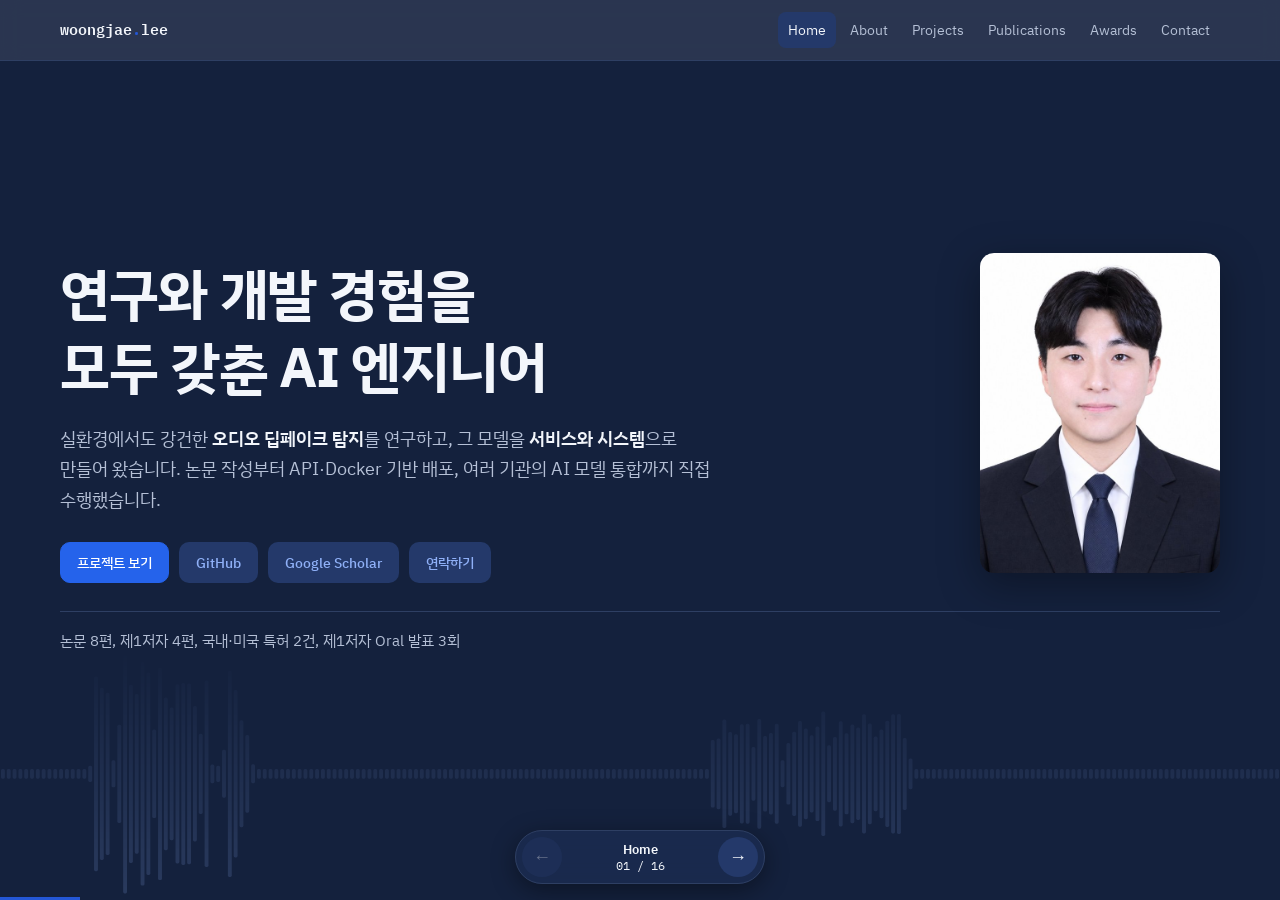
==== index.html @ 345d02b6 "FLEX results: bigger figure, chart under table" ====
<!doctype html>
<html lang="ko">
<head>
<meta charset="utf-8">
<meta name="viewport" content="width=device-width, initial-scale=1, viewport-fit=cover">
<meta name="description" content="이웅재 · 오디오 딥페이크 탐지 연구와 AI 서비스 개발 포트폴리오">
<meta property="og:title" content="Woongjae Lee · AI Research & Engineering">
<meta property="og:description" content="연구와 개발 경험을 모두 갖춘 AI 엔지니어 · 오디오 딥페이크 탐지">
<meta property="og:image" content="img/photo.jpg">
<title>Woongjae Lee</title>
<link rel="preconnect" href="https://fonts.googleapis.com">
<link rel="preconnect" href="https://fonts.gstatic.com" crossorigin>
<link rel="stylesheet" href="https://fonts.googleapis.com/css2?family=IBM+Plex+Sans+KR:wght@400;500;600;700&family=IBM+Plex+Mono:wght@400;500;600&display=swap">
<style>
html,body{margin:0}
[hidden]{display:none!important}
img{max-width:100%}

/* Layout: single scroll page, sticky top nav, 1080px reading column; each section = label rail + content */
:root{
  --bg:#F4F6F9; --surface:#FFFFFF; --ink:#14213D; --muted:#4A5468; --line:#D6DCE6;
  --accent:#2457D6; --accent-soft:#E3EBFC; --accent-ink:#FFFFFF; --wave-clean:#2457D6; --wave-noise:#9AA6BD;
  --f-display:'IBM Plex Sans KR','Apple SD Gothic Neo','Malgun Gothic',system-ui,sans-serif;
  --f-body:'IBM Plex Sans KR','Apple SD Gothic Neo','Malgun Gothic',system-ui,sans-serif;
  --f-mono:'IBM Plex Mono',ui-monospace,Menlo,Consolas,monospace;
  --radius:14px;
}
@media (prefers-color-scheme: dark){:root:not([data-theme="light"]){
  --bg:#0D1524; --surface:#142035; --ink:#E7ECF5; --muted:#A6B1C6; --line:#25324B;
  --accent:#7EA3F5; --accent-soft:#1B2A48; --accent-ink:#0D1524; --wave-clean:#7EA3F5; --wave-noise:#4B5875; color-scheme:dark}}
:root[data-theme="dark"]{
  --bg:#0D1524; --surface:#142035; --ink:#E7ECF5; --muted:#A6B1C6; --line:#25324B;
  --accent:#7EA3F5; --accent-soft:#1B2A48; --accent-ink:#0D1524; --wave-clean:#7EA3F5; --wave-noise:#4B5875; color-scheme:dark}

*{box-sizing:border-box}
body{background:var(--bg);color:var(--ink);font-family:var(--f-body);font-size:16px;line-height:1.7;-webkit-font-smoothing:antialiased}
a{color:var(--accent);text-decoration:none}
a:hover{text-decoration:underline;text-underline-offset:3px}
a:focus-visible,button:focus-visible{outline:2px solid var(--accent);outline-offset:3px;border-radius:6px}
h1,h2,h3{font-family:var(--f-display);text-wrap:balance;margin:0;line-height:1.3}
p{margin:0}
.wrap{max-width:1080px;margin:0 auto;padding-inline:20px}

/* nav */
.nav{position:sticky;top:env(safe-area-inset-top,0px);z-index:10;background:color-mix(in srgb,var(--bg) 88%,transparent);backdrop-filter:blur(10px);border-bottom:1px solid var(--line)}
.nav .wrap{display:flex;align-items:center;justify-content:space-between;gap:16px;height:60px}
.brand{font-family:var(--f-mono);font-weight:600;font-size:15px;color:var(--ink);white-space:nowrap}
.brand span{color:var(--accent)}
.nav ul{display:flex;gap:4px;list-style:none;margin:0;padding:0;overflow-x:auto;scrollbar-width:none}
.nav ul::-webkit-scrollbar{display:none}
.nav a.link{display:block;padding:6px 10px;border-radius:8px;color:var(--muted);font-size:14px;white-space:nowrap}
.nav a.link:hover{color:var(--ink);background:var(--accent-soft);text-decoration:none}
@media (max-width:760px){.nav ul{display:none}}

/* hero */
.hero{padding-block:72px 40px}
.hero-grid{display:grid;grid-template-columns:minmax(0,1fr) 240px;gap:48px;align-items:center}
.eyebrow{font-size:13px;color:var(--accent);font-weight:600}
.hero h1{font-size:clamp(34px,5.4vw,56px);font-weight:700;letter-spacing:-.02em;margin-top:14px}
.hero .lede{margin-top:20px;font-size:18px;color:var(--muted);max-width:60ch}
.hero .lede strong{color:var(--ink);font-weight:600}
.cta{display:flex;flex-wrap:wrap;gap:10px;margin-top:28px}
.btn{display:inline-flex;align-items:center;gap:8px;padding:10px 16px;border-radius:10px;border:1px solid var(--line);background:var(--surface);color:var(--ink);font:500 14px var(--f-body);cursor:pointer}
.btn:hover{border-color:var(--accent);text-decoration:none}
.btn.primary{background:var(--accent);border-color:var(--accent);color:var(--accent-ink)}
.photo{width:240px;aspect-ratio:3/4;max-width:100%;border-radius:var(--radius);object-fit:cover;border:1px solid var(--line)}
@media (max-width:760px){.hero-grid{grid-template-columns:1fr}.photo{width:160px}.hero{padding-block:40px 24px}}

/* stats */
.stats{display:grid;grid-template-columns:repeat(4,minmax(0,1fr));border-top:2px solid var(--ink);border-bottom:1px solid var(--line);margin-top:32px}
.stat{padding:18px 4px}
.stat .n{font-family:var(--f-mono);font-size:30px;font-weight:600;color:var(--accent);font-variant-numeric:tabular-nums;line-height:1.2}
.stat .l{font-size:13px;color:var(--muted);margin-top:4px}
@media (max-width:760px){.stats{grid-template-columns:repeat(2,minmax(0,1fr))}}

/* sections */
section.block{padding-block:72px;border-top:1px solid var(--line)}
.sec-head{display:flex;flex-direction:column;gap:8px;margin-bottom:32px}
.sec-head h2{font-size:clamp(26px,3.4vw,34px);font-weight:700;letter-spacing:-.01em}
.sec-head p{color:var(--muted);max-width:65ch}

/* about */
.about-grid{display:grid;grid-template-columns:minmax(0,1fr) minmax(0,1fr);gap:40px}
@media (max-width:760px){.about-grid{grid-template-columns:1fr}}
.kv{display:flex;flex-direction:column;gap:18px}
.kv h3{font-size:13px;color:var(--accent);font-weight:600;margin-bottom:4px}
.kv p,.kv li{color:var(--ink)}
.kv .sub{color:var(--muted);font-size:14px}
.kv ul{margin:0;padding-left:18px}
.timeline{list-style:none;margin:0;padding:0;border-left:2px solid var(--line)}
.timeline li{position:relative;padding:0 0 20px 22px}
.timeline li::before{content:"";position:absolute;left:-7px;top:8px;width:12px;height:12px;border-radius:50%;background:var(--bg);border:2px solid var(--accent)}
.timeline li.now::before{background:var(--accent)}
.timeline .when{font-family:var(--f-mono);font-size:13px;color:var(--muted);font-variant-numeric:tabular-nums}
.timeline .what{font-weight:600}
.timeline .note{font-size:14px;color:var(--muted)}

/* competencies */
.comp{display:grid;grid-template-columns:repeat(3,minmax(0,1fr));gap:16px}
@media (max-width:860px){.comp{grid-template-columns:1fr}}
.comp a.card{display:flex;flex-direction:column;gap:10px;padding:24px;border:1px solid var(--line);border-radius:var(--radius);background:var(--surface);color:var(--ink)}
.comp a.card:hover{border-color:var(--accent);text-decoration:none}
.comp .tag{font-size:12px;color:var(--accent);font-weight:600}
.comp h3{font-size:20px}
.comp ul{margin:0;padding-left:18px;color:var(--muted);font-size:15px}
.comp .go{margin-top:auto;font-size:14px;color:var(--accent)}

/* projects */
.project{display:flex;flex-direction:column;gap:24px;padding-block:40px;border-top:1px dashed var(--line)}
.project:first-of-type{border-top:none;padding-top:0}
.p-meta{display:flex;flex-wrap:wrap;gap:8px;align-items:center}
.chip{font-family:var(--f-mono);font-size:12px;padding:3px 10px;border-radius:999px;border:1px solid var(--line);color:var(--muted);white-space:nowrap}
.chip.hl{background:var(--accent-soft);border-color:transparent;color:var(--accent)}
.project h3{font-size:clamp(22px,2.8vw,28px);font-weight:700}
.project .summary{color:var(--muted);font-size:17px;max-width:68ch}
.par{display:grid;grid-template-columns:repeat(3,minmax(0,1fr));gap:16px}
@media (max-width:860px){.par{grid-template-columns:1fr}}
.par div{padding:18px 20px;background:var(--surface);border:1px solid var(--line);border-radius:12px;min-width:0}
.par h4{margin:0 0 6px;font-size:13px;color:var(--accent);font-weight:600}
.par p,.par li{font-size:15px}
.par ul{margin:0;padding-left:18px}
figure{margin:0;display:flex;flex-direction:column;gap:8px}
figure img{width:100%;max-width:100%;border:1px solid var(--line);border-radius:12px;background:#FFFFFF;display:block}
figcaption{font-size:13px;color:var(--muted)}
.fig2{display:grid;grid-template-columns:minmax(0,1fr) minmax(0,1fr);gap:16px;align-items:start}
@media (max-width:760px){.fig2{grid-template-columns:1fr}}
.links{display:flex;flex-wrap:wrap;gap:8px}
.stack{font-family:var(--f-mono);font-size:13px;color:var(--muted)}
.stack b{color:var(--ink);font-weight:500}

video{width:100%;max-width:100%;display:block;border:1px solid var(--line);border-radius:12px;background:#0D1524}
.chip.wip{border-style:dashed;color:var(--ink)}
.tbl-wrap{overflow-x:auto;background:var(--surface);border:1px solid var(--line);border-radius:12px;padding:18px 20px}
.tbl-wrap h4{margin:0 0 4px;font-size:14px;font-weight:600}
.tbl-wrap .cap{font-size:13px;color:var(--muted);margin-bottom:12px;max-width:72ch}
table.res{border-collapse:collapse;width:100%;min-width:640px;font-size:14px;font-variant-numeric:tabular-nums}
table.res th,table.res td{padding:8px 12px;border-bottom:1px solid var(--line);text-align:right;white-space:nowrap}
table.res th:first-child,table.res td:first-child{text-align:left}
table.res thead th{font-family:var(--f-mono);font-size:12px;font-weight:500;color:var(--muted)}
table.res thead tr:first-child th{border-bottom:none;padding-bottom:0;color:var(--ink);font-family:var(--f-body);font-size:13px;font-weight:600}
table.res td{font-family:var(--f-mono)}
table.res:not(.safe) td:nth-child(4),table.res:not(.safe) td:nth-child(6),table.res:not(.safe) td:nth-child(8){color:var(--accent);font-weight:600}
table.res tr.grp td{text-align:left;font-family:var(--f-body);font-size:12px;font-weight:600;letter-spacing:.04em;color:var(--muted);background:var(--bg);padding-top:10px}
table.res tr.grp + tr td{border-top:none}
table.res tr.ours td{background:var(--accent-soft);color:var(--accent);font-weight:600}
table.res td.best{font-weight:700;text-decoration:underline;text-underline-offset:3px}
/* bars */
.bars{display:grid;grid-template-columns:minmax(0,1fr) minmax(0,1fr);gap:24px;background:var(--surface);border:1px solid var(--line);border-radius:12px;padding:20px 22px}
@media (max-width:760px){.bars{grid-template-columns:1fr}}
.bars h4{margin:0 0 10px;font-size:14px;font-weight:600}
.bar{display:grid;grid-template-columns:72px minmax(0,1fr) 48px;gap:10px;align-items:center;font-size:13px;margin-bottom:8px}
.bar .lbl{color:var(--muted)}
.bar .track{height:12px;background:var(--accent-soft);border-radius:4px;overflow:hidden}
.bar .fill{height:100%;background:var(--wave-noise);border-radius:4px}
.bar.ours .fill{background:var(--accent)}
.bar.ours .lbl,.bar.ours .v{color:var(--accent);font-weight:600}
.bar .v{font-family:var(--f-mono);font-variant-numeric:tabular-nums;text-align:right}
.bars .note{grid-column:1/-1;font-size:13px;color:var(--muted)}

/* steps */
.steps{list-style:none;margin:0;padding:0;display:grid;grid-template-columns:repeat(auto-fit,minmax(150px,1fr));gap:10px;counter-reset:s}
.steps li{counter-increment:s;padding:14px 16px;background:var(--surface);border:1px solid var(--line);border-radius:10px;font-size:14px}
.steps li::before{content:counter(s,decimal-leading-zero);display:block;font-family:var(--f-mono);font-size:12px;color:var(--accent);margin-bottom:4px}
.steps li b{display:block}
.steps li span{color:var(--muted);font-size:13px}

/* publications */
.filters{display:flex;flex-wrap:wrap;gap:8px;margin-bottom:20px}
.filters button{font:500 13px var(--f-body);padding:6px 14px;border-radius:999px;border:1px solid var(--line);background:var(--surface);color:var(--muted);cursor:pointer}
.filters button[aria-pressed="true"]{background:var(--accent);border-color:var(--accent);color:var(--accent-ink)}
.pubs{list-style:none;margin:0;padding:0;display:flex;flex-direction:column}
.pubs li{display:grid;grid-template-columns:120px minmax(0,1fr);gap:16px;padding:16px 0;border-top:1px solid var(--line)}
.pubs li:last-child{border-bottom:1px solid var(--line)}
.pubs .venue{font-family:var(--f-mono);font-size:13px;color:var(--muted)}
.pubs .t{font-weight:600}
.pubs .badges{display:flex;flex-wrap:wrap;gap:6px;margin-top:6px}
@media (max-width:600px){.pubs li{grid-template-columns:1fr;gap:4px}}

/* repos */
.repos{display:grid;grid-template-columns:repeat(3,minmax(0,1fr));gap:16px}
@media (max-width:860px){.repos{grid-template-columns:1fr}}
.repo{display:flex;flex-direction:column;gap:10px;padding:20px;border:1px solid var(--line);border-radius:var(--radius);background:var(--surface);color:var(--ink);min-width:0}
.repo:hover{border-color:var(--accent);text-decoration:none}
.repo .name{font-family:var(--f-mono);font-weight:600;font-size:15px;color:var(--accent);overflow-wrap:anywhere}
.repo p{color:var(--muted);font-size:14px}
.repo .p-meta{margin-top:auto}

/* awards */
.awards{display:grid;grid-template-columns:repeat(3,minmax(0,1fr));gap:16px;margin-bottom:32px}
@media (max-width:860px){.awards{grid-template-columns:1fr}}
.award{padding:20px;border-radius:var(--radius);border:1px solid var(--line);background:var(--surface)}
.award.top{background:var(--accent);border-color:var(--accent);color:var(--accent-ink)}
.award .y{font-family:var(--f-mono);font-size:12px;opacity:.85}
.award h3{font-size:18px;margin-top:6px}
.award p{font-size:14px;margin-top:6px;opacity:.9}
.two{display:grid;grid-template-columns:minmax(0,1fr) minmax(0,1fr);gap:40px}
@media (max-width:760px){.two{grid-template-columns:1fr}}
.two h3{font-size:16px;margin-bottom:12px}
.two ul{margin:0;padding-left:18px;color:var(--ink)}
.two li{margin-bottom:6px}
.glist{list-style:none;padding:0;margin:0}
.glist li{display:grid;grid-template-columns:120px minmax(0,1fr);gap:12px;padding:8px 0;border-top:1px solid var(--line)}
.glist li b{font-family:var(--f-mono);font-size:13px;font-weight:500}

/* contact */
.contact{display:flex;flex-direction:column;gap:20px;align-items:flex-start}
.contact .big{font-size:clamp(24px,3.4vw,34px);font-weight:700;font-family:var(--f-display)}
.mail{display:flex;flex-wrap:wrap;gap:10px;align-items:center}
.mail code{font-family:var(--f-mono);font-size:16px;padding:10px 14px;border:1px solid var(--line);border-radius:10px;background:var(--surface);user-select:all}
.status{font-size:13px;color:var(--muted);min-height:1.2em}
footer{padding-block:32px;border-top:1px solid var(--line);color:var(--muted);font-size:13px}

/* horizontal deck */
html,body{height:100%}
body{display:flex;flex-direction:column;overflow:hidden}
.nav{position:relative;top:auto;flex:0 0 auto}
.deck{flex:1 1 auto;min-height:0;display:flex;overflow-x:auto;overflow-y:hidden;scroll-snap-type:x mandatory;scrollbar-width:none;overscroll-behavior-x:contain}
.deck::-webkit-scrollbar{display:none}
.slide{flex:0 0 100%;width:100%;height:100%;overflow-y:auto;scroll-snap-align:start;scroll-snap-stop:always;display:flex;flex-direction:column;padding-block:40px 104px}
.slide>.wrap{margin-block:auto;width:100%}
.wrap{max-width:1200px}
.hero{padding-block:40px 104px}
.pgrid{display:grid;grid-template-columns:minmax(0,1fr) minmax(0,1.15fr);gap:32px;align-items:start;margin-top:14px}
.pcol{display:flex;flex-direction:column;gap:18px;min-width:0}
.pgrid .par{grid-template-columns:1fr;gap:10px}
.pgrid .par div{padding:14px 16px}
.pgrid .fig2{grid-template-columns:1fr}
.pgrid .bars{grid-template-columns:1fr}
.pgrid h3{font-size:clamp(22px,2.4vw,28px);font-weight:700}
@media (max-width:900px){.pgrid{grid-template-columns:1fr}}
.controls{position:fixed;left:50%;transform:translateX(-50%);bottom:calc(16px + env(safe-area-inset-bottom,0px));z-index:20;display:flex;align-items:center;gap:12px;padding:6px;border:1px solid var(--line);border-radius:999px;background:color-mix(in srgb,var(--surface) 92%,transparent);backdrop-filter:blur(10px);box-shadow:0 6px 24px rgba(13,21,36,.12)}
.arrow{width:40px;height:40px;border-radius:50%;border:1px solid var(--line);background:var(--bg);color:var(--ink);font-size:18px;cursor:pointer}
.arrow:hover:not(:disabled){border-color:var(--accent);color:var(--accent)}
.arrow:disabled{opacity:.35;cursor:default}
.pos{display:flex;flex-direction:column;align-items:center;min-width:132px;line-height:1.25}
.ptitle{font-size:13px;font-weight:600;color:var(--ink);white-space:nowrap;max-width:160px;overflow:hidden;text-overflow:ellipsis}
.pnum{font-family:var(--f-mono);font-size:12px;color:var(--muted);font-variant-numeric:tabular-nums}
.progress{position:fixed;left:0;right:0;bottom:0;height:3px;background:transparent;z-index:19}
.progress span{display:block;height:100%;width:0;background:var(--accent);transition:width .25s}
.nav a.link.on{color:var(--accent);background:var(--accent-soft)}
.copy{font-size:13px;color:var(--muted);margin-top:24px}
@media (prefers-reduced-motion: reduce){.progress span{transition:none}}

/* project slides v2 */
.wrap.wide{max-width:1360px}
.comp ul{font-size:15px}
.wrap.pslide{max-width:1280px;display:flex;flex-direction:column;gap:22px}
.phead{display:flex;flex-direction:column;gap:10px}
.pmeta{display:flex;flex-wrap:wrap;align-items:center;gap:8px}
.pmeta .eyebrow{margin-right:8px}
.phead h2{font-size:clamp(26px,3vw,36px);font-weight:700;letter-spacing:-.01em;display:flex;flex-wrap:wrap;align-items:baseline;gap:4px 14px}
.psub{font-size:clamp(16px,1.6vw,20px);font-weight:500;color:var(--muted)}
.phead .summary{color:var(--muted);font-size:16px;max-width:80ch}
.split{display:grid;grid-template-columns:minmax(0,1fr) minmax(0,1.15fr);gap:36px;align-items:start}
.split.center{align-items:center}
.slide>.wrap.pslide{margin-top:16px!important;margin-bottom:auto!important}
.split .col{display:flex;flex-direction:column;gap:18px;min-width:0}
.col.media{gap:14px}
@media (max-width:900px){.split{grid-template-columns:1fr}}
.panel{background:var(--surface);border:1px solid var(--line);border-radius:14px;padding:14px;gap:10px}
.panel img,.panel video{border:none;border-radius:8px;width:100%;max-height:52vh;object-fit:contain;background:#FFFFFF}
.panel.wide img{max-height:240px}
.par3{display:grid;grid-template-columns:repeat(3,minmax(0,1fr));gap:16px}
@media (max-width:900px){.par3{grid-template-columns:1fr}}
.par3 div{border-top:2px solid var(--accent);padding-top:12px}
.par3 h4,.pdl dt{margin:0 0 6px;font-size:13px;color:var(--accent);font-weight:600}
.par3 p{font-size:15px;color:var(--ink)}
.pdl{margin:0;display:flex;flex-direction:column}
.pdl>div{display:grid;grid-template-columns:96px minmax(0,1fr);gap:12px;padding:14px 0;border-top:1px solid var(--line)}
.pdl>div:last-child{border-bottom:1px solid var(--line)}
.pdl dt{margin:2px 0 0}
.pdl dd{margin:0;font-size:15px}
.tiles{display:grid;grid-template-columns:repeat(3,minmax(0,1fr));gap:12px}
.tile{display:flex;flex-direction:column;gap:6px;padding:18px;border:1px solid var(--line);border-radius:12px;background:var(--surface)}
.tile b{font-family:var(--f-mono);font-size:30px;line-height:1.1;color:var(--ink)}
.tile span{font-size:13px;color:var(--muted)}
.tile.hl{background:var(--accent);border-color:var(--accent)}
.tile.hl b,.tile.hl span{color:var(--accent-ink)}
.takeaways{margin:0;padding-left:18px;font-size:15px;display:flex;flex-direction:column;gap:4px}
.tbl-wrap{overflow:visible}
table.res{min-width:0;font-size:13.5px;table-layout:auto}
table.res th,table.res td{padding:8px 8px}
table.res.flex td:nth-child(2),table.res.flex td:nth-child(4),table.res.flex td:nth-child(6){color:var(--accent);font-weight:600}
table.res.safe th:not(:first-child),table.res.safe td:not(:first-child){text-align:right}
.flow{display:flex;flex-direction:column;align-items:stretch;gap:6px;padding:20px;border:1px solid var(--line);border-radius:14px;background:var(--surface)}
.fl-row{display:grid;grid-template-columns:1fr 1fr;gap:12px}
.node{display:flex;flex-direction:column;gap:2px;padding:12px 16px;border:1px solid var(--line);border-radius:10px;background:var(--bg)}
.node small{font-size:11px;color:var(--muted)}
.node b{font-size:15px;font-weight:600}
.node.core{background:var(--accent);border-color:var(--accent)}
.node.core small,.node.core b{color:var(--accent-ink)}
.node.store{background:var(--accent-soft);border-color:transparent}
.node.out{border:2px solid var(--accent)}
.node.sched{border-style:dashed}
.arrow-d{text-align:center;color:var(--accent);font-size:18px;line-height:1}
.arrow-d.split2{display:grid;grid-template-columns:1fr 1fr}
.col.media .panel{padding:10px}
.col.media{gap:12px}
.col.media .panel img,.col.media .panel video{max-height:23vh}
.col.media .panel figcaption{margin-top:6px}
.pubs li{padding:11px 0}
.pubs .badges{margin-top:4px}
table.res.flex th,table.res.flex td{text-align:center}
table.res.flex td:first-child,table.res.flex th:first-child{text-align:left}
.svc-shot{padding:10px}
.svc-shot img{max-height:26vh;width:100%}
.svc-shot figcaption{margin-top:4px}
.tiles.vert{grid-template-columns:1fr}
.tiles.vert .tile{flex-direction:row;align-items:baseline;gap:14px;padding:16px 18px}
.tiles.vert .tile b{min-width:110px}
.split.dna-res{grid-template-columns:minmax(0,.8fr) minmax(0,1.4fr)}
.split.dna-res .bars{grid-template-columns:1fr;gap:26px;padding:30px 32px}
.split.dna-res .bars h4{font-size:16px;margin-bottom:14px}
.split.dna-res .bar{font-size:15px;margin-bottom:14px;grid-template-columns:84px minmax(0,1fr) 56px}
.split.dna-res .bar .track{height:20px}
.split.dna-res .tiles.vert .tile{padding:22px 20px}
.split.dna-res .tiles.vert .tile b{font-size:34px}
.repos.mini{grid-template-columns:repeat(2,minmax(0,1fr));max-width:760px;width:100%}
.repos.mini .repo{padding:14px 16px;gap:6px}
.repos.mini .repo p{font-size:13px}
.contact .repos .chip{font-size:11px}
.par3.two{grid-template-columns:repeat(2,minmax(0,1fr));gap:28px}
.intro-small{margin-top:16px;padding:10px}
.intro-small img{max-height:21vh}
.bars.one{grid-template-columns:1fr}
.bars.one{padding:14px 18px}
.bars.one .bar{grid-template-columns:110px minmax(0,1fr) 52px;margin-bottom:5px}
.bars.one .note{font-size:12px}
#p-flex-result .col:last-child .panel img{max-height:20vh}
#p-flex-result .col:last-child .panel{padding:12px}
.note-p{font-size:14px;color:var(--muted);line-height:1.6}
.split.dna-res .tiles.vert .tile b{font-size:26px;min-width:160px;white-space:nowrap}
#p-safe-result .tile{flex-direction:column;align-items:flex-start;gap:4px}
.split.pa{grid-template-columns:1fr 1fr;gap:32px}
.split.pa .col{gap:14px}
.split.pa .pdl>div{border-top:none;padding-top:0}
.split.pa .pdl>div:last-child{border-bottom:1px solid var(--line);padding-bottom:14px}
.split.pa .panel img{max-height:40vh;width:100%}
.head-links{margin-top:12px}
.result-line{margin-top:18px}
.result-line>div{grid-template-columns:96px minmax(0,1fr)}
.split.figs{grid-template-columns:minmax(0,.95fr) minmax(0,1.05fr);align-items:start}
.split.figs .col{gap:14px}
.split.figs .panel{padding:10px}
.split.figs .panel img{max-height:22vh;width:100%}
#p-dna .split.figs .panel img{max-height:18vh}
.split.figs .panel figcaption{font-size:12px}
#p-dna .head-links{margin-top:6px}
.split.figs .panel figcaption{margin-top:6px}
.result-line{margin-top:0;margin-bottom:18px}
.figrow{display:grid;grid-template-columns:minmax(0,1fr) minmax(0,1fr);gap:20px;align-items:stretch}
.figrow .panel{padding:12px;display:flex;flex-direction:column;justify-content:center}
.figrow .panel img{max-height:34vh;width:100%}
.figrow .panel figcaption{margin-top:8px;font-size:12px}
#p-dna .figrow,#p-dna .par3.two{grid-template-columns:minmax(0,.9fr) minmax(0,1.1fr)}
.figrow+.par3.two{gap:20px}

/* ---- dark bookend slides */
.slide.dark{--bg:#14213D;--surface:#1B2B4F;--ink:#F3F6FB;--muted:#B5C0D6;--line:#2E3F63;--accent:#8FB0F7;--accent-soft:#24396A;--accent-ink:#14213D;background:var(--bg);color:var(--ink)}
.slide.dark .btn.primary{background:#2563EB;border-color:#2563EB;color:#FFFFFF}
.slide.dark .stats{border-top-color:#8FB0F7}
.slide.dark .stat .n{color:#FFFFFF}
.slide.dark .photo{border:none;box-shadow:0 12px 40px rgba(0,0,0,.35)}
.slide.dark .mail code{background:var(--surface);border-color:var(--line)}
.slide.dark .repo{background:var(--surface);border:none}
.slide.dark .repo:hover{background:#223662}
.slide.dark .copy{color:var(--muted)}
/* ---- fewer boxes */
.tile{border:none;background:#EDF1F8}
.tile.hl{background:var(--accent)}
.tbl-wrap,.bars{border:none;box-shadow:0 1px 0 rgba(20,33,61,.04),0 8px 24px -16px rgba(20,33,61,.18)}
.repo{border:none;box-shadow:0 8px 24px -16px rgba(20,33,61,.18)}
.card{border:none;box-shadow:0 8px 24px -16px rgba(20,33,61,.18)}
.btn{border-color:transparent;background:var(--accent-soft);color:var(--accent)}
.btn:hover{background:var(--accent);color:#fff}
.chip{border-color:transparent;background:#EDF1F8}
.slide.dark .chip{background:var(--surface);color:var(--muted)}
.mail code{border:none;background:var(--surface)}
.pubs li{border-color:var(--line)}
.on-dark .controls{background:rgba(27,43,79,.92);border-color:#2E3F63;color:#F3F6FB;box-shadow:0 6px 24px rgba(0,0,0,.4)}
.on-dark .controls button{background:#24396A;border-color:transparent;color:#F3F6FB}
.on-dark .controls button:disabled{opacity:.35}
.on-dark .controls *{color:#F3F6FB}
.on-dark .controls button{color:#F3F6FB}
.on-dark .nav{background:rgba(20,33,61,.9);border-bottom-color:#2E3F63}
.on-dark .nav .brand,.on-dark .nav a.link{color:#F3F6FB}
.on-dark .nav a.link{color:#B5C0D6}
.on-dark .nav a.link.on,.on-dark .nav a.link:hover{background:#24396A;color:#F3F6FB}
.ugrid{display:grid;grid-template-columns:1fr 1fr;gap:16px}
.ucard{background:var(--surface);border-radius:14px;padding:18px 20px;display:flex;flex-direction:column;gap:8px;box-shadow:0 8px 24px -16px rgba(20,33,61,.18)}
.ucard h3{font-size:17px;display:flex;align-items:center;gap:8px;flex-wrap:wrap}
.ucard h3 .chip{font-size:11px}
.ucard p{font-size:14px;color:var(--muted);margin:0;line-height:1.6}
.ucard .eyebrow{font-size:11px}
.ucard .p-meta{margin-top:auto;display:flex;flex-wrap:wrap;gap:6px}
.ucard .p-meta .chip{font-size:11px}
.repos.mini{grid-template-columns:minmax(0,380px)}
.edu2{margin-top:8px}
.next-line{margin-top:14px;font-size:14px;color:var(--muted)}
.next-line a{font-weight:600}
.result-line.bottom{margin-top:18px;margin-bottom:0}

/* ---- motion: one orchestrated entrance on the first slide, bars grow on result pages */
.js .slide.hero .wrap>*,.js .slide.hero .hero-grid>*{opacity:0;transform:translateY(14px);transition:opacity .6s cubic-bezier(.2,.7,.2,1),transform .6s cubic-bezier(.2,.7,.2,1)}
.js .slide.hero.in .wrap>*,.js .slide.hero.in .hero-grid>*{opacity:1;transform:none}
.js .slide.hero.in .hero-grid>*:nth-child(1){transition-delay:.1s}
.js .slide.hero.in .hero-grid>*:nth-child(2){transition-delay:.3s}
.js .slide.hero.in .wrap>.stats{transition-delay:.5s}
.js .slide.hero .hero-wave{opacity:0;transition:opacity 1.2s ease .2s}
.js .slide.hero.in .hero-wave{opacity:.2}
.js .slide.in .bar .fill{transition:width .9s cubic-bezier(.2,.7,.2,1) .3s}
.js .slide:not(.in) .bar .fill{width:0!important}
.btn,.nav a.link,.controls button{transition:background .2s ease,color .2s ease}
.hero{position:relative;overflow:hidden}
.hero-wave{position:absolute;left:0;right:0;bottom:0;width:100%;height:30%;opacity:.2;pointer-events:none;-webkit-mask-image:linear-gradient(to top,rgba(0,0,0,.9),rgba(0,0,0,0));mask-image:linear-gradient(to top,rgba(0,0,0,.9),rgba(0,0,0,0))}
.hero .wrap{position:relative}
@media (prefers-reduced-motion:reduce){
  .js .slide.hero .wrap>*,.js .slide.hero .hero-grid>*,.js .slide.hero .hero-wave{opacity:1!important;transform:none!important;transition:none!important}
  .js .slide.hero.in .hero-wave{opacity:.22!important}
  .js .slide:not(.in) .bar .fill{width:auto!important}
}

/* ---- quiet background for light slides: faint echo of the hero waveform + soft corner tint */
.slide:not(.dark){background-color:var(--bg);background-image:radial-gradient(900px 420px at 100% 0%,rgba(36,87,214,.07),transparent 70%),url("data:image/svg+xml,%3Csvg xmlns=%22http://www.w3.org/2000/svg%22 viewBox=%220 0 1320 220%22 preserveAspectRatio=%22none%22%3E%3Cg fill=%22rgba(36,87,214,0.07)%22%3E%3Crect x=%221.0%22 y=%22105.8%22 width=%224.0%22 height=%228.4%22 rx=%221.5%22/%3E%3Crect x=%227.0%22 y=%22105.8%22 width=%224.0%22 height=%228.4%22 rx=%221.5%22/%3E%3Crect x=%2213.0%22 y=%22105.8%22 width=%224.0%22 height=%228.4%22 rx=%221.5%22/%3E%3Crect x=%2219.0%22 y=%22105.8%22 width=%224.0%22 height=%228.4%22 rx=%221.5%22/%3E%3Crect x=%2225.0%22 y=%22105.8%22 width=%224.0%22 height=%228.4%22 rx=%221.5%22/%3E%3Crect x=%2231.0%22 y=%22105.8%22 width=%224.0%22 height=%228.4%22 rx=%221.5%22/%3E%3Crect x=%2237.0%22 y=%22105.8%22 width=%224.0%22 height=%228.4%22 rx=%221.5%22/%3E%3Crect x=%2243.0%22 y=%22105.8%22 width=%224.0%22 height=%228.4%22 rx=%221.5%22/%3E%3Crect x=%2249.0%22 y=%22105.8%22 width=%224.0%22 height=%228.4%22 rx=%221.5%22/%3E%3Crect x=%2255.0%22 y=%22105.8%22 width=%224.0%22 height=%228.4%22 rx=%221.5%22/%3E%3Crect x=%2261.0%22 y=%22105.8%22 width=%224.0%22 height=%228.4%22 rx=%221.5%22/%3E%3Crect x=%2267.0%22 y=%22105.8%22 width=%224.0%22 height=%228.4%22 rx=%221.5%22/%3E%3Crect x=%2273.0%22 y=%22105.8%22 width=%224.0%22 height=%228.4%22 rx=%221.5%22/%3E%3Crect x=%2279.0%22 y=%22105.8%22 width=%224.0%22 height=%228.4%22 rx=%221.5%22/%3E%3Crect x=%2285.0%22 y=%22105.8%22 width=%224.0%22 height=%228.4%22 rx=%221.5%22/%3E%3Crect x=%2291.0%22 y=%22102.9%22 width=%224.0%22 height=%2214.3%22 rx=%221.5%22/%3E%3Crect x=%2297.0%22 y=%2225.0%22 width=%224.0%22 height=%22170.1%22 rx=%221.5%22/%3E%3Crect x=%22103.0%22 y=%2234.7%22 width=%224.0%22 height=%22150.5%22 rx=%221.5%22/%3E%3Crect x=%22109.0%22 y=%2239.1%22 width=%224.0%22 height=%22141.8%22 rx=%221.5%22/%3E%3Crect x=%22115.0%22 y=%2298.2%22 width=%224.0%22 height=%2223.6%22 rx=%221.5%22/%3E%3Crect x=%22121.0%22 y=%2267.0%22 width=%224.0%22 height=%2286.0%22 rx=%221.5%22/%3E%3Crect x=%22127.0%22 y=%225.5%22 width=%224.0%22 height=%22209.0%22 rx=%221.5%22/%3E%3Crect x=%22133.0%22 y=%2232.2%22 width=%224.0%22 height=%22155.7%22 rx=%221.5%22/%3E%3Crect x=%22139.0%22 y=%2240.2%22 width=%224.0%22 height=%22139.6%22 rx=%221.5%22/%3E%3Crect x=%22145.0%22 y=%2212.3%22 width=%224.0%22 height=%22195.4%22 rx=%221.5%22/%3E%3Crect x=%22151.0%22 y=%2221.5%22 width=%224.0%22 height=%22177.0%22 rx=%221.5%22/%3E%3Crect x=%22157.0%22 y=%2271.3%22 width=%224.0%22 height=%2277.4%22 rx=%221.5%22/%3E%3Crect x=%22163.0%22 y=%2217.2%22 width=%224.0%22 height=%22185.7%22 rx=%221.5%22/%3E%3Crect x=%22169.0%22 y=%2243.2%22 width=%224.0%22 height=%22133.6%22 rx=%221.5%22/%3E%3Crect x=%22175.0%22 y=%2251.9%22 width=%224.0%22 height=%22116.2%22 rx=%221.5%22/%3E%3Crect x=%22181.0%22 y=%2231.7%22 width=%224.0%22 height=%22156.7%22 rx=%221.5%22/%3E%3Crect x=%22187.0%22 y=%2230.5%22 width=%224.0%22 height=%22159.1%22 rx=%221.5%22/%3E%3Crect x=%22193.0%22 y=%2231.0%22 width=%224.0%22 height=%22158.1%22 rx=%221.5%22/%3E%3Crect x=%22199.0%22 y=%2250.8%22 width=%224.0%22 height=%22118.4%22 rx=%221.5%22/%3E%3Crect x=%22205.0%22 y=%2274.9%22 width=%224.0%22 height=%2270.2%22 rx=%221.5%22/%3E%3Crect x=%22211.0%22 y=%2228.5%22 width=%224.0%22 height=%22163.0%22 rx=%221.5%22/%3E%3Crect x=%22217.0%22 y=%22101.8%22 width=%224.0%22 height=%2216.4%22 rx=%221.5%22/%3E%3Crect x=%22223.0%22 y=%22102.9%22 width=%224.0%22 height=%2214.2%22 rx=%221.5%22/%3E%3Crect x=%22229.0%22 y=%2289.0%22 width=%224.0%22 height=%2241.9%22 rx=%221.5%22/%3E%3Crect x=%22235.0%22 y=%2219.9%22 width=%224.0%22 height=%22180.3%22 rx=%221.5%22/%3E%3Crect x=%22241.0%22 y=%2236.8%22 width=%224.0%22 height=%22146.4%22 rx=%221.5%22/%3E%3Crect x=%22247.0%22 y=%2263.2%22 width=%224.0%22 height=%2293.5%22 rx=%221.5%22/%3E%3Crect x=%22253.0%22 y=%2276.0%22 width=%224.0%22 height=%2268.0%22 rx=%221.5%22/%3E%3Crect x=%22259.0%22 y=%22101.7%22 width=%224.0%22 height=%2216.5%22 rx=%221.5%22/%3E%3Crect x=%22265.0%22 y=%22105.8%22 width=%224.0%22 height=%228.4%22 rx=%221.5%22/%3E%3Crect x=%22271.0%22 y=%22105.8%22 width=%224.0%22 height=%228.4%22 rx=%221.5%22/%3E%3Crect x=%22277.0%22 y=%22105.8%22 width=%224.0%22 height=%228.4%22 rx=%221.5%22/%3E%3Crect x=%22283.0%22 y=%22105.8%22 width=%224.0%22 height=%228.4%22 rx=%221.5%22/%3E%3Crect x=%22289.0%22 y=%22105.8%22 width=%224.0%22 height=%228.4%22 rx=%221.5%22/%3E%3Crect x=%22295.0%22 y=%22105.8%22 width=%224.0%22 height=%228.4%22 rx=%221.5%22/%3E%3Crect x=%22301.0%22 y=%22105.8%22 width=%224.0%22 height=%228.4%22 rx=%221.5%22/%3E%3Crect x=%22307.0%22 y=%22105.8%22 width=%224.0%22 height=%228.4%22 rx=%221.5%22/%3E%3Crect x=%22313.0%22 y=%22105.8%22 width=%224.0%22 height=%228.4%22 rx=%221.5%22/%3E%3Crect x=%22319.0%22 y=%22105.8%22 width=%224.0%22 height=%228.4%22 rx=%221.5%22/%3E%3Crect x=%22325.0%22 y=%22105.8%22 width=%224.0%22 height=%228.4%22 rx=%221.5%22/%3E%3Crect x=%22331.0%22 y=%22105.8%22 width=%224.0%22 height=%228.4%22 rx=%221.5%22/%3E%3Crect x=%22337.0%22 y=%22105.8%22 width=%224.0%22 height=%228.4%22 rx=%221.5%22/%3E%3Crect x=%22343.0%22 y=%22105.8%22 width=%224.0%22 height=%228.4%22 rx=%221.5%22/%3E%3Crect x=%22349.0%22 y=%22105.8%22 width=%224.0%22 height=%228.4%22 rx=%221.5%22/%3E%3Crect x=%22355.0%22 y=%22105.8%22 width=%224.0%22 height=%228.4%22 rx=%221.5%22/%3E%3Crect x=%22361.0%22 y=%22105.8%22 width=%224.0%22 height=%228.4%22 rx=%221.5%22/%3E%3Crect x=%22367.0%22 y=%22105.8%22 width=%224.0%22 height=%228.4%22 rx=%221.5%22/%3E%3Crect x=%22373.0%22 y=%22105.8%22 width=%224.0%22 height=%228.4%22 rx=%221.5%22/%3E%3Crect x=%22379.0%22 y=%22105.8%22 width=%224.0%22 height=%228.4%22 rx=%221.5%22/%3E%3Crect x=%22385.0%22 y=%22105.8%22 width=%224.0%22 height=%228.4%22 rx=%221.5%22/%3E%3Crect x=%22391.0%22 y=%22105.8%22 width=%224.0%22 height=%228.4%22 rx=%221.5%22/%3E%3Crect x=%22397.0%22 y=%22105.8%22 width=%224.0%22 height=%228.4%22 rx=%221.5%22/%3E%3Crect x=%22403.0%22 y=%22105.8%22 width=%224.0%22 height=%228.4%22 rx=%221.5%22/%3E%3Crect x=%22409.0%22 y=%22105.8%22 width=%224.0%22 height=%228.4%22 rx=%221.5%22/%3E%3Crect x=%22415.0%22 y=%22105.8%22 width=%224.0%22 height=%228.4%22 rx=%221.5%22/%3E%3Crect x=%22421.0%22 y=%22105.8%22 width=%224.0%22 height=%228.4%22 rx=%221.5%22/%3E%3Crect x=%22427.0%22 y=%22105.8%22 width=%224.0%22 height=%228.4%22 rx=%221.5%22/%3E%3Crect x=%22433.0%22 y=%22105.8%22 width=%224.0%22 height=%228.4%22 rx=%221.5%22/%3E%3Crect x=%22439.0%22 y=%22105.8%22 width=%224.0%22 height=%228.4%22 rx=%221.5%22/%3E%3Crect x=%22445.0%22 y=%22105.8%22 width=%224.0%22 height=%228.4%22 rx=%221.5%22/%3E%3Crect x=%22451.0%22 y=%22105.8%22 width=%224.0%22 height=%228.4%22 rx=%221.5%22/%3E%3Crect x=%22457.0%22 y=%22105.8%22 width=%224.0%22 height=%228.4%22 rx=%221.5%22/%3E%3Crect x=%22463.0%22 y=%22105.8%22 width=%224.0%22 height=%228.4%22 rx=%221.5%22/%3E%3Crect x=%22469.0%22 y=%22105.8%22 width=%224.0%22 height=%228.4%22 rx=%221.5%22/%3E%3Crect x=%22475.0%22 y=%22105.8%22 width=%224.0%22 height=%228.4%22 rx=%221.5%22/%3E%3Crect x=%22481.0%22 y=%22105.8%22 width=%224.0%22 height=%228.4%22 rx=%221.5%22/%3E%3Crect x=%22487.0%22 y=%22105.8%22 width=%224.0%22 height=%228.4%22 rx=%221.5%22/%3E%3Crect x=%22493.0%22 y=%22105.8%22 width=%224.0%22 height=%228.4%22 rx=%221.5%22/%3E%3Crect x=%22499.0%22 y=%22105.8%22 width=%224.0%22 height=%228.4%22 rx=%221.5%22/%3E%3Crect x=%22505.0%22 y=%22105.8%22 width=%224.0%22 height=%228.4%22 rx=%221.5%22/%3E%3Crect x=%22511.0%22 y=%22105.8%22 width=%224.0%22 height=%228.4%22 rx=%221.5%22/%3E%3Crect x=%22517.0%22 y=%22105.8%22 width=%224.0%22 height=%228.4%22 rx=%221.5%22/%3E%3Crect x=%22523.0%22 y=%22105.8%22 width=%224.0%22 height=%228.4%22 rx=%221.5%22/%3E%3Crect x=%22529.0%22 y=%22105.8%22 width=%224.0%22 height=%228.4%22 rx=%221.5%22/%3E%3Crect x=%22535.0%22 y=%22105.8%22 width=%224.0%22 height=%228.4%22 rx=%221.5%22/%3E%3Crect x=%22541.0%22 y=%22105.8%22 width=%224.0%22 height=%228.4%22 rx=%221.5%22/%3E%3Crect x=%22547.0%22 y=%22105.8%22 width=%224.0%22 height=%228.4%22 rx=%221.5%22/%3E%3Crect x=%22553.0%22 y=%22105.8%22 width=%224.0%22 height=%228.4%22 rx=%221.5%22/%3E%3Crect x=%22559.0%22 y=%22105.8%22 width=%224.0%22 height=%228.4%22 rx=%221.5%22/%3E%3Crect x=%22565.0%22 y=%22105.8%22 width=%224.0%22 height=%228.4%22 rx=%221.5%22/%3E%3Crect x=%22571.0%22 y=%22105.8%22 width=%224.0%22 height=%228.4%22 rx=%221.5%22/%3E%3Crect x=%22577.0%22 y=%22105.8%22 width=%224.0%22 height=%228.4%22 rx=%221.5%22/%3E%3Crect x=%22583.0%22 y=%22105.8%22 width=%224.0%22 height=%228.4%22 rx=%221.5%22/%3E%3Crect x=%22589.0%22 y=%22105.8%22 width=%224.0%22 height=%228.4%22 rx=%221.5%22/%3E%3Crect x=%22595.0%22 y=%22105.8%22 width=%224.0%22 height=%228.4%22 rx=%221.5%22/%3E%3Crect x=%22601.0%22 y=%22105.8%22 width=%224.0%22 height=%228.4%22 rx=%221.5%22/%3E%3Crect x=%22607.0%22 y=%22105.8%22 width=%224.0%22 height=%228.4%22 rx=%221.5%22/%3E%3Crect x=%22613.0%22 y=%22105.8%22 width=%224.0%22 height=%228.4%22 rx=%221.5%22/%3E%3Crect x=%22619.0%22 y=%22105.8%22 width=%224.0%22 height=%228.4%22 rx=%221.5%22/%3E%3Crect x=%22625.0%22 y=%22105.8%22 width=%224.0%22 height=%228.4%22 rx=%221.5%22/%3E%3Crect x=%22631.0%22 y=%22105.8%22 width=%224.0%22 height=%228.4%22 rx=%221.5%22/%3E%3Crect x=%22637.0%22 y=%22105.8%22 width=%224.0%22 height=%228.4%22 rx=%221.5%22/%3E%3Crect x=%22643.0%22 y=%22105.8%22 width=%224.0%22 height=%228.4%22 rx=%221.5%22/%3E%3Crect x=%22649.0%22 y=%22105.8%22 width=%224.0%22 height=%228.4%22 rx=%221.5%22/%3E%3Crect x=%22655.0%22 y=%22105.8%22 width=%224.0%22 height=%228.4%22 rx=%221.5%22/%3E%3Crect x=%22661.0%22 y=%22105.8%22 width=%224.0%22 height=%228.4%22 rx=%221.5%22/%3E%3Crect x=%22667.0%22 y=%22105.8%22 width=%224.0%22 height=%228.4%22 rx=%221.5%22/%3E%3Crect x=%22673.0%22 y=%22105.8%22 width=%224.0%22 height=%228.4%22 rx=%221.5%22/%3E%3Crect x=%22679.0%22 y=%22105.8%22 width=%224.0%22 height=%228.4%22 rx=%221.5%22/%3E%3Crect x=%22685.0%22 y=%22105.8%22 width=%224.0%22 height=%228.4%22 rx=%221.5%22/%3E%3Crect x=%22691.0%22 y=%22105.8%22 width=%224.0%22 height=%228.4%22 rx=%221.5%22/%3E%3Crect x=%22697.0%22 y=%22105.8%22 width=%224.0%22 height=%228.4%22 rx=%221.5%22/%3E%3Crect x=%22703.0%22 y=%22105.8%22 width=%224.0%22 height=%228.4%22 rx=%221.5%22/%3E%3Crect x=%22709.0%22 y=%22105.8%22 width=%224.0%22 height=%228.4%22 rx=%221.5%22/%3E%3Crect x=%22715.0%22 y=%22105.8%22 width=%224.0%22 height=%228.4%22 rx=%221.5%22/%3E%3Crect x=%22721.0%22 y=%22105.8%22 width=%224.0%22 height=%228.4%22 rx=%221.5%22/%3E%3Crect x=%22727.0%22 y=%22105.8%22 width=%224.0%22 height=%228.4%22 rx=%221.5%22/%3E%3Crect x=%22733.0%22 y=%2280.5%22 width=%224.0%22 height=%2259.0%22 rx=%221.5%22/%3E%3Crect x=%22739.0%22 y=%2279.2%22 width=%224.0%22 height=%2261.7%22 rx=%221.5%22/%3E%3Crect x=%22745.0%22 y=%2262.6%22 width=%224.0%22 height=%2294.8%22 rx=%221.5%22/%3E%3Crect x=%22751.0%22 y=%2273.5%22 width=%224.0%22 height=%2273.1%22 rx=%221.5%22/%3E%3Crect x=%22757.0%22 y=%2275.5%22 width=%224.0%22 height=%2268.9%22 rx=%221.5%22/%3E%3Crect x=%22763.0%22 y=%2266.7%22 width=%224.0%22 height=%2286.6%22 rx=%221.5%22/%3E%3Crect x=%22769.0%22 y=%2266.3%22 width=%224.0%22 height=%2287.4%22 rx=%221.5%22/%3E%3Crect x=%22775.0%22 y=%2286.6%22 width=%224.0%22 height=%2246.9%22 rx=%221.5%22/%3E%3Crect x=%22781.0%22 y=%2262.1%22 width=%224.0%22 height=%2295.9%22 rx=%221.5%22/%3E%3Crect x=%22787.0%22 y=%2277.0%22 width=%224.0%22 height=%2266.0%22 rx=%221.5%22/%3E%3Crect x=%22793.0%22 y=%2274.3%22 width=%224.0%22 height=%2271.3%22 rx=%221.5%22/%3E%3Crect x=%22799.0%22 y=%2266.3%22 width=%224.0%22 height=%2287.4%22 rx=%221.5%22/%3E%3Crect x=%22805.0%22 y=%2298.2%22 width=%224.0%22 height=%2223.5%22 rx=%221.5%22/%3E%3Crect x=%22811.0%22 y=%2283.0%22 width=%224.0%22 height=%2253.9%22 rx=%221.5%22/%3E%3Crect x=%22817.0%22 y=%2273.1%22 width=%224.0%22 height=%2273.8%22 rx=%221.5%22/%3E%3Crect x=%22823.0%22 y=%2263.8%22 width=%224.0%22 height=%2292.5%22 rx=%221.5%22/%3E%3Crect x=%22829.0%22 y=%2270.3%22 width=%224.0%22 height=%2279.4%22 rx=%221.5%22/%3E%3Crect x=%22835.0%22 y=%2276.3%22 width=%224.0%22 height=%2267.4%22 rx=%221.5%22/%3E%3Crect x=%22841.0%22 y=%2268.6%22 width=%224.0%22 height=%2282.7%22 rx=%221.5%22/%3E%3Crect x=%22847.0%22 y=%2255.6%22 width=%224.0%22 height=%22108.8%22 rx=%221.5%22/%3E%3Crect x=%22853.0%22 y=%2285.1%22 width=%224.0%22 height=%2249.7%22 rx=%221.5%22/%3E%3Crect x=%22859.0%22 y=%2277.8%22 width=%224.0%22 height=%2264.4%22 rx=%221.5%22/%3E%3Crect x=%22865.0%22 y=%2264.0%22 width=%224.0%22 height=%2292.1%22 rx=%221.5%22/%3E%3Crect x=%22871.0%22 y=%2274.5%22 width=%224.0%22 height=%2270.9%22 rx=%221.5%22/%3E%3Crect x=%22877.0%22 y=%2266.8%22 width=%224.0%22 height=%2286.3%22 rx=%221.5%22/%3E%3Crect x=%22883.0%22 y=%2269.5%22 width=%224.0%22 height=%2280.9%22 rx=%221.5%22/%3E%3Crect x=%22889.0%22 y=%2257.8%22 width=%224.0%22 height=%22104.4%22 rx=%221.5%22/%3E%3Crect x=%22895.0%22 y=%2266.0%22 width=%224.0%22 height=%2288.1%22 rx=%221.5%22/%3E%3Crect x=%22901.0%22 y=%2277.3%22 width=%224.0%22 height=%2265.3%22 rx=%221.5%22/%3E%3Crect x=%22907.0%22 y=%2271.2%22 width=%224.0%22 height=%2277.6%22 rx=%221.5%22/%3E%3Crect x=%22913.0%22 y=%2263.5%22 width=%224.0%22 height=%2293.0%22 rx=%221.5%22/%3E%3Crect x=%22919.0%22 y=%2257.8%22 width=%224.0%22 height=%22104.4%22 rx=%221.5%22/%3E%3Crect x=%22925.0%22 y=%2257.6%22 width=%224.0%22 height=%22104.9%22 rx=%221.5%22/%3E%3Crect x=%22931.0%22 y=%2278.6%22 width=%224.0%22 height=%2262.9%22 rx=%221.5%22/%3E%3Crect x=%22937.0%22 y=%2296.5%22 width=%224.0%22 height=%2227.0%22 rx=%221.5%22/%3E%3Crect x=%22943.0%22 y=%22105.8%22 width=%224.0%22 height=%228.4%22 rx=%221.5%22/%3E%3Crect x=%22949.0%22 y=%22105.8%22 width=%224.0%22 height=%228.4%22 rx=%221.5%22/%3E%3Crect x=%22955.0%22 y=%22105.8%22 width=%224.0%22 height=%228.4%22 rx=%221.5%22/%3E%3Crect x=%22961.0%22 y=%22105.8%22 width=%224.0%22 height=%228.4%22 rx=%221.5%22/%3E%3Crect x=%22967.0%22 y=%22105.8%22 width=%224.0%22 height=%228.4%22 rx=%221.5%22/%3E%3Crect x=%22973.0%22 y=%22105.8%22 width=%224.0%22 height=%228.4%22 rx=%221.5%22/%3E%3Crect x=%22979.0%22 y=%22105.8%22 width=%224.0%22 height=%228.4%22 rx=%221.5%22/%3E%3Crect x=%22985.0%22 y=%22105.8%22 width=%224.0%22 height=%228.4%22 rx=%221.5%22/%3E%3Crect x=%22991.0%22 y=%22105.8%22 width=%224.0%22 height=%228.4%22 rx=%221.5%22/%3E%3Crect x=%22997.0%22 y=%22105.8%22 width=%224.0%22 height=%228.4%22 rx=%221.5%22/%3E%3Crect x=%221003.0%22 y=%22105.8%22 width=%224.0%22 height=%228.4%22 rx=%221.5%22/%3E%3Crect x=%221009.0%22 y=%22105.8%22 width=%224.0%22 height=%228.4%22 rx=%221.5%22/%3E%3Crect x=%221015.0%22 y=%22105.8%22 width=%224.0%22 height=%228.4%22 rx=%221.5%22/%3E%3Crect x=%221021.0%22 y=%22105.8%22 width=%224.0%22 height=%228.4%22 rx=%221.5%22/%3E%3Crect x=%221027.0%22 y=%22105.8%22 width=%224.0%22 height=%228.4%22 rx=%221.5%22/%3E%3Crect x=%221033.0%22 y=%22105.8%22 width=%224.0%22 height=%228.4%22 rx=%221.5%22/%3E%3Crect x=%221039.0%22 y=%22105.8%22 width=%224.0%22 height=%228.4%22 rx=%221.5%22/%3E%3Crect x=%221045.0%22 y=%22105.8%22 width=%224.0%22 height=%228.4%22 rx=%221.5%22/%3E%3Crect x=%221051.0%22 y=%22105.8%22 width=%224.0%22 height=%228.4%22 rx=%221.5%22/%3E%3Crect x=%221057.0%22 y=%22105.8%22 width=%224.0%22 height=%228.4%22 rx=%221.5%22/%3E%3Crect x=%221063.0%22 y=%22105.8%22 width=%224.0%22 height=%228.4%22 rx=%221.5%22/%3E%3Crect x=%221069.0%22 y=%22105.8%22 width=%224.0%22 height=%228.4%22 rx=%221.5%22/%3E%3Crect x=%221075.0%22 y=%22105.8%22 width=%224.0%22 height=%228.4%22 rx=%221.5%22/%3E%3Crect x=%221081.0%22 y=%22105.8%22 width=%224.0%22 height=%228.4%22 rx=%221.5%22/%3E%3Crect x=%221087.0%22 y=%22105.8%22 width=%224.0%22 height=%228.4%22 rx=%221.5%22/%3E%3Crect x=%221093.0%22 y=%22105.8%22 width=%224.0%22 height=%228.4%22 rx=%221.5%22/%3E%3Crect x=%221099.0%22 y=%22105.8%22 width=%224.0%22 height=%228.4%22 rx=%221.5%22/%3E%3Crect x=%221105.0%22 y=%22105.8%22 width=%224.0%22 height=%228.4%22 rx=%221.5%22/%3E%3Crect x=%221111.0%22 y=%22105.8%22 width=%224.0%22 height=%228.4%22 rx=%221.5%22/%3E%3Crect x=%221117.0%22 y=%22105.8%22 width=%224.0%22 height=%228.4%22 rx=%221.5%22/%3E%3Crect x=%221123.0%22 y=%22105.8%22 width=%224.0%22 height=%228.4%22 rx=%221.5%22/%3E%3Crect x=%221129.0%22 y=%22105.8%22 width=%224.0%22 height=%228.4%22 rx=%221.5%22/%3E%3Crect x=%221135.0%22 y=%22105.8%22 width=%224.0%22 height=%228.4%22 rx=%221.5%22/%3E%3Crect x=%221141.0%22 y=%22105.8%22 width=%224.0%22 height=%228.4%22 rx=%221.5%22/%3E%3Crect x=%221147.0%22 y=%22105.8%22 width=%224.0%22 height=%228.4%22 rx=%221.5%22/%3E%3Crect x=%221153.0%22 y=%22105.8%22 width=%224.0%22 height=%228.4%22 rx=%221.5%22/%3E%3Crect x=%221159.0%22 y=%22105.8%22 width=%224.0%22 height=%228.4%22 rx=%221.5%22/%3E%3Crect x=%221165.0%22 y=%22105.8%22 width=%224.0%22 height=%228.4%22 rx=%221.5%22/%3E%3Crect x=%221171.0%22 y=%22105.8%22 width=%224.0%22 height=%228.4%22 rx=%221.5%22/%3E%3Crect x=%221177.0%22 y=%22105.8%22 width=%224.0%22 height=%228.4%22 rx=%221.5%22/%3E%3Crect x=%221183.0%22 y=%22105.8%22 width=%224.0%22 height=%228.4%22 rx=%221.5%22/%3E%3Crect x=%221189.0%22 y=%22105.8%22 width=%224.0%22 height=%228.4%22 rx=%221.5%22/%3E%3Crect x=%221195.0%22 y=%22105.8%22 width=%224.0%22 height=%228.4%22 rx=%221.5%22/%3E%3Crect x=%221201.0%22 y=%22105.8%22 width=%224.0%22 height=%228.4%22 rx=%221.5%22/%3E%3Crect x=%221207.0%22 y=%22105.8%22 width=%224.0%22 height=%228.4%22 rx=%221.5%22/%3E%3Crect x=%221213.0%22 y=%22105.8%22 width=%224.0%22 height=%228.4%22 rx=%221.5%22/%3E%3Crect x=%221219.0%22 y=%22105.8%22 width=%224.0%22 height=%228.4%22 rx=%221.5%22/%3E%3Crect x=%221225.0%22 y=%22105.8%22 width=%224.0%22 height=%228.4%22 rx=%221.5%22/%3E%3Crect x=%221231.0%22 y=%22105.8%22 width=%224.0%22 height=%228.4%22 rx=%221.5%22/%3E%3Crect x=%221237.0%22 y=%22105.8%22 width=%224.0%22 height=%228.4%22 rx=%221.5%22/%3E%3Crect x=%221243.0%22 y=%22105.8%22 width=%224.0%22 height=%228.4%22 rx=%221.5%22/%3E%3Crect x=%221249.0%22 y=%22105.8%22 width=%224.0%22 height=%228.4%22 rx=%221.5%22/%3E%3Crect x=%221255.0%22 y=%22105.8%22 width=%224.0%22 height=%228.4%22 rx=%221.5%22/%3E%3Crect x=%221261.0%22 y=%22105.8%22 width=%224.0%22 height=%228.4%22 rx=%221.5%22/%3E%3Crect x=%221267.0%22 y=%22105.8%22 width=%224.0%22 height=%228.4%22 rx=%221.5%22/%3E%3Crect x=%221273.0%22 y=%22105.8%22 width=%224.0%22 height=%228.4%22 rx=%221.5%22/%3E%3Crect x=%221279.0%22 y=%22105.8%22 width=%224.0%22 height=%228.4%22 rx=%221.5%22/%3E%3Crect x=%221285.0%22 y=%22105.8%22 width=%224.0%22 height=%228.4%22 rx=%221.5%22/%3E%3Crect x=%221291.0%22 y=%22105.8%22 width=%224.0%22 height=%228.4%22 rx=%221.5%22/%3E%3Crect x=%221297.0%22 y=%22105.8%22 width=%224.0%22 height=%228.4%22 rx=%221.5%22/%3E%3Crect x=%221303.0%22 y=%22105.8%22 width=%224.0%22 height=%228.4%22 rx=%221.5%22/%3E%3Crect x=%221309.0%22 y=%22105.8%22 width=%224.0%22 height=%228.4%22 rx=%221.5%22/%3E%3Crect x=%221315.0%22 y=%22105.8%22 width=%224.0%22 height=%228.4%22 rx=%221.5%22/%3E%3C/g%3E%3C/svg%3E");background-repeat:no-repeat,no-repeat;background-position:top right,center bottom 36px;background-size:auto,100% 90px}

/* ---- de-template pass: boxes out, type in */
.panel{background:transparent;border:none;border-radius:0;padding:0;box-shadow:none}
.panel img,.panel video{border-radius:4px;background:transparent}
.panel figcaption{margin-top:8px;padding-top:8px;border-top:1px solid var(--line);font-size:13px}
.split.figs .panel,.figrow .panel,.col.media .panel,.svc-shot{padding:0}
.tile{background:transparent;border:none;border-radius:0;padding:14px 0;border-bottom:1px solid var(--line);flex-direction:row;align-items:baseline;gap:16px}
.tile.hl{background:transparent;border-bottom:2px solid var(--ink)}
.tile b{font-size:44px;font-weight:700;letter-spacing:-.02em;font-family:var(--f-display);color:var(--ink);min-width:150px}
.tile.hl b{color:var(--accent)}
.tile.hl span{color:var(--muted)}
.tiles.vert .tile{padding:14px 0}
.split.dna-res .tiles.vert .tile{padding:16px 0}
.split.dna-res .tiles.vert .tile b{font-size:44px;min-width:150px}
#p-safe-result .tile{flex-direction:column;gap:2px}
#p-safe-result .tile b{font-size:36px}
.tbl-wrap,.bars{background:transparent;border:none;border-radius:0;padding:0;box-shadow:none}
.split.dna-res .bars{padding:0}
.bars h4,.tbl-wrap h4{font-size:15px;font-weight:700;color:var(--ink);padding-bottom:8px;border-bottom:2px solid var(--ink);margin-bottom:12px}
.bar .track{background:#E6EAF1}
.chip{font-family:var(--f-body);font-size:12.5px;padding:0;border-radius:0;background:transparent;color:var(--muted)}
.chip+.chip::before{content:"";display:inline-block;width:1px;height:10px;background:var(--line);margin:0 10px;vertical-align:-1px}
.chip.hl{background:transparent;color:var(--accent);font-weight:600}
.chip.wip{border:none;color:var(--ink);font-weight:600}
.pmeta{gap:0}
.pmeta .chip{margin-right:0}
.ucard .p-meta .chip,.repo .p-meta .chip{font-size:12px}
.comp a.card,.card,.ucard,.repo,.award{border-radius:4px;box-shadow:none;border:1px solid var(--line);background:var(--surface)}
.award.top{background:var(--ink);border-color:var(--ink);color:#F3F6FB}
.award.top .y,.award.top p{color:#B5C0D6}
.award .y{font-family:var(--f-body)}
.repos.mini .repo{border-radius:4px}
.phead h2{font-size:clamp(30px,3.4vw,42px);font-weight:800;letter-spacing:-.02em}
.sec-head h2{font-size:clamp(30px,3.6vw,40px);font-weight:800;letter-spacing:-.02em}
.phead{gap:8px}
.pmeta{order:2;margin-top:2px}
.phead .summary{order:3}
.phead .head-links{order:4}
.hero .facts{margin-top:28px;padding-top:16px;border-top:1px solid var(--line);font-size:15px;color:var(--muted)}
.slide.dark .hero .facts{border-top-color:#2E3F63}
.kv h3,.par h4,.par3 h4,.pdl dt,.comp .tag{font-size:13px;font-weight:700;color:var(--ink)}
.par3 div{border-top:1px solid var(--line)}
.about h2,.contact .big{letter-spacing:-.02em}
.next-line{display:none}
.repos.mini .repo .name{font-family:var(--f-body);font-weight:700}
.stat{display:none}
.h4-sub{font-weight:500;color:var(--muted);font-size:13px;margin-left:8px}
#p-flex-result .col.fig-only{align-self:center}
#p-flex-result .col.fig-only .panel img{max-height:52vh;width:100%}
#p-flex-result .col.fig-only .panel{padding:0}
#p-flex-result .bars.one{margin-top:6px;padding:0}
#p-flex-result .bars.one .bar{margin-bottom:3px}
#p-flex-result .bars h4{margin-bottom:8px;padding-bottom:6px}
#p-flex-result .tbl-wrap .cap{margin-bottom:6px}
#p-flex-result table.res td,#p-flex-result table.res th{padding-top:5px;padding-bottom:5px}
#p-flex-result .result-line.bottom{margin-top:10px}
#p-flex-result .split{gap:28px}
#p-flex-result .split{align-items:center}
</style>
</head>
<body>
<nav aria-label="섹션 이동" class="nav">
<div class="wrap">
<a class="brand" href="#home">woongjae<span>.</span>lee</a>
<ul><li><a class="link" href="#home">Home</a></li><li><a class="link" href="#about">About</a></li><li><a class="link" href="#p-dna">Projects</a></li><li><a class="link" href="#publications">Publications</a></li><li><a class="link" href="#awards">Awards</a></li><li><a class="link" href="#contact">Contact</a></li></ul>
</div>
</nav>
<main aria-label="포트폴리오 슬라이드" class="deck" id="deck">
<section class="slide hero dark" data-title="Home" id="home">
<svg class="hero-wave" viewBox="0 0 1320 220" preserveAspectRatio="none" aria-hidden="true" focusable="false"><g fill="#8FB0F7"><rect x="1.0" y="105.8" width="4.0" height="8.4" rx="1.5"/><rect x="7.0" y="105.8" width="4.0" height="8.4" rx="1.5"/><rect x="13.0" y="105.8" width="4.0" height="8.4" rx="1.5"/><rect x="19.0" y="105.8" width="4.0" height="8.4" rx="1.5"/><rect x="25.0" y="105.8" width="4.0" height="8.4" rx="1.5"/><rect x="31.0" y="105.8" width="4.0" height="8.4" rx="1.5"/><rect x="37.0" y="105.8" width="4.0" height="8.4" rx="1.5"/><rect x="43.0" y="105.8" width="4.0" height="8.4" rx="1.5"/><rect x="49.0" y="105.8" width="4.0" height="8.4" rx="1.5"/><rect x="55.0" y="105.8" width="4.0" height="8.4" rx="1.5"/><rect x="61.0" y="105.8" width="4.0" height="8.4" rx="1.5"/><rect x="67.0" y="105.8" width="4.0" height="8.4" rx="1.5"/><rect x="73.0" y="105.8" width="4.0" height="8.4" rx="1.5"/><rect x="79.0" y="105.8" width="4.0" height="8.4" rx="1.5"/><rect x="85.0" y="105.8" width="4.0" height="8.4" rx="1.5"/><rect x="91.0" y="102.9" width="4.0" height="14.3" rx="1.5"/><rect x="97.0" y="25.0" width="4.0" height="170.1" rx="1.5"/><rect x="103.0" y="34.7" width="4.0" height="150.5" rx="1.5"/><rect x="109.0" y="39.1" width="4.0" height="141.8" rx="1.5"/><rect x="115.0" y="98.2" width="4.0" height="23.6" rx="1.5"/><rect x="121.0" y="67.0" width="4.0" height="86.0" rx="1.5"/><rect x="127.0" y="5.5" width="4.0" height="209.0" rx="1.5"/><rect x="133.0" y="32.2" width="4.0" height="155.7" rx="1.5"/><rect x="139.0" y="40.2" width="4.0" height="139.6" rx="1.5"/><rect x="145.0" y="12.3" width="4.0" height="195.4" rx="1.5"/><rect x="151.0" y="21.5" width="4.0" height="177.0" rx="1.5"/><rect x="157.0" y="71.3" width="4.0" height="77.4" rx="1.5"/><rect x="163.0" y="17.2" width="4.0" height="185.7" rx="1.5"/><rect x="169.0" y="43.2" width="4.0" height="133.6" rx="1.5"/><rect x="175.0" y="51.9" width="4.0" height="116.2" rx="1.5"/><rect x="181.0" y="31.7" width="4.0" height="156.7" rx="1.5"/><rect x="187.0" y="30.5" width="4.0" height="159.1" rx="1.5"/><rect x="193.0" y="31.0" width="4.0" height="158.1" rx="1.5"/><rect x="199.0" y="50.8" width="4.0" height="118.4" rx="1.5"/><rect x="205.0" y="74.9" width="4.0" height="70.2" rx="1.5"/><rect x="211.0" y="28.5" width="4.0" height="163.0" rx="1.5"/><rect x="217.0" y="101.8" width="4.0" height="16.4" rx="1.5"/><rect x="223.0" y="102.9" width="4.0" height="14.2" rx="1.5"/><rect x="229.0" y="89.0" width="4.0" height="41.9" rx="1.5"/><rect x="235.0" y="19.9" width="4.0" height="180.3" rx="1.5"/><rect x="241.0" y="36.8" width="4.0" height="146.4" rx="1.5"/><rect x="247.0" y="63.2" width="4.0" height="93.5" rx="1.5"/><rect x="253.0" y="76.0" width="4.0" height="68.0" rx="1.5"/><rect x="259.0" y="101.7" width="4.0" height="16.5" rx="1.5"/><rect x="265.0" y="105.8" width="4.0" height="8.4" rx="1.5"/><rect x="271.0" y="105.8" width="4.0" height="8.4" rx="1.5"/><rect x="277.0" y="105.8" width="4.0" height="8.4" rx="1.5"/><rect x="283.0" y="105.8" width="4.0" height="8.4" rx="1.5"/><rect x="289.0" y="105.8" width="4.0" height="8.4" rx="1.5"/><rect x="295.0" y="105.8" width="4.0" height="8.4" rx="1.5"/><rect x="301.0" y="105.8" width="4.0" height="8.4" rx="1.5"/><rect x="307.0" y="105.8" width="4.0" height="8.4" rx="1.5"/><rect x="313.0" y="105.8" width="4.0" height="8.4" rx="1.5"/><rect x="319.0" y="105.8" width="4.0" height="8.4" rx="1.5"/><rect x="325.0" y="105.8" width="4.0" height="8.4" rx="1.5"/><rect x="331.0" y="105.8" width="4.0" height="8.4" rx="1.5"/><rect x="337.0" y="105.8" width="4.0" height="8.4" rx="1.5"/><rect x="343.0" y="105.8" width="4.0" height="8.4" rx="1.5"/><rect x="349.0" y="105.8" width="4.0" height="8.4" rx="1.5"/><rect x="355.0" y="105.8" width="4.0" height="8.4" rx="1.5"/><rect x="361.0" y="105.8" width="4.0" height="8.4" rx="1.5"/><rect x="367.0" y="105.8" width="4.0" height="8.4" rx="1.5"/><rect x="373.0" y="105.8" width="4.0" height="8.4" rx="1.5"/><rect x="379.0" y="105.8" width="4.0" height="8.4" rx="1.5"/><rect x="385.0" y="105.8" width="4.0" height="8.4" rx="1.5"/><rect x="391.0" y="105.8" width="4.0" height="8.4" rx="1.5"/><rect x="397.0" y="105.8" width="4.0" height="8.4" rx="1.5"/><rect x="403.0" y="105.8" width="4.0" height="8.4" rx="1.5"/><rect x="409.0" y="105.8" width="4.0" height="8.4" rx="1.5"/><rect x="415.0" y="105.8" width="4.0" height="8.4" rx="1.5"/><rect x="421.0" y="105.8" width="4.0" height="8.4" rx="1.5"/><rect x="427.0" y="105.8" width="4.0" height="8.4" rx="1.5"/><rect x="433.0" y="105.8" width="4.0" height="8.4" rx="1.5"/><rect x="439.0" y="105.8" width="4.0" height="8.4" rx="1.5"/><rect x="445.0" y="105.8" width="4.0" height="8.4" rx="1.5"/><rect x="451.0" y="105.8" width="4.0" height="8.4" rx="1.5"/><rect x="457.0" y="105.8" width="4.0" height="8.4" rx="1.5"/><rect x="463.0" y="105.8" width="4.0" height="8.4" rx="1.5"/><rect x="469.0" y="105.8" width="4.0" height="8.4" rx="1.5"/><rect x="475.0" y="105.8" width="4.0" height="8.4" rx="1.5"/><rect x="481.0" y="105.8" width="4.0" height="8.4" rx="1.5"/><rect x="487.0" y="105.8" width="4.0" height="8.4" rx="1.5"/><rect x="493.0" y="105.8" width="4.0" height="8.4" rx="1.5"/><rect x="499.0" y="105.8" width="4.0" height="8.4" rx="1.5"/><rect x="505.0" y="105.8" width="4.0" height="8.4" rx="1.5"/><rect x="511.0" y="105.8" width="4.0" height="8.4" rx="1.5"/><rect x="517.0" y="105.8" width="4.0" height="8.4" rx="1.5"/><rect x="523.0" y="105.8" width="4.0" height="8.4" rx="1.5"/><rect x="529.0" y="105.8" width="4.0" height="8.4" rx="1.5"/><rect x="535.0" y="105.8" width="4.0" height="8.4" rx="1.5"/><rect x="541.0" y="105.8" width="4.0" height="8.4" rx="1.5"/><rect x="547.0" y="105.8" width="4.0" height="8.4" rx="1.5"/><rect x="553.0" y="105.8" width="4.0" height="8.4" rx="1.5"/><rect x="559.0" y="105.8" width="4.0" height="8.4" rx="1.5"/><rect x="565.0" y="105.8" width="4.0" height="8.4" rx="1.5"/><rect x="571.0" y="105.8" width="4.0" height="8.4" rx="1.5"/><rect x="577.0" y="105.8" width="4.0" height="8.4" rx="1.5"/><rect x="583.0" y="105.8" width="4.0" height="8.4" rx="1.5"/><rect x="589.0" y="105.8" width="4.0" height="8.4" rx="1.5"/><rect x="595.0" y="105.8" width="4.0" height="8.4" rx="1.5"/><rect x="601.0" y="105.8" width="4.0" height="8.4" rx="1.5"/><rect x="607.0" y="105.8" width="4.0" height="8.4" rx="1.5"/><rect x="613.0" y="105.8" width="4.0" height="8.4" rx="1.5"/><rect x="619.0" y="105.8" width="4.0" height="8.4" rx="1.5"/><rect x="625.0" y="105.8" width="4.0" height="8.4" rx="1.5"/><rect x="631.0" y="105.8" width="4.0" height="8.4" rx="1.5"/><rect x="637.0" y="105.8" width="4.0" height="8.4" rx="1.5"/><rect x="643.0" y="105.8" width="4.0" height="8.4" rx="1.5"/><rect x="649.0" y="105.8" width="4.0" height="8.4" rx="1.5"/><rect x="655.0" y="105.8" width="4.0" height="8.4" rx="1.5"/><rect x="661.0" y="105.8" width="4.0" height="8.4" rx="1.5"/><rect x="667.0" y="105.8" width="4.0" height="8.4" rx="1.5"/><rect x="673.0" y="105.8" width="4.0" height="8.4" rx="1.5"/><rect x="679.0" y="105.8" width="4.0" height="8.4" rx="1.5"/><rect x="685.0" y="105.8" width="4.0" height="8.4" rx="1.5"/><rect x="691.0" y="105.8" width="4.0" height="8.4" rx="1.5"/><rect x="697.0" y="105.8" width="4.0" height="8.4" rx="1.5"/><rect x="703.0" y="105.8" width="4.0" height="8.4" rx="1.5"/><rect x="709.0" y="105.8" width="4.0" height="8.4" rx="1.5"/><rect x="715.0" y="105.8" width="4.0" height="8.4" rx="1.5"/><rect x="721.0" y="105.8" width="4.0" height="8.4" rx="1.5"/><rect x="727.0" y="105.8" width="4.0" height="8.4" rx="1.5"/><rect x="733.0" y="80.5" width="4.0" height="59.0" rx="1.5"/><rect x="739.0" y="79.2" width="4.0" height="61.7" rx="1.5"/><rect x="745.0" y="62.6" width="4.0" height="94.8" rx="1.5"/><rect x="751.0" y="73.5" width="4.0" height="73.1" rx="1.5"/><rect x="757.0" y="75.5" width="4.0" height="68.9" rx="1.5"/><rect x="763.0" y="66.7" width="4.0" height="86.6" rx="1.5"/><rect x="769.0" y="66.3" width="4.0" height="87.4" rx="1.5"/><rect x="775.0" y="86.6" width="4.0" height="46.9" rx="1.5"/><rect x="781.0" y="62.1" width="4.0" height="95.9" rx="1.5"/><rect x="787.0" y="77.0" width="4.0" height="66.0" rx="1.5"/><rect x="793.0" y="74.3" width="4.0" height="71.3" rx="1.5"/><rect x="799.0" y="66.3" width="4.0" height="87.4" rx="1.5"/><rect x="805.0" y="98.2" width="4.0" height="23.5" rx="1.5"/><rect x="811.0" y="83.0" width="4.0" height="53.9" rx="1.5"/><rect x="817.0" y="73.1" width="4.0" height="73.8" rx="1.5"/><rect x="823.0" y="63.8" width="4.0" height="92.5" rx="1.5"/><rect x="829.0" y="70.3" width="4.0" height="79.4" rx="1.5"/><rect x="835.0" y="76.3" width="4.0" height="67.4" rx="1.5"/><rect x="841.0" y="68.6" width="4.0" height="82.7" rx="1.5"/><rect x="847.0" y="55.6" width="4.0" height="108.8" rx="1.5"/><rect x="853.0" y="85.1" width="4.0" height="49.7" rx="1.5"/><rect x="859.0" y="77.8" width="4.0" height="64.4" rx="1.5"/><rect x="865.0" y="64.0" width="4.0" height="92.1" rx="1.5"/><rect x="871.0" y="74.5" width="4.0" height="70.9" rx="1.5"/><rect x="877.0" y="66.8" width="4.0" height="86.3" rx="1.5"/><rect x="883.0" y="69.5" width="4.0" height="80.9" rx="1.5"/><rect x="889.0" y="57.8" width="4.0" height="104.4" rx="1.5"/><rect x="895.0" y="66.0" width="4.0" height="88.1" rx="1.5"/><rect x="901.0" y="77.3" width="4.0" height="65.3" rx="1.5"/><rect x="907.0" y="71.2" width="4.0" height="77.6" rx="1.5"/><rect x="913.0" y="63.5" width="4.0" height="93.0" rx="1.5"/><rect x="919.0" y="57.8" width="4.0" height="104.4" rx="1.5"/><rect x="925.0" y="57.6" width="4.0" height="104.9" rx="1.5"/><rect x="931.0" y="78.6" width="4.0" height="62.9" rx="1.5"/><rect x="937.0" y="96.5" width="4.0" height="27.0" rx="1.5"/><rect x="943.0" y="105.8" width="4.0" height="8.4" rx="1.5"/><rect x="949.0" y="105.8" width="4.0" height="8.4" rx="1.5"/><rect x="955.0" y="105.8" width="4.0" height="8.4" rx="1.5"/><rect x="961.0" y="105.8" width="4.0" height="8.4" rx="1.5"/><rect x="967.0" y="105.8" width="4.0" height="8.4" rx="1.5"/><rect x="973.0" y="105.8" width="4.0" height="8.4" rx="1.5"/><rect x="979.0" y="105.8" width="4.0" height="8.4" rx="1.5"/><rect x="985.0" y="105.8" width="4.0" height="8.4" rx="1.5"/><rect x="991.0" y="105.8" width="4.0" height="8.4" rx="1.5"/><rect x="997.0" y="105.8" width="4.0" height="8.4" rx="1.5"/><rect x="1003.0" y="105.8" width="4.0" height="8.4" rx="1.5"/><rect x="1009.0" y="105.8" width="4.0" height="8.4" rx="1.5"/><rect x="1015.0" y="105.8" width="4.0" height="8.4" rx="1.5"/><rect x="1021.0" y="105.8" width="4.0" height="8.4" rx="1.5"/><rect x="1027.0" y="105.8" width="4.0" height="8.4" rx="1.5"/><rect x="1033.0" y="105.8" width="4.0" height="8.4" rx="1.5"/><rect x="1039.0" y="105.8" width="4.0" height="8.4" rx="1.5"/><rect x="1045.0" y="105.8" width="4.0" height="8.4" rx="1.5"/><rect x="1051.0" y="105.8" width="4.0" height="8.4" rx="1.5"/><rect x="1057.0" y="105.8" width="4.0" height="8.4" rx="1.5"/><rect x="1063.0" y="105.8" width="4.0" height="8.4" rx="1.5"/><rect x="1069.0" y="105.8" width="4.0" height="8.4" rx="1.5"/><rect x="1075.0" y="105.8" width="4.0" height="8.4" rx="1.5"/><rect x="1081.0" y="105.8" width="4.0" height="8.4" rx="1.5"/><rect x="1087.0" y="105.8" width="4.0" height="8.4" rx="1.5"/><rect x="1093.0" y="105.8" width="4.0" height="8.4" rx="1.5"/><rect x="1099.0" y="105.8" width="4.0" height="8.4" rx="1.5"/><rect x="1105.0" y="105.8" width="4.0" height="8.4" rx="1.5"/><rect x="1111.0" y="105.8" width="4.0" height="8.4" rx="1.5"/><rect x="1117.0" y="105.8" width="4.0" height="8.4" rx="1.5"/><rect x="1123.0" y="105.8" width="4.0" height="8.4" rx="1.5"/><rect x="1129.0" y="105.8" width="4.0" height="8.4" rx="1.5"/><rect x="1135.0" y="105.8" width="4.0" height="8.4" rx="1.5"/><rect x="1141.0" y="105.8" width="4.0" height="8.4" rx="1.5"/><rect x="1147.0" y="105.8" width="4.0" height="8.4" rx="1.5"/><rect x="1153.0" y="105.8" width="4.0" height="8.4" rx="1.5"/><rect x="1159.0" y="105.8" width="4.0" height="8.4" rx="1.5"/><rect x="1165.0" y="105.8" width="4.0" height="8.4" rx="1.5"/><rect x="1171.0" y="105.8" width="4.0" height="8.4" rx="1.5"/><rect x="1177.0" y="105.8" width="4.0" height="8.4" rx="1.5"/><rect x="1183.0" y="105.8" width="4.0" height="8.4" rx="1.5"/><rect x="1189.0" y="105.8" width="4.0" height="8.4" rx="1.5"/><rect x="1195.0" y="105.8" width="4.0" height="8.4" rx="1.5"/><rect x="1201.0" y="105.8" width="4.0" height="8.4" rx="1.5"/><rect x="1207.0" y="105.8" width="4.0" height="8.4" rx="1.5"/><rect x="1213.0" y="105.8" width="4.0" height="8.4" rx="1.5"/><rect x="1219.0" y="105.8" width="4.0" height="8.4" rx="1.5"/><rect x="1225.0" y="105.8" width="4.0" height="8.4" rx="1.5"/><rect x="1231.0" y="105.8" width="4.0" height="8.4" rx="1.5"/><rect x="1237.0" y="105.8" width="4.0" height="8.4" rx="1.5"/><rect x="1243.0" y="105.8" width="4.0" height="8.4" rx="1.5"/><rect x="1249.0" y="105.8" width="4.0" height="8.4" rx="1.5"/><rect x="1255.0" y="105.8" width="4.0" height="8.4" rx="1.5"/><rect x="1261.0" y="105.8" width="4.0" height="8.4" rx="1.5"/><rect x="1267.0" y="105.8" width="4.0" height="8.4" rx="1.5"/><rect x="1273.0" y="105.8" width="4.0" height="8.4" rx="1.5"/><rect x="1279.0" y="105.8" width="4.0" height="8.4" rx="1.5"/><rect x="1285.0" y="105.8" width="4.0" height="8.4" rx="1.5"/><rect x="1291.0" y="105.8" width="4.0" height="8.4" rx="1.5"/><rect x="1297.0" y="105.8" width="4.0" height="8.4" rx="1.5"/><rect x="1303.0" y="105.8" width="4.0" height="8.4" rx="1.5"/><rect x="1309.0" y="105.8" width="4.0" height="8.4" rx="1.5"/><rect x="1315.0" y="105.8" width="4.0" height="8.4" rx="1.5"/></g></svg>
<div class="wrap">
<div class="hero-grid">
<div>
<h1 style="word-break:keep-all">연구와 개발 경험을 모두 갖춘 AI 엔지니어</h1>
<p class="lede" style="word-break:keep-all">실환경에서도 강건한 <strong>오디오 딥페이크 탐지</strong>를 연구하고, 그 모델을 <strong>서비스와 시스템</strong>으로 만들어 왔습니다. 논문 작성부터 API·Docker 기반 배포, 여러 기관의 AI 모델 통합까지 직접 수행했습니다.</p>
<div class="cta">
<a class="btn primary" href="#p-dna">프로젝트 보기</a>
<a class="btn" href="https://github.com/woongja" rel="noopener" target="_blank">GitHub</a>
<a class="btn" href="https://scholar.google.com/citations?user=IYl2mi0AAAAJ&amp;hl=ko" rel="noopener" target="_blank">Google Scholar</a>
<a class="btn" href="#contact">연락하기</a>
</div>
</div>
<img alt="이웅재 프로필 사진" class="photo" src="img/photo.jpg"/>
</div>

<p class="facts">논문 8편, 제1저자 4편, 국내·미국 특허 2건, 제1저자 Oral 발표 3회</p>
</div>
</div>
</section>
<section class="slide" data-title="About" id="about">
<div class="wrap">
<div class="sec-head">
<h2>연구실 인턴에서 해외 학회 Oral 발표까지</h2>
<p>딥페이크 음성 탐지 연구실 인턴으로 시작해 연구원, 석사과정을 거치며 연구와 개발을 함께 해 왔습니다.</p>
</div>
<div class="about-grid">
<div class="kv">
<div><h3>Education</h3><p>숭실대학교 전자정보공학부 IT융합학과 학사</p><p class="sub">2017.03 – 2024.02</p><p class="edu2">숭실대학교 일반대학원 정보통신공학과 석사</p><p class="sub">2024.09 – 2026.08 · 통신망보안연구실</p><p class="sub">학위논문 · 실환경 잡음에 강건성을 갖는 오디오 딥페이크 탐지 프레임워크 연구</p></div>
<div><h3>Research Interests</h3><p>Audio Deepfake Detection · Robust AI · Explainable AI · Speaker Verification · Audio Forensics</p></div>
<div><h3>Patents</h3><ul><li>국내 · 노이즈 적응형 딥페이크 음성 탐지 시스템 <span class="sub">(10-2025-0137328)</span></li><li>미국 · Noise-Adaptive Audio Deepfake Detection and Method <span class="sub">(19/432,349)</span></li></ul></div>
<div><h3>R&amp;D Projects</h3><ul><li>경찰청 · 허위조작 콘텐츠 진위 판별 시스템 개발</li><li>과학기술정보통신부 · 딥페이크 탐지 고도화·생성 억제·유포 방지 플랫폼</li><li>과학기술정보통신부 · 위변조 음성에 강인한 화자 인증 모델</li></ul></div>
</div>
<ol aria-label="경력 타임라인" class="timeline">
<li><div class="when">2023</div><div class="what">딥페이크 음성 탐지 연구실 인턴</div><div class="note">데이터셋 정리로 AI 연구를 처음 경험</div></li>
<li><div class="when">2024.03</div><div class="what">AISRC 딥페이크 음성 탐지 연구개발</div><div class="note">데이터 전처리 · 모델 학습/평가 · 웹 애플리케이션 개발</div></li>
<li><div class="when">2024.09</div><div class="what">숭실대학교 석사과정 입학</div><div class="note">ACM CCS 2024, CISC-W 2024 발표</div></li>
<li><div class="when">2025</div><div class="what">국가 R&amp;D 과제 3건 · 국내/미국 특허 출원</div><div class="note">멀티모달 통합 시스템 구축 · WildSpoof Challenge 2위 · 우수성과 100선</div></li>
<li><div class="when">2026.05</div><div class="what">ICASSP 2026 제1저자 Oral 발표</div><div class="note">스페인 바르셀로나 · DNA Multi-LoRA</div></li>
<li><div class="when">2026.08</div><div class="what">WISA 2026 제1저자 Oral 발표 · 석사 졸업</div><div class="note">FLEX 프레임 단위 설명 기법</div></li>
<li class="now"><div class="when">2026.09 –</div><div class="what">AISRC 연구원</div><div class="note">딥페이크 음성 탐지 시스템 고도화 · 추론 API · Docker 배포·운영</div></li>
</ol>
</div>
</div>
</section>
<section class="slide" data-title="학부 프로젝트" id="p-undergrad"><div class="wrap pslide">
  <header class="phead">
    <div class="pmeta"><span class="chip">2017 – 2023</span><span class="chip hl">수상 2건</span></div>
    <h2>여러 분야를 거쳐 음성 AI로 <span class="psub">학부 시절의 시도들</span></h2>
    <p class="summary">로봇 모션, 영상처리, 임베디드, 적정기술까지 분야를 가리지 않고 시도했고, 졸업작품에서는 딥러닝 모델과 서버·앱을 하나의 서비스로 완성했습니다. 이 경험이 2023년 딥페이크 음성 탐지 연구실 인턴으로 이어졌습니다.</p>
  </header>
  <div class="ugrid">
    <article class="ucard">
      <p class="eyebrow">2017.04 – 2017.08 · 팀원</p>
      <h3>SOC 태권로봇 경진대회</h3>
      <p>상대 로봇의 동작에 반응해 회피·공격·방어를 수행하는 휴머노이드 로봇. 관절 모터에 과부하가 걸리지 않는 범위에서 태권도 동작 모션을 설계하고 하드웨어를 관리했습니다.</p>
      <div class="p-meta"><span class="chip">로봇 모션 제어</span><span class="chip">영상처리</span><span class="chip">16팀 중 8위</span></div>
    </article>
    <article class="ucard">
      <p class="eyebrow">2020.02 – 2020.11 · 팀장 · 영상처리 담당</p>
      <h3>SW 임베디드 소프트웨어 경진대회 <span class="chip hl">수상</span></h3>
      <p>휴머노이드 로봇이 라인 트레이싱으로 이동하며 4개 미션 중 3개를 완료하는 과제. 컨투어·Convex hull로 방위와 화살표를 인식하고, HSV 마스킹과 면적 비율로 구역·미션 완료 여부를 판별하는 영상처리 전 과정을 맡았습니다.</p>
      <div class="p-meta"><span class="chip">OpenCV</span><span class="chip">컨투어·HSV 마스킹</span><span class="chip">Hough line 라인 트레이싱</span></div>
    </article>
    <article class="ucard">
      <p class="eyebrow">2021.07 – 2021.08 · 공모전</p>
      <h3>글로벌 적정기술 창의설계 프로젝트 <span class="chip hl">장려상</span></h3>
      <p>안전·재해 분야의 사회적 약자를 위한 적정기술 공모전. 겨울철 폭설로 비닐하우스가 무너지는 피해를 줄이기 위해, 지붕에 눈이 쌓이는 것을 최소화하는 구조 아이디어를 제안했습니다.</p>
      <div class="p-meta"><span class="chip">적정기술</span><span class="chip">재해 예방</span></div>
    </article>
    <article class="ucard">
      <p class="eyebrow">2023.06 – 2023.11 · 졸업작품</p>
      <h3>RNN 기반 수어 번역 시스템</h3>
      <p>MediaPipe로 추출한 손 랜드마크 시퀀스를 LSTM으로 학습해 수어를 번역하고, Flask 서버(HTTP·Socket.IO)와 Flutter 앱을 직접 구축해 실시간으로 연동했습니다.</p>
      <div class="p-meta"><span class="chip">MediaPipe</span><span class="chip">LSTM</span><span class="chip">Flask · Socket.IO</span><span class="chip">Flutter</span><a class="chip" href="https://github.com/woongja/mediapipe_AI" target="_blank" rel="noopener">GitHub ↗</a></div>
    </article>
  </div>
</div></section>

<section class="slide" data-title="Competencies" id="competencies">
<div class="wrap">
<div class="sec-head">
<h2>모델 연구부터 시스템 배포까지</h2>
</div>
<div class="comp">
<a class="card" href="#p-dna"><span class="tag">Research</span><h3>실환경 강건 탐지 연구</h3><ul><li>실환경 잡음에 따른 성능 저하 문제 정의</li><li>노이즈 인지 기반 동적 어댑터 방법론 제안</li><li>평균 EER 31.6% 감소, 학습 파라미터 약 10%</li></ul><span class="go">DNA Multi-LoRA 보기</span></a>
<a class="card" href="#p-flex"><span class="tag">Research</span><h3>설명 가능한 AI 연구</h3><ul><li>Grad-CAM 탐지 결정 설명 · CISC-W 2024</li><li>FLEX 프레임 단위 설명 · WISA 2026</li><li>포렌식 모듈 종합으로 판별 근거 제시</li></ul><span class="go">FLEX 보기</span></a>
<a class="card" href="#p-service"><span class="tag">Engineering</span><h3>AI 서비스 개발 및 배포</h3><ul><li>웹 서비스·추론 API로 탐지 모델 서비스화</li><li>On-Premise 패키징 · N사 기술이전</li><li>음성·영상·이미지·텍스트 통합 시스템 구축</li></ul><span class="go">서비스·통합 보기</span></a>
</div>
</div>
</section>
<section class="slide" data-title="DNA Multi-LoRA" id="p-dna"><div class="wrap pslide">
  <header class="phead">
    <div class="pmeta"><span class="chip hl">ICASSP 2026 · 제1저자 · Oral</span><span class="chip">석사 연구</span><span class="chip">국내·미국 특허</span></div>
    <h2>DNA Multi-LoRA <span class="psub">노이즈 인지 기반 동적 어댑터 적응 방법론</span></h2>
    <p class="summary">입력 음성의 잡음 유형을 먼저 분류하고, 그 잡음에 맞게 학습한 LoRA 어댑터만 동결된 탐지 모델에 붙여 실환경에서도 탐지 성능을 유지합니다.</p>
    <div class="links head-links"><a class="btn primary" href="https://ieeexplore.ieee.org/abstract/document/11463424" target="_blank" rel="noopener">논문 (IEEE Xplore)</a><a class="btn" href="https://github.com/woongja/DNA-Multi-LoRA" target="_blank" rel="noopener">GitHub 코드</a></div>
  </header>
  <div class="figrow">
    <figure class="panel"><img src="img/heatmap.jpg" alt="ASVspoof 2019와 MLAAD에서 6개 탐지 모델의 잡음·변형 조건별 정확도 히트맵"><figcaption>잡음·변형 조건별 탐지 정확도 · 대부분의 조건에서 크게 저하</figcaption></figure>
    <figure class="panel"><img src="img/arch.png" alt="DNA Multi-LoRA 구조도: 입력 음성 → 잡음 분류 → Router가 LoRA 선택 → 동결된 탐지 모델 → Real/Fake와 Noise Type 출력"><figcaption>구조 · 잡음 분류 → 어댑터 선택 → 진위 판별</figcaption></figure>
  </div>
  <div class="par3 two">
    <div><h4>Problem</h4><p>배경 소음·잔향·압축 같은 실환경 조건에서 탐지 성능이 크게 떨어집니다. 새 조건에 맞춰 다시 학습하면 기존 성능을 잊고, 환경마다 모델을 두면 비용이 커집니다.</p></div>
    <div><h4>Approach</h4><p>Spectrogram·MFCC·F0를 융합한 CNN-BiLSTM으로 9가지 잡음 유형을 분류하고, 해당 잡음 도메인의 LoRA 어댑터를 골라 탐지 모델에 적용합니다.</p></div>
  </div>
</div></section>

<section class="slide" data-title="DNA Multi-LoRA · 결과" id="p-dna-result"><div class="wrap pslide">
  <header class="phead">
    <div class="pmeta"></div>
    <h2>DNA Multi-LoRA <span class="psub">실험 결과</span></h2>
  </header>
  <div class="split dna-res">
    <div class="col">
      <div class="tiles vert">
        <div class="tile hl"><b>31.6%</b><span>평균 EER 상대 감소</span></div>
        <div class="tile"><b>1/10</b><span>학습 파라미터 · 26.7M vs 317.8M</span></div>
        <div class="tile"><b>95%</b><span>잡음 분류 정확도</span></div>
      </div>
    </div>
    <div class="col">
      <div class="bars" role="img" aria-label="Pooled EER 비교. AASIST-SSL: Baseline 21.39, Full FT 8.13, Ours 7.93. Conformer+TCM: Baseline 20.23, Full FT 8.14, Ours 7.55">
        <div><h4>AASIST-SSL · Pooled EER (%)</h4>
          <div class="bar"><span class="lbl">Baseline</span><span class="track"><span class="fill" style="display:block;width:100%"></span></span><span class="v">21.39</span></div>
          <div class="bar"><span class="lbl">Full FT</span><span class="track"><span class="fill" style="display:block;width:38%"></span></span><span class="v">8.13</span></div>
          <div class="bar ours"><span class="lbl">Ours</span><span class="track"><span class="fill" style="display:block;width:37.1%"></span></span><span class="v">7.93</span></div>
        </div>
        <div><h4>Conformer+TCM · Pooled EER (%)</h4>
          <div class="bar"><span class="lbl">Baseline</span><span class="track"><span class="fill" style="display:block;width:94.6%"></span></span><span class="v">20.23</span></div>
          <div class="bar"><span class="lbl">Full FT</span><span class="track"><span class="fill" style="display:block;width:38.1%"></span></span><span class="v">8.14</span></div>
          <div class="bar ours"><span class="lbl">Ours</span><span class="track"><span class="fill" style="display:block;width:35.3%"></span></span><span class="v">7.55</span></div>
        </div>
      </div>
    </div>
  </div>
  <dl class="pdl result-line bottom"><div><dt>Result</dt><dd>약 1/10의 학습 파라미터로 두 백본 모두 Full Fine-tuning보다 낮은 EER을 기록했고, 평균 EER을 31.6% 상대 감소했습니다. 이 결과는 석사학위논문과 국내·미국 특허로 이어졌습니다.</dd></div></dl>
</div></section>

<section class="slide" data-title="FLEX" id="p-flex"><div class="wrap pslide">
  <header class="phead">
    <div class="pmeta"><span class="chip hl">WISA 2026 · 제1저자 · Oral</span><span class="chip">Explainable AI</span></div>
    <h2>FLEX <span class="psub">프레임 단위로 딥페이크 판단 근거를 설명하는 기법</span></h2>
  </header>
  <div class="split center">
    <div class="col">
      <dl class="pdl">
        <div><dt>Problem</dt><dd>탐지 모델은 Real/Fake만 알려 줄 뿐, 판단 근거가 된 구간을 설명하지 못합니다.</dd></div>
        <div><dt>Key Finding</dt><dd>발화 단위로만 학습한 모델이어도, 프레임 단위 표현이 Real/Fake 클래스별로 구분됩니다.</dd></div>
        <div><dt>Approach</dt><dd>그래서 각 프레임이 예측 클래스 프로토타입에 가까울수록 중요한 프레임으로 점수를 매기는 FLEX를 제안했습니다.</dd></div>
      </dl>
      <div class="links"><a class="btn" href="https://github.com/woongja/FLEX-Frame-Level-Explanations-for-Audio-Deepfake-Detection" target="_blank" rel="noopener">GitHub 코드</a></div>
    </div>
    <figure class="panel col"><img src="img/flex_arch.jpg" alt="FLEX 구조: 1단계 학습 음성으로 클래스별 프로토타입 구성, 2단계 테스트 음성의 프레임 표현과 예측 클래스 프로토타입 간 거리로 프레임 중요도 계산"></figure>
  </div>
</div></section>

<section class="slide" data-title="FLEX · 결과" id="p-flex-result"><div class="wrap pslide">
  <header class="phead">
    <div class="pmeta"></div>
    <h2>FLEX <span class="psub">실험 결과</span></h2>
  </header>
  <div class="split">
    <div class="col">
      <div class="tbl-wrap">
        <h4>마스킹 실험 EER (%) <span class="h4-sub">마스킹 전 7.85%</span></h4>
        <p class="cap">중요한 프레임(Pos)을 가리면 성능이 빠르게 무너지고, 덜 중요한 프레임(Neg)은 가려도 성능이 유지됩니다.</p>
        <table class="res flex">
          <thead>
            <tr><th></th><th colspan="2">10%</th><th colspan="2">20%</th><th colspan="2">30%</th></tr>
            <tr><th>K (K<sub>b</sub>/K<sub>s</sub>)</th><th>Pos ↑</th><th>Neg ↓</th><th>Pos ↑</th><th>Neg ↓</th><th>Pos ↑</th><th>Neg ↓</th></tr>
          </thead>
          <tbody>
            <tr><td>2 (1/1)</td><td>9.74</td><td>8.03</td><td>16.58</td><td>7.89</td><td class="best">37.71</td><td>8.88</td></tr>
            <tr><td>4 (2/2)</td><td>9.49</td><td>7.85</td><td>13.65</td><td>7.64</td><td>28.75</td><td>9.35</td></tr>
            <tr><td>8 (3/5)</td><td>8.61</td><td>7.77</td><td>10.99</td><td>7.48</td><td>24.29</td><td>9.56</td></tr>
            <tr><td>16 (4/12)</td><td>8.77</td><td>7.78</td><td>13.14</td><td>7.68</td><td>31.81</td><td>9.28</td></tr>
          </tbody>
        </table>
      </div>
      <div class="bars one" role="img" aria-label="설명 1건당 생성 시간(ms). DeepSHAP 420.5, GradientSHAP 226.1, GATR 71.1, Grad-CAM 67.8, FLEX 27.1">
        <div><h4>설명 생성 시간 (ms)</h4>
<div class="bar"><span class="lbl">DeepSHAP</span><span class="track"><span class="fill" style="display:block;width:100.0%"></span></span><span class="v">420.5</span></div>
<div class="bar"><span class="lbl">GradientSHAP</span><span class="track"><span class="fill" style="display:block;width:53.8%"></span></span><span class="v">226.1</span></div>
<div class="bar"><span class="lbl">GATR</span><span class="track"><span class="fill" style="display:block;width:16.9%"></span></span><span class="v">71.1</span></div>
<div class="bar"><span class="lbl">Grad-CAM</span><span class="track"><span class="fill" style="display:block;width:16.1%"></span></span><span class="v">67.8</span></div>
<div class="bar ours"><span class="lbl">FLEX (Ours)</span><span class="track"><span class="fill" style="display:block;width:6.4%"></span></span><span class="v">27.1</span></div>
        </div>
      </div>
    </div>
    <div class="col fig-only">
      <figure class="panel"><img src="img/flex_example.jpg" alt="부분 위조 음성에 대한 FLEX 결과: 진짜 음성 구간에서 정렬 점수가 높고 위조 구간에서 낮음"></figure>
    </div>
  </div>
  <dl class="pdl result-line bottom"><div><dt>Result</dt><dd>중요한 구간을 정확히 식별하면서 설명 생성도 빠르기 때문에, 실환경 탐지 시스템이나 포렌식 음성 분석에서 판단 근거를 제시하는 용도로 활용할 수 있습니다.</dd></div></dl>
</div></section>

<section class="slide" data-title="SAFE" id="p-safe"><div class="wrap pslide">
  <header class="phead">
    <div class="pmeta"><span class="chip wip">ICASSP 2027 · 제1저자 · 심사 중</span><span class="chip">Audio Forensics</span></div>
    <h2>SAFE <span class="psub">음성이 포함된 녹음에서 녹음 환경을 분류하는 포렌식 기법</span></h2>
    <p class="summary">배경음으로 녹음 장소를 추정하는 장면 분류에서, 음성은 억제하고 장소 단서는 보존합니다.</p>
  </header>
  <div class="figrow">
    <figure class="panel"><img src="img/safe_intro.jpg" alt="일반 ASC 환경과 포렌식 ASC 시나리오 비교: 음성이 장면 단서를 가려 장면 예측이 모호해짐"></figure>
    <figure class="panel"><img src="img/safe_arch.jpg" alt="SAFE 2단계 학습 구조: 1단계 ASC 교사 학습, 2단계 교사 지도 음성 억제 학습"><figcaption>구조 · 1단계 분류 교사 학습 → 2단계 교사 지도 음성 억제 학습</figcaption></figure>
  </div>
  <div class="par3 two">
    <div><h4>Problem</h4><p>수사용 녹음에는 대부분 음성이 섞여 있어 배경음 단서가 가려지고, 장면 분류 성능이 크게 떨어집니다.</p></div>
    <div><h4>Approach</h4><p>깨끗한 장면으로 학습한 분류 모델을 동결해 교사로 두고, 음성 억제 네트워크를 복원·표현 보존·분류 손실로 지도 학습합니다.</p></div>
  </div>
</div></section>

<section class="slide" data-title="SAFE · 결과" id="p-safe-result"><div class="wrap pslide">
  <header class="phead">
    <div class="pmeta"></div>
    <h2>SAFE <span class="psub">실험 결과</span></h2>
  </header>
  <div class="split dna-res">
    <div class="col">
      <div class="tiles vert">
        <div class="tile hl"><b>68.3 → 81.0</b><span>한국어 기반 환경 F1 · Baseline 대비 +12.7</span></div>
        <div class="tile"><b>56.3 → 68.6</b><span>영어 기반 환경 F1 · Baseline 대비 +12.3</span></div>
      </div>
      <p class="note-p">다른 음성 제거 기법은 한쪽 환경에서 오히려 성능이 떨어졌지만, SAFE는 두 환경 모두에서 가장 크게 향상했습니다.</p>
    </div>
    <div class="col">
      <div class="tbl-wrap">
        <h4>음성 제거·억제 기법 비교 · SBR 10 dB · macro-F1 (%)</h4>
        <table class="res safe">
          <thead>
            <tr><th>Method</th><th>한국어 기반 환경</th><th>영어 기반 환경</th></tr>
          </thead>
          <tbody>
            <tr class="grp"><td colspan="3">Baseline</td></tr>
            <tr><td>억제 미적용</td><td>68.3</td><td>56.3</td></tr>
            <tr class="grp"><td colspan="3">음성을 추정해 빼는 방식</td></tr>
            <tr><td>MossFormer2-SE</td><td>76.9 (+8.6)</td><td>45.4 (−10.9)</td></tr>
            <tr><td>Demucs</td><td>33.3 (−35.0)</td><td>11.0 (−45.4)</td></tr>
            <tr class="grp"><td colspan="3">장면 신호를 복원하는 방식</td></tr>
            <tr><td>Liu et al.</td><td>74.4 (+6.1)</td><td>41.8 (−14.6)</td></tr>
            <tr class="ours"><td>SAFE (Ours)</td><td class="best">81.0 (+12.7)</td><td class="best">68.6 (+12.3)</td></tr>
          </tbody>
        </table>
      </div>
    </div>
  </div>
  <dl class="pdl result-line bottom"><div><dt>Result</dt><dd>음성이 포함된 녹음에서도 녹음 환경을 안정적으로 추정할 수 있어, 수사용 녹음에서 장소 단서를 확보하는 포렌식 상황에 활용할 수 있습니다.</dd></div></dl>
</div></section>

<section class="slide" data-title="Publications" id="publications">
<div class="wrap">
<div class="sec-head">
<h2>논문 및 학술 성과</h2>
<p>전체 목록은 <a href="https://scholar.google.com/citations?user=IYl2mi0AAAAJ&amp;hl=ko" rel="noopener" target="_blank">Google Scholar</a>에서 확인할 수 있습니다.</p>
</div>
<div aria-label="연구 분야 필터" class="filters" role="group">
<button aria-pressed="true" data-f="all" id="f-all" type="button">전체</button>
<button aria-pressed="false" data-f="add" id="f-add" type="button">딥페이크 탐지</button>
<button aria-pressed="false" data-f="rob" id="f-rob" type="button">강건성</button>
<button aria-pressed="false" data-f="xai" id="f-xai" type="button">설명가능성</button>
<button aria-pressed="false" data-f="sv" id="f-sv" type="button">화자 인증</button>
<button aria-pressed="false" data-f="for" id="f-for" type="button">오디오 포렌식</button>
</div>
<ul class="pubs" id="pubs">
<li data-f="add rob"><span class="venue">ACM CCS 2024</span><div><p class="t">Trident of Poseidon: A Generalized Approach for Detecting Deepfake Voices</p><div class="badges"><span class="chip">공동저자</span><span class="chip">강건성</span><span class="chip">딥페이크 탐지</span></div></div></li>
<li data-f="add xai"><span class="venue">CISC-W 2024</span><div><p class="t">Grad-CAM을 이용한 딥페이크 음성 탐지 시스템의 결정 설명</p><div class="badges"><span class="chip hl">제1저자</span><span class="chip hl">Oral</span><span class="chip">설명가능성</span><span class="chip">딥페이크 탐지</span></div></div></li>
<li data-f="rob"><span class="venue">한국음향학회 2025</span><div><p class="t">음성 변형 추적: 강건한 음성 처리를 위한 노이즈 분류 접근법</p><div class="badges"><span class="chip hl">제1저자</span><span class="chip hl">9월 특별호</span><span class="chip">강건성</span></div></div></li>
<li data-f="add sv"><span class="venue">3D-SEC 2025</span><div><p class="t">Defending Speaker Verification Against Deepfake: A Multi-Step Approach</p><div class="badges"><span class="chip">공동저자</span><span class="chip">화자 인증</span><span class="chip">딥페이크 탐지</span></div></div></li>
<li data-f="add rob"><span class="venue">ICASSP 2026</span><div><p class="t">Dynamic Noise-Aware Multi-LoRA Framework towards Real-World Audio Deepfake Detection</p><div class="badges"><span class="chip hl">제1저자</span><span class="chip hl">Oral</span><span class="chip">강건성</span><span class="chip">딥페이크 탐지</span><a class="chip" href="https://ieeexplore.ieee.org/abstract/document/11463424" rel="noopener" target="_blank">IEEE Xplore ↗</a><a class="chip" href="https://scholar.google.com/citations?view_op=view_citation&amp;hl=ko&amp;user=IYl2mi0AAAAJ&amp;citation_for_view=IYl2mi0AAAAJ:9yKSN-GCB0IC" rel="noopener" target="_blank">Scholar ↗</a></div></div></li>
<li data-f="add sv"><span class="venue">ICASSP 2026 WildSpoof</span><div><p class="t">Robust SASV System in Real-World Scenarios: A Fusion Approach for the WildSpoof Challenge</p><div class="badges"><span class="chip">공동저자</span><span class="chip hl">Challenge 2위</span><span class="chip">화자 인증</span><span class="chip">딥페이크 탐지</span></div></div></li>
<li data-f="add xai"><span class="venue">WISA 2026</span><div><p class="t">FLEX: Frame-Level Explanations for Trustworthy Audio Deepfake Detection</p><div class="badges"><span class="chip hl">제1저자</span><span class="chip hl">Oral</span><span class="chip">설명가능성</span><span class="chip">딥페이크 탐지</span></div></div></li>
<li data-f="add for"><span class="venue">3D-SEC 2026</span><div><p class="t">Explaining Suspicious Speech Beyond Binary Deepfake Detection: A Five-Module Proposition-Centered Evidence Profile</p><div class="badges"><span class="chip">공동저자</span><span class="chip">Accepted</span><span class="chip">오디오 포렌식</span><span class="chip">딥페이크 탐지</span></div></div></li>
<li data-f="for"><span class="venue">ICASSP 2027</span><div><p class="t">SAFE: A Speech Suppression-Based Acoustic Scene Classification Framework for Environmental Evidence in Audio Forensics</p><div class="badges"><span class="chip hl">제1저자</span><span class="chip wip">Under Review</span><span class="chip">오디오 포렌식</span></div></div></li>
</ul>
</div>
</section>

<section class="slide" data-title="탐지 웹 서비스" id="p-service"><div class="wrap pslide">
  <header class="phead">
    <div class="pmeta"><span class="chip hl">N사 기술이전 · 약 1억 6,500만 원</span><span class="chip">방송 시연</span><span class="chip">우수성과 100선</span></div>
    <h2>딥페이크 음성 탐지 서비스 <span class="psub">웹 서비스 개발 및 On-Premise 배포</span></h2>
  </header>
  <div class="split center">
    <div class="col">
      <dl class="pdl">
        <div><dt>Problem</dt><dd>연구 모델이 연구실 서버의 스크립트로만 동작했고, 반복 시연 중 연속 요청 시 GPU 메모리 증가와 추론 지연이 발생했습니다.</dd></div>
        <div><dt>Approach</dt><dd>업로드 → ffmpeg 추출 → 추론 → 구간별 결과·파형 시각화 파이프라인을 만들고, 추론을 API로 분리해 모델 로딩 구조를 개선했습니다.</dd></div>
        <div><dt>Result</dt><dd>KBS·MBC·MBN·SBS 방송과 국내외 전시에서 반복 시연했고, Docker 기반 On-Premise로 패키징해 N사에 기술이전했습니다.</dd></div>
      </dl>
      <figure class="panel svc-shot"><img src="img/webapp_crop.jpg" alt="딥페이크 음성 탐지 대시보드 화면: 영상 업로드, 파일 정보, Fake 판정, 구간별 탐지 이력, 파형 분석"><figcaption>뉴스 영상 속 보이스피싱 음성을 분석한 화면</figcaption></figure>
    </div>
    <div class="col">
      <figure class="panel"><video id="demo-video" src="img/demo.mp4" poster="img/demo_poster.jpg" controls muted playsinline preload="metadata" aria-label="딥페이크 음성 탐지 웹 서비스 시연 영상"></video><figcaption>시연 영상 (57초) · 업로드 → 탐지 결과 → 구간 선택 탐지</figcaption></figure>
    </div>
  </div>
</div></section>

<section class="slide" data-title="통합 탐지 시스템" id="p-integration"><div class="wrap pslide">
  <header class="phead">
    <div class="pmeta"><span class="chip hl">경찰청 R&amp;D</span><span class="chip">대학 3곳 · 기업 1곳</span><span class="chip">독일 LKA 제공</span></div>
    <h2>멀티모달 통합 탐지 시스템 <span class="psub">허위조작 콘텐츠 진위 판별 시스템 개발</span></h2>
  </header>
  <div class="split center">
    <div class="col">
      <dl class="pdl">
        <div><dt>Problem</dt><dd>기관마다 API 입출력 규격과 변경 시점이 달라 연동 문제가 반복됐고, 온프레미스 이전 때는 의존성 차이와 '완료' 기준 차이로 통합이 지연됐습니다.</dd></div>
        <div><dt>Approach</dt><dd>음성 탐지 모델·API를 개발해 제공하고, 기관별 API 조건과 변경 이력을 문서화해 인터페이스를 표준화했습니다. MLOps 흐름을 익혀 기관별 수정 사항과 일정을 조율했습니다.</dd></div>
        <div><dt>Result</dt><dd>1차 멀티모달 통합 시스템을 직접 구축했고, 여러 탐지 기술을 하나의 온프레미스 시스템으로 연결해 독일 LKA에 제공했습니다.</dd></div>
      </dl>
    </div>
    <figure class="panel col"><img src="img/integration.jpg" alt="통합 시스템 구조: 사용자 입력 → React 프론트엔드 → FastAPI 통합 서버 → 외부 기관 탐지 API와 자체 음성 탐지 모델"><figcaption>시스템 구조 · 프론트엔드, 통합 서버, 기관별 탐지 API</figcaption></figure>
  </div>
</div></section>

<section class="slide" data-title="ResearchOS" id="p-research-os"><div class="wrap pslide">
  <header class="phead">
    <div class="pmeta"><span class="chip hl">개인 프로젝트</span><span class="chip">로컬 LLM</span><span class="chip">RAG</span></div>
    <h2>ResearchOS <span class="psub">연구 자동화 파이프라인</span></h2>
  </header>
  <div class="split center">
    <div class="col">
      <p class="summary">매일 최신 논문을 모아 로컬 LLM으로 요약하고, 지식 그래프와 벡터 DB로 정리해 의미 기반으로 검색할 수 있게 만든 개인 연구 파이프라인입니다.</p>
      <dl class="pdl">
        <div><dt>Why</dt><dd>최신 논문을 찾고, 읽고, 다시 정리하는 반복 작업에 연구 시간이 많이 들었습니다.</dd></div>
        <div><dt>How</dt><dd>수집부터 공개까지 7단계를 매일 자동 실행하고, 모든 처리를 로컬에서 수행해 API 비용 없이 운영합니다.</dd></div>
        <div><dt>Output</dt><dd>오디오 딥페이크 탐지 논문 1,400편 이상을 13개 주제·연도별로 정리한 공개 목록 저장소</dd></div>
      </dl>
      <div class="links"><a class="btn" href="https://github.com/woongja/researchos-pipeline" target="_blank" rel="noopener">파이프라인 코드</a><a class="btn" href="https://github.com/woongja/audio-deepfake-detection-papers" target="_blank" rel="noopener">논문 목록 저장소</a></div>
    </div>
    <div class="col">
      <div class="flow" role="img" aria-label="ResearchOS 구조: 매일 스케줄러가 실행 → arXiv·OpenAlex에서 수집·태깅 → 원문 확보 → 로컬 LLM 요약 → Obsidian 지식 그래프와 BGE-M3·Chroma 벡터 DB에 저장 → 공개 GitHub 저장소로 자동 배포">
        <div class="fl-row"><div class="node src"><small>Source</small><b>arXiv · OpenAlex</b></div><div class="node sched"><small>Trigger</small><b>매일 자동 실행</b></div></div>
        <div class="arrow-d" aria-hidden="true">↓</div>
        <div class="node stage"><small>Ingest</small><b>수집 → 관련도 태깅 → 원문 확보</b></div>
        <div class="arrow-d" aria-hidden="true">↓</div>
        <div class="node core"><small>Summarize · Local LLM</small><b>Ollama · Gemma 요약</b></div>
        <div class="arrow-d split2" aria-hidden="true"><span>↓</span><span>↓</span></div>
        <div class="fl-row"><div class="node store"><small>Knowledge Graph</small><b>Obsidian 링크 노트</b></div><div class="node store"><small>Vector DB · RAG</small><b>BGE-M3 · Chroma</b></div></div>
        <div class="arrow-d" aria-hidden="true">↓</div>
        <div class="node out"><small>Publish</small><b>GitHub 공개 목록 · 1,400편+</b></div>
      </div>
    </div>
  </div>
</div></section>

<section class="slide" data-title="Awards" id="awards">
<div class="wrap">
<div class="sec-head">
<h2>수상 및 대외 활동</h2>
</div>
<div class="awards">
<div class="award top"><span class="y">2025 · 과학기술정보통신부</span><h3>국가연구개발 우수성과 100선</h3><p>실시간 딥페이크 음성 탐지 기술 개발 및 상용화</p></div>
<div class="award"><span class="y">2025.12</span><h3>WildSpoof Challenge 2위</h3><p>실환경 딥페이크 탐지·화자 인증 성능 평가</p></div>
<div class="award"><span class="y">2025 · 과학기술정보통신부</span><h3>LAB Start-up 전시부문 우수</h3><p>기술 사업화 가능성 인정</p></div>
</div>
<div class="two">
<div><h3>현장 시연</h3><ul><li>ITRC 인재양성대전 2024–2026 · 3년 연속 AI·음성 보안 기술 전시·데모</li><li>KBS · MBC · MBN · SBS 방송에서 자체 구축 시스템으로 탐지 시연</li><li>학회 기술 전시 부스에서 연구 데모 시연·설명</li></ul></div>
<div><h3>글로벌 교류</h3><ul class="glist"><li><b>ICASSP</b><span>2025 인도 참관 · 2026 스페인 제1저자 Oral 발표</span></li><li><b>INTERSPEECH</b><span>2024 그리스 전시·데모 · 2025 네덜란드 부스 운영</span></li><li><b>GPEC 2026</b><span>독일 · 경찰 R&amp;D 시스템 시연·현지 협력 미팅</span></li><li><b>기타</b><span>CES 2025(미국) · KubeCon 2025(일본) 참관</span></li></ul></div>
</div>
</div>
</section>
<section class="slide dark" data-title="Contact" id="contact">
<div class="wrap contact">
<p class="big">함께 이야기 나누고 싶습니다.</p>
<div class="mail"><code id="email">wcn4457@naver.com</code><button class="btn primary" id="copy" type="button">이메일 복사</button></div>
<p aria-live="polite" class="status" id="copy-status"></p>
<div class="links"><a class="btn" href="https://github.com/woongja" rel="noopener" target="_blank">GitHub</a><a class="btn" href="https://scholar.google.com/citations?user=IYl2mi0AAAAJ&amp;hl=ko" rel="noopener" target="_blank">Google Scholar</a></div>
<p class="eyebrow" style="margin-top:12px">그 밖의 저장소</p>
<div class="repos mini">
<a class="repo" href="https://github.com/woongja/RAG-project" rel="noopener" target="_blank"><span class="name">RAG-project</span><p>텍스트·PDF로 지식 베이스를 갱신하며 대화할 수 있는 문서 기반 RAG 챗봇입니다. 대학원 수업 프로젝트.</p><div class="p-meta"><span class="chip">LangChain</span><span class="chip">AWS Bedrock</span><span class="chip">Chroma</span><span class="chip">Streamlit</span></div></a>
</div>
<p class="copy">© 2026 이웅재 · Woongjae Lee</p></div>
</section>
</main><div aria-label="슬라이드 이동" class="controls" role="group">
<button aria-label="이전 슬라이드" class="arrow" id="prev" type="button">←</button>
<div class="pos"><span class="ptitle" id="ptitle">Home</span><span class="pnum" id="pnum">01 / 13</span></div>
<button aria-label="다음 슬라이드" class="arrow" id="next" type="button">→</button>
</div>
<div aria-hidden="true" class="progress"><span id="pbar"></span></div>

<script>document.documentElement.classList.add('js');
(function(){
  /* horizontal deck */
  var deck=document.getElementById('deck'),slides=[].slice.call(deck.querySelectorAll('.slide')),
      prev=document.getElementById('prev'),next=document.getElementById('next'),
      pt=document.getElementById('ptitle'),pn=document.getElementById('pnum'),pb=document.getElementById('pbar'),
      links=[].slice.call(document.querySelectorAll('.nav a.link')),cur=0,N=slides.length;
  var reduce=window.matchMedia&&window.matchMedia('(prefers-reduced-motion: reduce)').matches;
  function pad(n){return (n<10?'0':'')+n;}
  function idxOf(id){for(var i=0;i<N;i++){if(slides[i].id===id)return i;}return -1;}
  function go(i,instant){i=Math.max(0,Math.min(N-1,i));mark(i);deck.scrollTo({left:i*deck.clientWidth,behavior:(instant||reduce)?'auto':'smooth'});}
  function mark(i){
    cur=i;var s=slides[i];pt.textContent=s.getAttribute('data-title')||'';pn.textContent=pad(i+1)+' / '+pad(N);
    pb.style.width=((i+1)/N*100)+'%';prev.disabled=i===0;next.disabled=i===N-1;
    var proj=/^p-/.test(s.id);
    slides.forEach(function(x,j){x.classList.toggle('in',j===i);});
    document.body.classList.toggle('on-dark',s.classList.contains('dark'));
    links.forEach(function(a){var h=a.getAttribute('href').slice(1);a.classList.toggle('on',h===s.id||(proj&&h==='p-dna'));});
  }
  var t;deck.addEventListener('scroll',function(){clearTimeout(t);t=setTimeout(function(){mark(Math.round(deck.scrollLeft/deck.clientWidth));},60);},{passive:true});
  prev.addEventListener('click',function(){go(cur-1);});
  next.addEventListener('click',function(){go(cur+1);});
  document.addEventListener('keydown',function(e){
    if(e.target&&/INPUT|TEXTAREA|SELECT/.test(e.target.tagName))return;
    if(e.key==='ArrowRight'||e.key==='PageDown'){e.preventDefault();go(cur+1);}
    else if(e.key==='ArrowLeft'||e.key==='PageUp'){e.preventDefault();go(cur-1);}
    else if(e.key==='Home'){e.preventDefault();go(0);}else if(e.key==='End'){e.preventDefault();go(N-1);}
  });
  document.addEventListener('click',function(e){
    var a=e.target.closest&&e.target.closest('a[href^="#"]');if(!a)return;
    var id=a.getAttribute('href').slice(1),i=idxOf(id);if(i<0)return;e.preventDefault();go(i);
  });
  window.addEventListener('resize',function(){go(cur,true);});
  var h=(location.hash||'').slice(1),hi=h?idxOf(h):-1;
  try{if('scrollRestoration' in history)history.scrollRestoration='manual';}catch(e){}
  var start=hi>0?hi:0;
  mark(start);go(start,true);
  window.addEventListener('load',function(){go(start,true);});
  window.addEventListener('pageshow',function(){go(start,true);});

  /* publication filter */
  var btns=document.querySelectorAll('.filters button'),items=document.querySelectorAll('#pubs li');
  btns.forEach(function(b){b.addEventListener('click',function(){
    var f=b.getAttribute('data-f');
    btns.forEach(function(x){x.setAttribute('aria-pressed',x===b?'true':'false');});
    items.forEach(function(li){li.hidden=!(f==='all'||li.getAttribute('data-f').split(' ').indexOf(f)>-1);});
  });});

  /* copy email */
  var copy=document.getElementById('copy'),st=document.getElementById('copy-status'),em=document.getElementById('email');
  copy.addEventListener('click',function(){
    var text=em.textContent.trim();
    function fallback(){var r=document.createRange();r.selectNodeContents(em);var s=getSelection();s.removeAllRanges();s.addRange(r);st.textContent='주소를 선택했습니다. Ctrl+C로 복사하세요.';}
    try{navigator.clipboard.writeText(text).then(function(){st.textContent='이메일 주소를 복사했습니다.';},fallback);}catch(e){fallback();}
  });
})();
</script>
</body>
</html>
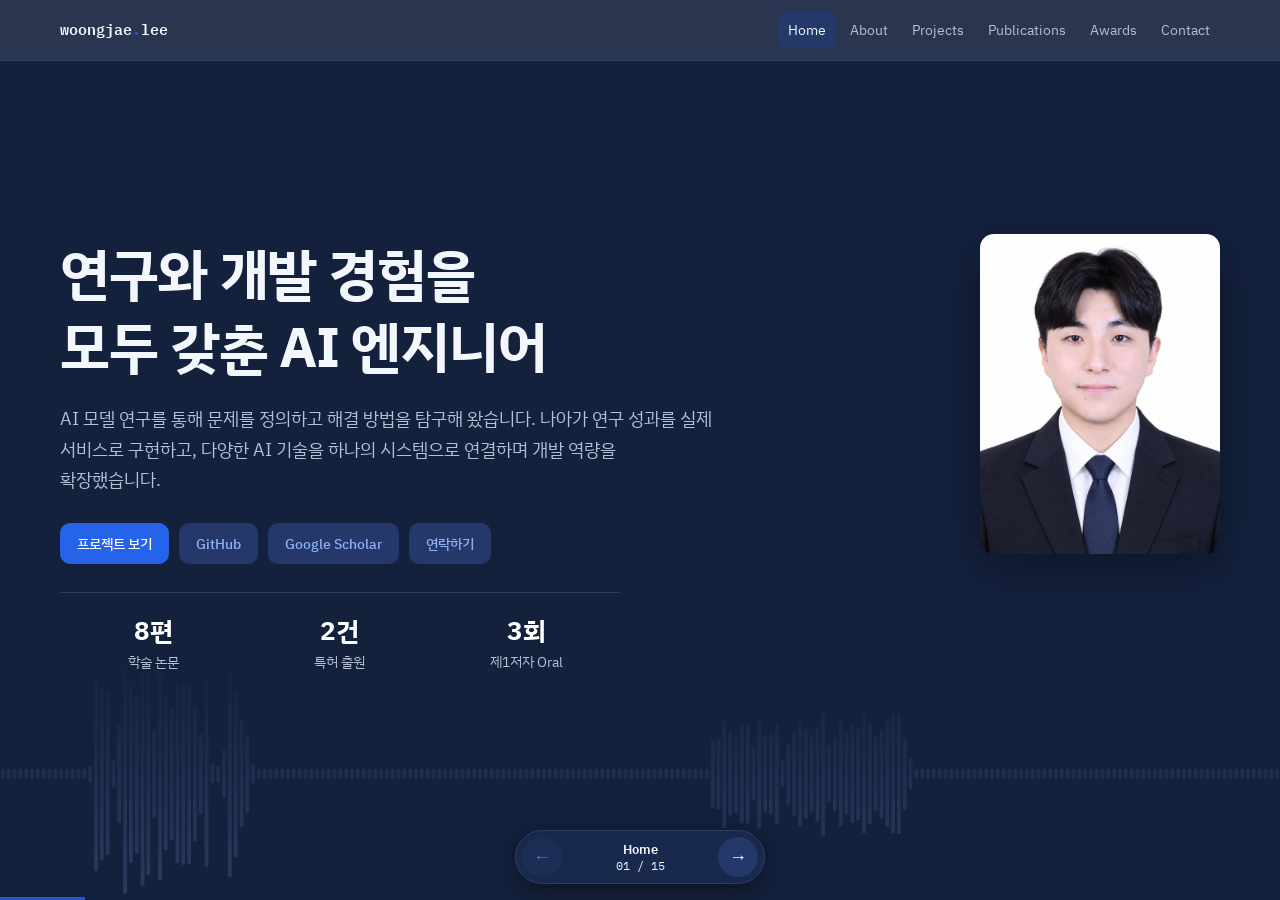
==== commit 75a369c8: "modify" ====
--- a/index.html
+++ b/index.html
@@ -11,11 +11,42 @@
 <link rel="preconnect" href="https://fonts.googleapis.com">
 <link rel="preconnect" href="https://fonts.gstatic.com" crossorigin>
 <link rel="stylesheet" href="https://fonts.googleapis.com/css2?family=IBM+Plex+Sans+KR:wght@400;500;600;700&family=IBM+Plex+Mono:wght@400;500;600&display=swap">
+<title>Woongjae Lee</title>
+<link rel="preconnect" href="https://fonts.googleapis.com">
+<link rel="preconnect" href="https://fonts.gstatic.com" crossorigin>
+<link rel="stylesheet" href="https://fonts.googleapis.com/css2?family=IBM+Plex+Sans+KR:wght@400;500;600;700&family=IBM+Plex+Mono:wght@400;500;600&display=swap">
+<title>Woongjae Lee</title>
+<link rel="preconnect" href="https://fonts.googleapis.com">
+<link rel="preconnect" href="https://fonts.gstatic.com" crossorigin>
+<link rel="stylesheet" href="https://fonts.googleapis.com/css2?family=IBM+Plex+Sans+KR:wght@400;500;600;700&family=IBM+Plex+Mono:wght@400;500;600&display=swap">
+<title>Woongjae Lee</title>
+<link rel="preconnect" href="https://fonts.googleapis.com">
+<link rel="preconnect" href="https://fonts.gstatic.com" crossorigin>
+<link rel="stylesheet" href="https://fonts.googleapis.com/css2?family=IBM+Plex+Sans+KR:wght@400;500;600;700&family=IBM+Plex+Mono:wght@400;500;600&display=swap">
+<title>Woongjae Lee</title>
+<link rel="preconnect" href="https://fonts.googleapis.com">
+<link rel="preconnect" href="https://fonts.gstatic.com" crossorigin>
+<link rel="stylesheet" href="https://fonts.googleapis.com/css2?family=IBM+Plex+Sans+KR:wght@400;500;600;700&family=IBM+Plex+Mono:wght@400;500;600&display=swap">
+<title>Woongjae Lee</title>
+<link rel="preconnect" href="https://fonts.googleapis.com">
+<link rel="preconnect" href="https://fonts.gstatic.com" crossorigin>
+<link rel="stylesheet" href="https://fonts.googleapis.com/css2?family=IBM+Plex+Sans+KR:wght@400;500;600;700&family=IBM+Plex+Mono:wght@400;500;600&display=swap">
+<title>Woongjae Lee</title>
+<link rel="preconnect" href="https://fonts.googleapis.com">
+<link rel="preconnect" href="https://fonts.gstatic.com" crossorigin>
+<link rel="stylesheet" href="https://fonts.googleapis.com/css2?family=IBM+Plex+Sans+KR:wght@400;500;600;700&family=IBM+Plex+Mono:wght@400;500;600&display=swap">
+<title>Woongjae Lee</title>
+<link rel="preconnect" href="https://fonts.googleapis.com">
+<link rel="preconnect" href="https://fonts.gstatic.com" crossorigin>
+<link rel="stylesheet" href="https://fonts.googleapis.com/css2?family=IBM+Plex+Sans+KR:wght@400;500;600;700&family=IBM+Plex+Mono:wght@400;500;600&display=swap">
+<title>Woongjae Lee</title>
+<link rel="preconnect" href="https://fonts.googleapis.com">
+<link rel="preconnect" href="https://fonts.gstatic.com" crossorigin>
+<link rel="stylesheet" href="https://fonts.googleapis.com/css2?family=IBM+Plex+Sans+KR:wght@400;500;600;700&family=IBM+Plex+Mono:wght@400;500;600&display=swap">
 <style>
 html,body{margin:0}
 [hidden]{display:none!important}
 img{max-width:100%}
-
 /* Layout: single scroll page, sticky top nav, 1080px reading column; each section = label rail + content */
 :root{
   --bg:#F4F6F9; --surface:#FFFFFF; --ink:#14213D; --muted:#4A5468; --line:#D6DCE6;
@@ -468,6 +499,20 @@
 .next-line{display:none}
 .repos.mini .repo .name{font-family:var(--f-body);font-weight:700}
 .stat{display:none}
+.kv .irow{display:grid;grid-template-columns:104px minmax(0,1fr);gap:4px;font-size:15px}
+.kv .irow+.irow{margin-top:4px}
+.kv .ilab{font-weight:700;color:var(--ink)}
+#about .timeline li{padding-bottom:7px}
+#about .timeline .what{font-size:15px}
+#about .timeline .when{font-size:12px}
+#about .timeline .note{font-size:13px}
+#about .sec-head{margin-bottom:22px}
+#about .sec-head p{max-width:720px}
+#about .kv{gap:16px}
+.hero .hfacts{display:grid;grid-template-columns:repeat(3,minmax(0,1fr));margin-top:28px;padding-top:22px;border-top:1px solid #2E3F63;max-width:560px}
+.hero .hfacts>div{text-align:center}
+.hero .hfacts b{display:block;font-size:26px;font-weight:800;color:#fff;line-height:1.2;font-variant-numeric:tabular-nums}
+.hero .hfacts span{display:block;font-size:14px;color:var(--muted);margin-top:4px}
 .h4-sub{font-weight:500;color:var(--muted);font-size:13px;margin-left:8px}
 #p-flex-result .col.fig-only{align-self:center}
 #p-flex-result .col.fig-only .panel img{max-height:52vh;width:100%}
@@ -483,6 +528,7 @@
 </style>
 </head>
 <body>
+
 <nav aria-label="섹션 이동" class="nav">
 <div class="wrap">
 <a class="brand" href="#home">woongjae<span>.</span>lee</a>
@@ -495,8 +541,8 @@
 <div class="wrap">
 <div class="hero-grid">
 <div>
-<h1 style="word-break:keep-all">연구와 개발 경험을 모두 갖춘 AI 엔지니어</h1>
-<p class="lede" style="word-break:keep-all">실환경에서도 강건한 <strong>오디오 딥페이크 탐지</strong>를 연구하고, 그 모델을 <strong>서비스와 시스템</strong>으로 만들어 왔습니다. 논문 작성부터 API·Docker 기반 배포, 여러 기관의 AI 모델 통합까지 직접 수행했습니다.</p>
+<h1 style="word-break:keep-all">연구와 개발 경험을<br>모두 갖춘 AI 엔지니어</h1>
+<p class="lede" style="word-break:keep-all">AI 모델 연구를 통해 문제를 정의하고 해결 방법을 탐구해 왔습니다. 나아가 연구 성과를 실제 서비스로 구현하고, 다양한 AI 기술을 하나의 시스템으로 연결하며 개발 역량을 확장했습니다.</p>
 <div class="cta">
 <a class="btn primary" href="#p-dna">프로젝트 보기</a>
 <a class="btn" href="https://github.com/woongja" rel="noopener" target="_blank">GitHub</a>
@@ -507,7 +553,7 @@
 <img alt="이웅재 프로필 사진" class="photo" src="img/photo.jpg"/>
 </div>
 
-<p class="facts">논문 8편, 제1저자 4편, 국내·미국 특허 2건, 제1저자 Oral 발표 3회</p>
+<div class="hfacts"><div><b>8편</b><span>학술 논문</span></div><div><b>2건</b><span>특허 출원</span></div><div><b>3회</b><span>제1저자 Oral</span></div></div>
 </div>
 </div>
 </section>
@@ -515,23 +561,23 @@
 <div class="wrap">
 <div class="sec-head">
 <h2>연구실 인턴에서 해외 학회 Oral 발표까지</h2>
-<p>딥페이크 음성 탐지 연구실 인턴으로 시작해 연구원, 석사과정을 거치며 연구와 개발을 함께 해 왔습니다.</p>
+<p>연구실 인턴으로 AI 연구를 시작해 모델 개발과 실험을 경험했으며, 석사과정에서는 실환경 문제를 해결하기 위한 연구를 수행했습니다. 이후 연구 성과를 AI 서비스와 시스템으로 구현하며 개발 영역까지 경험을 확장해 왔습니다.</p>
 </div>
 <div class="about-grid">
 <div class="kv">
 <div><h3>Education</h3><p>숭실대학교 전자정보공학부 IT융합학과 학사</p><p class="sub">2017.03 – 2024.02</p><p class="edu2">숭실대학교 일반대학원 정보통신공학과 석사</p><p class="sub">2024.09 – 2026.08 · 통신망보안연구실</p><p class="sub">학위논문 · 실환경 잡음에 강건성을 갖는 오디오 딥페이크 탐지 프레임워크 연구</p></div>
-<div><h3>Research Interests</h3><p>Audio Deepfake Detection · Robust AI · Explainable AI · Speaker Verification · Audio Forensics</p></div>
+<div><h3>R&amp;D Experience</h3><ul><li>경찰청 · 허위조작 콘텐츠 진위 판별 시스템 개발</li><li>과학기술정보통신부 · 딥페이크 탐지 고도화·생성 억제·유포 방지 플랫폼</li><li>과학기술정보통신부 · 위변조 음성에 강인한 화자 인증 모델</li></ul></div>
+<div><h3>Research &amp; Engineering Interests</h3><p class="irow"><span class="ilab">Research</span><span>Audio Deepfake Detection · Robust AI · Explainable AI · Audio Forensics</span></p><p class="irow"><span class="ilab">Engineering</span><span>AI Model Serving · AI System Integration · Model Deployment</span></p></div>
 <div><h3>Patents</h3><ul><li>국내 · 노이즈 적응형 딥페이크 음성 탐지 시스템 <span class="sub">(10-2025-0137328)</span></li><li>미국 · Noise-Adaptive Audio Deepfake Detection and Method <span class="sub">(19/432,349)</span></li></ul></div>
-<div><h3>R&amp;D Projects</h3><ul><li>경찰청 · 허위조작 콘텐츠 진위 판별 시스템 개발</li><li>과학기술정보통신부 · 딥페이크 탐지 고도화·생성 억제·유포 방지 플랫폼</li><li>과학기술정보통신부 · 위변조 음성에 강인한 화자 인증 모델</li></ul></div>
 </div>
 <ol aria-label="경력 타임라인" class="timeline">
 <li><div class="when">2023</div><div class="what">딥페이크 음성 탐지 연구실 인턴</div><div class="note">데이터셋 정리로 AI 연구를 처음 경험</div></li>
-<li><div class="when">2024.03</div><div class="what">AISRC 딥페이크 음성 탐지 연구개발</div><div class="note">데이터 전처리 · 모델 학습/평가 · 웹 애플리케이션 개발</div></li>
+<li><div class="when">2024.03</div><div class="what">숭실대학교 산학협력단 연구원 | AISRC</div><div class="note">딥페이크 음성 탐지 연구개발 · 데이터 전처리 · 모델 학습/평가 · 웹 애플리케이션 개발</div></li>
 <li><div class="when">2024.09</div><div class="what">숭실대학교 석사과정 입학</div><div class="note">ACM CCS 2024, CISC-W 2024 발표</div></li>
 <li><div class="when">2025</div><div class="what">국가 R&amp;D 과제 3건 · 국내/미국 특허 출원</div><div class="note">멀티모달 통합 시스템 구축 · WildSpoof Challenge 2위 · 우수성과 100선</div></li>
 <li><div class="when">2026.05</div><div class="what">ICASSP 2026 제1저자 Oral 발표</div><div class="note">스페인 바르셀로나 · DNA Multi-LoRA</div></li>
 <li><div class="when">2026.08</div><div class="what">WISA 2026 제1저자 Oral 발표 · 석사 졸업</div><div class="note">FLEX 프레임 단위 설명 기법</div></li>
-<li class="now"><div class="when">2026.09 –</div><div class="what">AISRC 연구원</div><div class="note">딥페이크 음성 탐지 시스템 고도화 · 추론 API · Docker 배포·운영</div></li>
+<li class="now"><div class="when">2026.09 –</div><div class="what">숭실대학교 산학협력단 연구원 | AISRC</div><div class="note">딥페이크 음성 탐지 시스템 고도화 · 추론 API · Docker 배포·운영</div></li>
 </ol>
 </div>
 </div>
@@ -553,7 +599,7 @@
       <p class="eyebrow">2020.02 – 2020.11 · 팀장 · 영상처리 담당</p>
       <h3>SW 임베디드 소프트웨어 경진대회 <span class="chip hl">수상</span></h3>
       <p>휴머노이드 로봇이 라인 트레이싱으로 이동하며 4개 미션 중 3개를 완료하는 과제. 컨투어·Convex hull로 방위와 화살표를 인식하고, HSV 마스킹과 면적 비율로 구역·미션 완료 여부를 판별하는 영상처리 전 과정을 맡았습니다.</p>
-      <div class="p-meta"><span class="chip">OpenCV</span><span class="chip">컨투어·HSV 마스킹</span><span class="chip">Hough line 라인 트레이싱</span></div>
+      <div class="p-meta"><span class="chip">OpenCV</span><span class="chip">컨투어·HSV 마스킹</span><span class="chip">Hough line 라인 트레이싱</span><a class="chip" href="https://youtu.be/XW39GTmv2Rk" target="_blank" rel="noopener">시연 영상 ↗</a></div>
     </article>
     <article class="ucard">
       <p class="eyebrow">2021.07 – 2021.08 · 공모전</p>
@@ -570,18 +616,6 @@
   </div>
 </div></section>
 
-<section class="slide" data-title="Competencies" id="competencies">
-<div class="wrap">
-<div class="sec-head">
-<h2>모델 연구부터 시스템 배포까지</h2>
-</div>
-<div class="comp">
-<a class="card" href="#p-dna"><span class="tag">Research</span><h3>실환경 강건 탐지 연구</h3><ul><li>실환경 잡음에 따른 성능 저하 문제 정의</li><li>노이즈 인지 기반 동적 어댑터 방법론 제안</li><li>평균 EER 31.6% 감소, 학습 파라미터 약 10%</li></ul><span class="go">DNA Multi-LoRA 보기</span></a>
-<a class="card" href="#p-flex"><span class="tag">Research</span><h3>설명 가능한 AI 연구</h3><ul><li>Grad-CAM 탐지 결정 설명 · CISC-W 2024</li><li>FLEX 프레임 단위 설명 · WISA 2026</li><li>포렌식 모듈 종합으로 판별 근거 제시</li></ul><span class="go">FLEX 보기</span></a>
-<a class="card" href="#p-service"><span class="tag">Engineering</span><h3>AI 서비스 개발 및 배포</h3><ul><li>웹 서비스·추론 API로 탐지 모델 서비스화</li><li>On-Premise 패키징 · N사 기술이전</li><li>음성·영상·이미지·텍스트 통합 시스템 구축</li></ul><span class="go">서비스·통합 보기</span></a>
-</div>
-</div>
-</section>
 <section class="slide" data-title="DNA Multi-LoRA" id="p-dna"><div class="wrap pslide">
   <header class="phead">
     <div class="pmeta"><span class="chip hl">ICASSP 2026 · 제1저자 · Oral</span><span class="chip">석사 연구</span><span class="chip">국내·미국 특허</span></div>
@@ -929,5 +963,6 @@
   });
 })();
 </script>
+
 </body>
 </html>
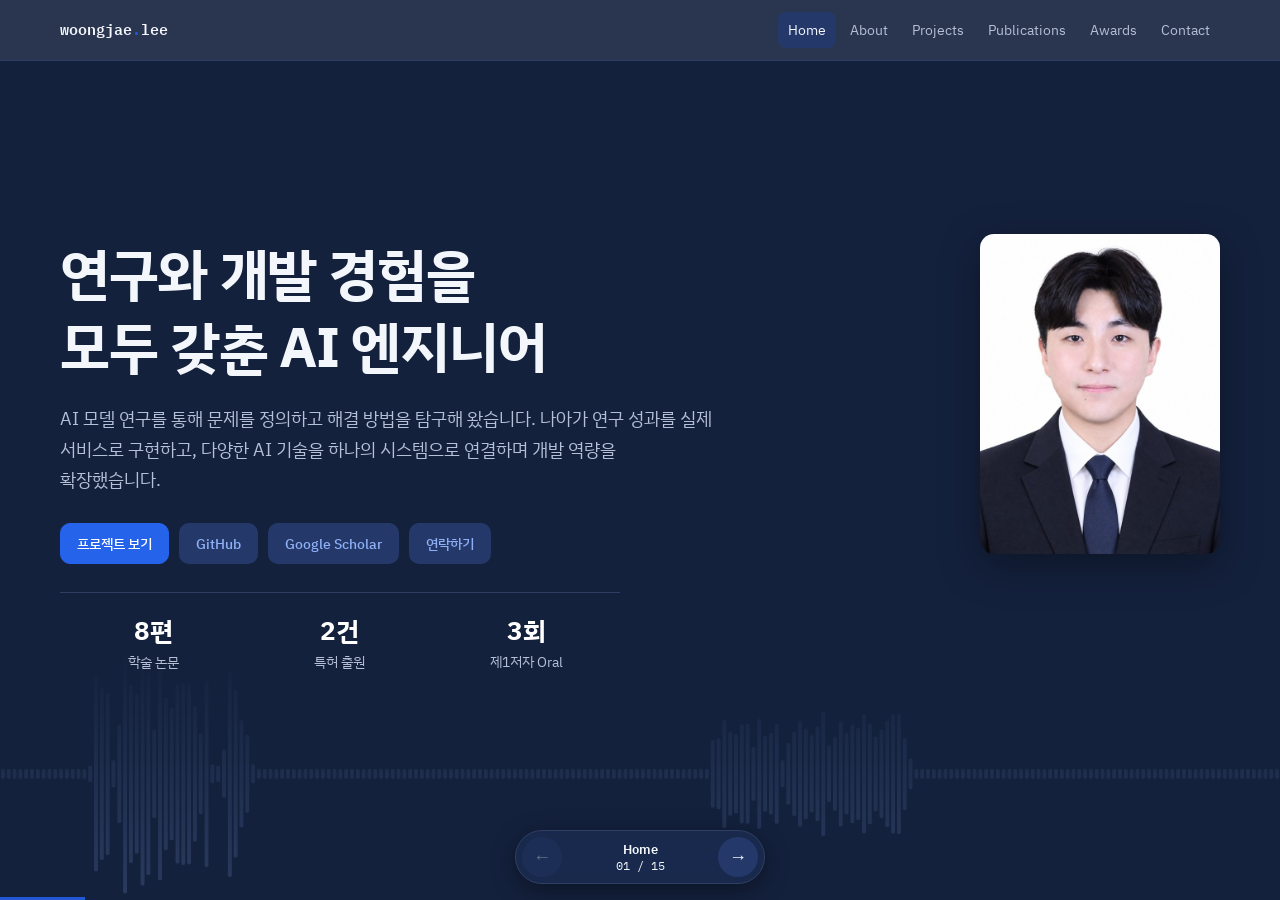
==== commit 67352ee1: "portfolio copy & layout update" ====
--- a/index.html
+++ b/index.html
@@ -7,6 +7,78 @@
 <meta property="og:title" content="Woongjae Lee · AI Research & Engineering">
 <meta property="og:description" content="연구와 개발 경험을 모두 갖춘 AI 엔지니어 · 오디오 딥페이크 탐지">
 <meta property="og:image" content="img/photo.jpg">
+<title>Woongjae Lee</title>
+<link rel="preconnect" href="https://fonts.googleapis.com">
+<link rel="preconnect" href="https://fonts.gstatic.com" crossorigin>
+<link rel="stylesheet" href="https://fonts.googleapis.com/css2?family=IBM+Plex+Sans+KR:wght@400;500;600;700&family=IBM+Plex+Mono:wght@400;500;600&display=swap">
+<title>Woongjae Lee</title>
+<link rel="preconnect" href="https://fonts.googleapis.com">
+<link rel="preconnect" href="https://fonts.gstatic.com" crossorigin>
+<link rel="stylesheet" href="https://fonts.googleapis.com/css2?family=IBM+Plex+Sans+KR:wght@400;500;600;700&family=IBM+Plex+Mono:wght@400;500;600&display=swap">
+<title>Woongjae Lee</title>
+<link rel="preconnect" href="https://fonts.googleapis.com">
+<link rel="preconnect" href="https://fonts.gstatic.com" crossorigin>
+<link rel="stylesheet" href="https://fonts.googleapis.com/css2?family=IBM+Plex+Sans+KR:wght@400;500;600;700&family=IBM+Plex+Mono:wght@400;500;600&display=swap">
+<title>Woongjae Lee</title>
+<link rel="preconnect" href="https://fonts.googleapis.com">
+<link rel="preconnect" href="https://fonts.gstatic.com" crossorigin>
+<link rel="stylesheet" href="https://fonts.googleapis.com/css2?family=IBM+Plex+Sans+KR:wght@400;500;600;700&family=IBM+Plex+Mono:wght@400;500;600&display=swap">
+<title>Woongjae Lee</title>
+<link rel="preconnect" href="https://fonts.googleapis.com">
+<link rel="preconnect" href="https://fonts.gstatic.com" crossorigin>
+<link rel="stylesheet" href="https://fonts.googleapis.com/css2?family=IBM+Plex+Sans+KR:wght@400;500;600;700&family=IBM+Plex+Mono:wght@400;500;600&display=swap">
+<title>Woongjae Lee</title>
+<link rel="preconnect" href="https://fonts.googleapis.com">
+<link rel="preconnect" href="https://fonts.gstatic.com" crossorigin>
+<link rel="stylesheet" href="https://fonts.googleapis.com/css2?family=IBM+Plex+Sans+KR:wght@400;500;600;700&family=IBM+Plex+Mono:wght@400;500;600&display=swap">
+<title>Woongjae Lee</title>
+<link rel="preconnect" href="https://fonts.googleapis.com">
+<link rel="preconnect" href="https://fonts.gstatic.com" crossorigin>
+<link rel="stylesheet" href="https://fonts.googleapis.com/css2?family=IBM+Plex+Sans+KR:wght@400;500;600;700&family=IBM+Plex+Mono:wght@400;500;600&display=swap">
+<title>Woongjae Lee</title>
+<link rel="preconnect" href="https://fonts.googleapis.com">
+<link rel="preconnect" href="https://fonts.gstatic.com" crossorigin>
+<link rel="stylesheet" href="https://fonts.googleapis.com/css2?family=IBM+Plex+Sans+KR:wght@400;500;600;700&family=IBM+Plex+Mono:wght@400;500;600&display=swap">
+<title>Woongjae Lee</title>
+<link rel="preconnect" href="https://fonts.googleapis.com">
+<link rel="preconnect" href="https://fonts.gstatic.com" crossorigin>
+<link rel="stylesheet" href="https://fonts.googleapis.com/css2?family=IBM+Plex+Sans+KR:wght@400;500;600;700&family=IBM+Plex+Mono:wght@400;500;600&display=swap">
+<title>Woongjae Lee</title>
+<link rel="preconnect" href="https://fonts.googleapis.com">
+<link rel="preconnect" href="https://fonts.gstatic.com" crossorigin>
+<link rel="stylesheet" href="https://fonts.googleapis.com/css2?family=IBM+Plex+Sans+KR:wght@400;500;600;700&family=IBM+Plex+Mono:wght@400;500;600&display=swap">
+<title>Woongjae Lee</title>
+<link rel="preconnect" href="https://fonts.googleapis.com">
+<link rel="preconnect" href="https://fonts.gstatic.com" crossorigin>
+<link rel="stylesheet" href="https://fonts.googleapis.com/css2?family=IBM+Plex+Sans+KR:wght@400;500;600;700&family=IBM+Plex+Mono:wght@400;500;600&display=swap">
+<title>Woongjae Lee</title>
+<link rel="preconnect" href="https://fonts.googleapis.com">
+<link rel="preconnect" href="https://fonts.gstatic.com" crossorigin>
+<link rel="stylesheet" href="https://fonts.googleapis.com/css2?family=IBM+Plex+Sans+KR:wght@400;500;600;700&family=IBM+Plex+Mono:wght@400;500;600&display=swap">
+<title>Woongjae Lee</title>
+<link rel="preconnect" href="https://fonts.googleapis.com">
+<link rel="preconnect" href="https://fonts.gstatic.com" crossorigin>
+<link rel="stylesheet" href="https://fonts.googleapis.com/css2?family=IBM+Plex+Sans+KR:wght@400;500;600;700&family=IBM+Plex+Mono:wght@400;500;600&display=swap">
+<title>Woongjae Lee</title>
+<link rel="preconnect" href="https://fonts.googleapis.com">
+<link rel="preconnect" href="https://fonts.gstatic.com" crossorigin>
+<link rel="stylesheet" href="https://fonts.googleapis.com/css2?family=IBM+Plex+Sans+KR:wght@400;500;600;700&family=IBM+Plex+Mono:wght@400;500;600&display=swap">
+<title>Woongjae Lee</title>
+<link rel="preconnect" href="https://fonts.googleapis.com">
+<link rel="preconnect" href="https://fonts.gstatic.com" crossorigin>
+<link rel="stylesheet" href="https://fonts.googleapis.com/css2?family=IBM+Plex+Sans+KR:wght@400;500;600;700&family=IBM+Plex+Mono:wght@400;500;600&display=swap">
+<title>Woongjae Lee</title>
+<link rel="preconnect" href="https://fonts.googleapis.com">
+<link rel="preconnect" href="https://fonts.gstatic.com" crossorigin>
+<link rel="stylesheet" href="https://fonts.googleapis.com/css2?family=IBM+Plex+Sans+KR:wght@400;500;600;700&family=IBM+Plex+Mono:wght@400;500;600&display=swap">
+<title>Woongjae Lee</title>
+<link rel="preconnect" href="https://fonts.googleapis.com">
+<link rel="preconnect" href="https://fonts.gstatic.com" crossorigin>
+<link rel="stylesheet" href="https://fonts.googleapis.com/css2?family=IBM+Plex+Sans+KR:wght@400;500;600;700&family=IBM+Plex+Mono:wght@400;500;600&display=swap">
+<title>Woongjae Lee</title>
+<link rel="preconnect" href="https://fonts.googleapis.com">
+<link rel="preconnect" href="https://fonts.gstatic.com" crossorigin>
+<link rel="stylesheet" href="https://fonts.googleapis.com/css2?family=IBM+Plex+Sans+KR:wght@400;500;600;700&family=IBM+Plex+Mono:wght@400;500;600&display=swap">
 <title>Woongjae Lee</title>
 <link rel="preconnect" href="https://fonts.googleapis.com">
 <link rel="preconnect" href="https://fonts.gstatic.com" crossorigin>
@@ -517,6 +589,8 @@
 #p-flex-result .col.fig-only{align-self:center}
 #p-flex-result .col.fig-only .panel img{max-height:52vh;width:100%}
 #p-flex-result .col.fig-only .panel{padding:0}
+#p-flex-result .col.fig-only h4{font-size:15px;font-weight:700;color:var(--ink);padding-bottom:8px;border-bottom:2px solid var(--ink);margin:0 0 12px}
+#p-flex-result .col.fig-only .cap{margin-top:10px;font-size:14px;color:var(--muted)}
 #p-flex-result .bars.one{margin-top:6px;padding:0}
 #p-flex-result .bars.one .bar{margin-bottom:3px}
 #p-flex-result .bars h4{margin-bottom:8px;padding-bottom:6px}
@@ -525,6 +599,15 @@
 #p-flex-result .result-line.bottom{margin-top:10px}
 #p-flex-result .split{gap:28px}
 #p-flex-result .split{align-items:center}
+#p-safe-result .tbl-wrap .cap{max-width:none;margin-bottom:8px}
+#p-service .pdl>div{padding:10px 0}
+#p-service .pdl dd{font-size:14.5px;line-height:1.55}
+#p-service .svc-shot{margin-top:14px}
+#p-service .svc-shot img{max-height:18vh;object-fit:cover;object-position:top}
+#p-service .phead{margin-bottom:14px}
+#awards .glist li{grid-template-columns:190px minmax(0,1fr);padding:10px 0}
+#awards .glist li b{font-family:inherit;font-size:14px;font-weight:700;color:var(--ink)}
+#awards .glist li span{font-size:15px;color:var(--muted)}
 </style>
 </head>
 <body>
@@ -620,7 +703,7 @@
   <header class="phead">
     <div class="pmeta"><span class="chip hl">ICASSP 2026 · 제1저자 · Oral</span><span class="chip">석사 연구</span><span class="chip">국내·미국 특허</span></div>
     <h2>DNA Multi-LoRA <span class="psub">노이즈 인지 기반 동적 어댑터 적응 방법론</span></h2>
-    <p class="summary">입력 음성의 잡음 유형을 먼저 분류하고, 그 잡음에 맞게 학습한 LoRA 어댑터만 동결된 탐지 모델에 붙여 실환경에서도 탐지 성능을 유지합니다.</p>
+    <p class="summary">다양한 실환경 잡음으로 인해 저하되는 오디오 딥페이크 탐지 성능을 개선하기 위해, 입력 음성의 잡음 특성에 따라 탐지 모델을 효율적으로 적응시키는 방법을 제안했습니다.</p>
     <div class="links head-links"><a class="btn primary" href="https://ieeexplore.ieee.org/abstract/document/11463424" target="_blank" rel="noopener">논문 (IEEE Xplore)</a><a class="btn" href="https://github.com/woongja/DNA-Multi-LoRA" target="_blank" rel="noopener">GitHub 코드</a></div>
   </header>
   <div class="figrow">
@@ -628,8 +711,8 @@
     <figure class="panel"><img src="img/arch.png" alt="DNA Multi-LoRA 구조도: 입력 음성 → 잡음 분류 → Router가 LoRA 선택 → 동결된 탐지 모델 → Real/Fake와 Noise Type 출력"><figcaption>구조 · 잡음 분류 → 어댑터 선택 → 진위 판별</figcaption></figure>
   </div>
   <div class="par3 two">
-    <div><h4>Problem</h4><p>배경 소음·잔향·압축 같은 실환경 조건에서 탐지 성능이 크게 떨어집니다. 새 조건에 맞춰 다시 학습하면 기존 성능을 잊고, 환경마다 모델을 두면 비용이 커집니다.</p></div>
-    <div><h4>Approach</h4><p>Spectrogram·MFCC·F0를 융합한 CNN-BiLSTM으로 9가지 잡음 유형을 분류하고, 해당 잡음 도메인의 LoRA 어댑터를 골라 탐지 모델에 적용합니다.</p></div>
+    <div><h4>Problem</h4><p>기존 탐지 모델은 배경 소음·잔향·압축 등 실환경 조건에서 성능이 크게 저하되었습니다. 전체 모델을 재학습하는 방식은 학습 비용이 크고, 새로운 잡음 환경에 적응하는 과정에서 기존 성능이 저하될 수 있었습니다.</p></div>
+    <div><h4>Approach</h4><p>잡음 환경별 특성에 맞춰 모델을 효율적으로 적응시키기 위해, 잡음 유형별 LoRA 어댑터를 학습했습니다. 입력 음성의 Spectrogram·MFCC·F0 특징을 활용해 잡음 유형을 분류하고, 해당 환경에 적합한 어댑터를 선택해 동결된 탐지 모델에 적용했습니다.</p></div>
   </div>
 </div></section>
 
@@ -661,20 +744,20 @@
       </div>
     </div>
   </div>
-  <dl class="pdl result-line bottom"><div><dt>Result</dt><dd>약 1/10의 학습 파라미터로 두 백본 모두 Full Fine-tuning보다 낮은 EER을 기록했고, 평균 EER을 31.6% 상대 감소했습니다. 이 결과는 석사학위논문과 국내·미국 특허로 이어졌습니다.</dd></div></dl>
+  <dl class="pdl result-line bottom"><div><dt>Result</dt><dd>두 백본 모두에서 Full Fine-tuning보다 낮은 EER을 기록했으며, 학습 파라미터를 약 91.6% 줄였습니다. 이를 통해 전체 모델을 재학습하지 않고도 다양한 잡음 환경에 효율적으로 적응할 수 있음을 확인했습니다.</dd></div></dl>
 </div></section>
 
 <section class="slide" data-title="FLEX" id="p-flex"><div class="wrap pslide">
   <header class="phead">
     <div class="pmeta"><span class="chip hl">WISA 2026 · 제1저자 · Oral</span><span class="chip">Explainable AI</span></div>
-    <h2>FLEX <span class="psub">프레임 단위로 딥페이크 판단 근거를 설명하는 기법</span></h2>
+    <h2>FLEX <span class="psub">딥페이크 음성 탐지의 판단 근거를 프레임 단위로 설명하는 기법</span></h2>
   </header>
   <div class="split center">
     <div class="col">
       <dl class="pdl">
-        <div><dt>Problem</dt><dd>탐지 모델은 Real/Fake만 알려 줄 뿐, 판단 근거가 된 구간을 설명하지 못합니다.</dd></div>
-        <div><dt>Key Finding</dt><dd>발화 단위로만 학습한 모델이어도, 프레임 단위 표현이 Real/Fake 클래스별로 구분됩니다.</dd></div>
-        <div><dt>Approach</dt><dd>그래서 각 프레임이 예측 클래스 프로토타입에 가까울수록 중요한 프레임으로 점수를 매기는 FLEX를 제안했습니다.</dd></div>
+        <div><dt>Problem</dt><dd>기존 딥페이크 음성 탐지 모델은 진위 여부를 예측하지만, 음성의 어떤 구간이 판단에 영향을 미쳤는지 확인하기 어렵습니다. 이로 인해 탐지 결과를 해석하고 검증하는 데 한계가 있습니다.</dd></div>
+        <div><dt>Key Finding</dt><dd>발화 단위의 진위 레이블로 학습한 탐지 모델에서도, 내부 프레임 특징이 Real/Fake 클래스에 따라 서로 다른 분포를 형성한다는 점을 확인했습니다.</dd></div>
+        <div><dt>Approach</dt><dd>학습 데이터로 Real/Fake 클래스별 대표 특징(프로토타입)을 구성하고, 입력 음성의 각 프레임과 예측 클래스 프로토타입 간 거리를 계산했습니다. 이를 기반으로 프레임별 중요도를 산출해 탐지 판단에 기여한 구간을 설명하는 FLEX를 제안했습니다.</dd></div>
       </dl>
       <div class="links"><a class="btn" href="https://github.com/woongja/FLEX-Frame-Level-Explanations-for-Audio-Deepfake-Detection" target="_blank" rel="noopener">GitHub 코드</a></div>
     </div>
@@ -690,8 +773,8 @@
   <div class="split">
     <div class="col">
       <div class="tbl-wrap">
-        <h4>마스킹 실험 EER (%) <span class="h4-sub">마스킹 전 7.85%</span></h4>
-        <p class="cap">중요한 프레임(Pos)을 가리면 성능이 빠르게 무너지고, 덜 중요한 프레임(Neg)은 가려도 성능이 유지됩니다.</p>
+        <h4>1. 설명의 타당성 검증 <span class="h4-sub">마스킹 실험 EER (%) · 마스킹 전 7.85%</span></h4>
+        <p class="cap">중요도가 높은 프레임을 제거하면 탐지 오류율이 증가하지만, 중요도가 낮은 프레임을 제거할 때는 성능이 상대적으로 유지됩니다.</p>
         <table class="res flex">
           <thead>
             <tr><th></th><th colspan="2">10%</th><th colspan="2">20%</th><th colspan="2">30%</th></tr>
@@ -706,7 +789,7 @@
         </table>
       </div>
       <div class="bars one" role="img" aria-label="설명 1건당 생성 시간(ms). DeepSHAP 420.5, GradientSHAP 226.1, GATR 71.1, Grad-CAM 67.8, FLEX 27.1">
-        <div><h4>설명 생성 시간 (ms)</h4>
+        <div><h4>2. 설명 생성 시간 (ms)</h4>
 <div class="bar"><span class="lbl">DeepSHAP</span><span class="track"><span class="fill" style="display:block;width:100.0%"></span></span><span class="v">420.5</span></div>
 <div class="bar"><span class="lbl">GradientSHAP</span><span class="track"><span class="fill" style="display:block;width:53.8%"></span></span><span class="v">226.1</span></div>
 <div class="bar"><span class="lbl">GATR</span><span class="track"><span class="fill" style="display:block;width:16.9%"></span></span><span class="v">71.1</span></div>
@@ -716,25 +799,27 @@
       </div>
     </div>
     <div class="col fig-only">
-      <figure class="panel"><img src="img/flex_example.jpg" alt="부분 위조 음성에 대한 FLEX 결과: 진짜 음성 구간에서 정렬 점수가 높고 위조 구간에서 낮음"></figure>
-    </div>
-  </div>
-  <dl class="pdl result-line bottom"><div><dt>Result</dt><dd>중요한 구간을 정확히 식별하면서 설명 생성도 빠르기 때문에, 실환경 탐지 시스템이나 포렌식 음성 분석에서 판단 근거를 제시하는 용도로 활용할 수 있습니다.</dd></div></dl>
+      <h4>3. 프레임 중요도 시각화</h4>
+      <figure class="panel"><img src="img/flex_example.jpg" alt="모델이 실제 음성으로 판단한 입력에 대한 FLEX 프레임 중요도: 실제 음성 구간에서 중요도가 높음"></figure>
+      <p class="cap">모델이 실제 음성(Bonafide)으로 판단한 예시입니다. 실제 음성 구간에 높은 중요도가 집중되고 위조·비음성 구간은 낮게 나타나, 모델이 실제 음성 구간을 근거로 판단했음을 보여줍니다.</p>
+    </div>
+  </div>
+  <dl class="pdl result-line bottom"><div><dt>Result</dt><dd>탐지 판단에 영향을 미치는 프레임을 효과적으로 설명하면서, 기존 기법보다 빠른 설명 생성 성능을 확인했습니다.</dd></div></dl>
 </div></section>
 
 <section class="slide" data-title="SAFE" id="p-safe"><div class="wrap pslide">
   <header class="phead">
     <div class="pmeta"><span class="chip wip">ICASSP 2027 · 제1저자 · 심사 중</span><span class="chip">Audio Forensics</span></div>
     <h2>SAFE <span class="psub">음성이 포함된 녹음에서 녹음 환경을 분류하는 포렌식 기법</span></h2>
-    <p class="summary">배경음으로 녹음 장소를 추정하는 장면 분류에서, 음성은 억제하고 장소 단서는 보존합니다.</p>
+    <p class="summary">음성이 포함된 녹음에서 환경음 단서가 가려지는 문제를 해결하기 위해, 장면 분류에 필요한 특징은 보존하면서 음성의 영향을 줄이는 프레임워크를 제안했습니다.</p>
   </header>
   <div class="figrow">
     <figure class="panel"><img src="img/safe_intro.jpg" alt="일반 ASC 환경과 포렌식 ASC 시나리오 비교: 음성이 장면 단서를 가려 장면 예측이 모호해짐"></figure>
     <figure class="panel"><img src="img/safe_arch.jpg" alt="SAFE 2단계 학습 구조: 1단계 ASC 교사 학습, 2단계 교사 지도 음성 억제 학습"><figcaption>구조 · 1단계 분류 교사 학습 → 2단계 교사 지도 음성 억제 학습</figcaption></figure>
   </div>
   <div class="par3 two">
-    <div><h4>Problem</h4><p>수사용 녹음에는 대부분 음성이 섞여 있어 배경음 단서가 가려지고, 장면 분류 성능이 크게 떨어집니다.</p></div>
-    <div><h4>Approach</h4><p>깨끗한 장면으로 학습한 분류 모델을 동결해 교사로 두고, 음성 억제 네트워크를 복원·표현 보존·분류 손실로 지도 학습합니다.</p></div>
+    <div><h4>Problem</h4><p>음성이 포함된 녹음에서는 발화가 주변 환경음과 중첩되어 녹음 장소를 구분하는 단서가 가려집니다. 이로 인해 기존 음향 장면 분류 모델의 성능이 저하될 수 있습니다.</p></div>
+    <div><h4>Approach</h4><p>음성이 없는 환경음으로 학습한 장면 분류 모델을 교사 모델로 활용했습니다. 이후 음성 억제 네트워크가 음성의 영향을 줄이면서도 환경 분류에 필요한 특징을 유지하도록, 신호 복원과 특징 보존 및 분류 목적을 함께 고려해 학습했습니다.</p></div>
   </div>
 </div></section>
 
@@ -754,6 +839,7 @@
     <div class="col">
       <div class="tbl-wrap">
         <h4>음성 제거·억제 기법 비교 · SBR 10 dB · macro-F1 (%)</h4>
+        <p class="cap">SBR(Speech-to-Background Ratio) 10 dB 조건에서 음성이 포함된 환경음의 분류 성능 비교 · F1이 높을수록 우수</p>
         <table class="res safe">
           <thead>
             <tr><th>Method</th><th>한국어 기반 환경</th><th>영어 기반 환경</th></tr>
@@ -772,7 +858,7 @@
       </div>
     </div>
   </div>
-  <dl class="pdl result-line bottom"><div><dt>Result</dt><dd>음성이 포함된 녹음에서도 녹음 환경을 안정적으로 추정할 수 있어, 수사용 녹음에서 장소 단서를 확보하는 포렌식 상황에 활용할 수 있습니다.</dd></div></dl>
+  <dl class="pdl result-line bottom"><div><dt>Result</dt><dd>한국어·영어 기반 평가 환경 모두에서 기존 기법보다 높은 분류 성능을 달성했습니다. 이를 통해 음성의 영향을 줄이면서 환경 분류에 필요한 특징을 보존하는 방법의 효과를 확인했으며, 향후 녹음 환경 분석이 필요한 오디오 포렌식 분야에 활용할 가능성을 제시했습니다.</dd></div></dl>
 </div></section>
 
 <section class="slide" data-title="Publications" id="publications">
@@ -790,13 +876,13 @@
 <button aria-pressed="false" data-f="for" id="f-for" type="button">오디오 포렌식</button>
 </div>
 <ul class="pubs" id="pubs">
-<li data-f="add rob"><span class="venue">ACM CCS 2024</span><div><p class="t">Trident of Poseidon: A Generalized Approach for Detecting Deepfake Voices</p><div class="badges"><span class="chip">공동저자</span><span class="chip">강건성</span><span class="chip">딥페이크 탐지</span></div></div></li>
-<li data-f="add xai"><span class="venue">CISC-W 2024</span><div><p class="t">Grad-CAM을 이용한 딥페이크 음성 탐지 시스템의 결정 설명</p><div class="badges"><span class="chip hl">제1저자</span><span class="chip hl">Oral</span><span class="chip">설명가능성</span><span class="chip">딥페이크 탐지</span></div></div></li>
-<li data-f="rob"><span class="venue">한국음향학회 2025</span><div><p class="t">음성 변형 추적: 강건한 음성 처리를 위한 노이즈 분류 접근법</p><div class="badges"><span class="chip hl">제1저자</span><span class="chip hl">9월 특별호</span><span class="chip">강건성</span></div></div></li>
-<li data-f="add sv"><span class="venue">3D-SEC 2025</span><div><p class="t">Defending Speaker Verification Against Deepfake: A Multi-Step Approach</p><div class="badges"><span class="chip">공동저자</span><span class="chip">화자 인증</span><span class="chip">딥페이크 탐지</span></div></div></li>
+<li data-f="add rob"><span class="venue">ACM CCS 2024</span><div><p class="t">Trident of Poseidon: A Generalized Approach for Detecting Deepfake Voices</p><div class="badges"><span class="chip">공동저자</span><span class="chip">강건성</span><span class="chip">딥페이크 탐지</span><a class="chip" href="https://dl.acm.org/doi/pdf/10.1145/3658644.3690311" rel="noopener" target="_blank">ACM DL ↗</a></div></div></li>
+<li data-f="add xai"><span class="venue">CISC-W 2024</span><div><p class="t">Grad-CAM을 이용한 딥페이크 음성 탐지 시스템의 결정 설명</p><div class="badges"><span class="chip hl">제1저자</span><span class="chip hl">Oral</span><span class="chip">설명가능성</span><span class="chip">딥페이크 탐지</span><a class="chip" href="https://www.manuscriptlink.com/society/kiisc/conference/ciscw2024/custom/custom" rel="noopener" target="_blank">학회 페이지 ↗</a></div></div></li>
+<li data-f="rob"><span class="venue">한국음향학회 2025</span><div><p class="t">음성 변형 추적: 강건한 음성 처리를 위한 노이즈 분류 접근법</p><div class="badges"><span class="chip hl">제1저자</span><span class="chip hl">9월 특별호</span><span class="chip">강건성</span><a class="chip" href="https://www.jask.or.kr/media/sites/ask/2025-044-05/N0660440513/N0660440513.pdf" rel="noopener" target="_blank">논문 PDF ↗</a></div></div></li>
+<li data-f="add sv"><span class="venue">3D-SEC 2025</span><div><p class="t">Defending Speaker Verification Against Deepfake: A Multi-Step Approach</p><div class="badges"><span class="chip">공동저자</span><span class="chip">화자 인증</span><span class="chip">딥페이크 탐지</span><a class="chip" href="https://dl.acm.org/doi/pdf/10.1145/3733813.3764373" rel="noopener" target="_blank">ACM DL ↗</a></div></div></li>
 <li data-f="add rob"><span class="venue">ICASSP 2026</span><div><p class="t">Dynamic Noise-Aware Multi-LoRA Framework towards Real-World Audio Deepfake Detection</p><div class="badges"><span class="chip hl">제1저자</span><span class="chip hl">Oral</span><span class="chip">강건성</span><span class="chip">딥페이크 탐지</span><a class="chip" href="https://ieeexplore.ieee.org/abstract/document/11463424" rel="noopener" target="_blank">IEEE Xplore ↗</a><a class="chip" href="https://scholar.google.com/citations?view_op=view_citation&amp;hl=ko&amp;user=IYl2mi0AAAAJ&amp;citation_for_view=IYl2mi0AAAAJ:9yKSN-GCB0IC" rel="noopener" target="_blank">Scholar ↗</a></div></div></li>
-<li data-f="add sv"><span class="venue">ICASSP 2026 WildSpoof</span><div><p class="t">Robust SASV System in Real-World Scenarios: A Fusion Approach for the WildSpoof Challenge</p><div class="badges"><span class="chip">공동저자</span><span class="chip hl">Challenge 2위</span><span class="chip">화자 인증</span><span class="chip">딥페이크 탐지</span></div></div></li>
-<li data-f="add xai"><span class="venue">WISA 2026</span><div><p class="t">FLEX: Frame-Level Explanations for Trustworthy Audio Deepfake Detection</p><div class="badges"><span class="chip hl">제1저자</span><span class="chip hl">Oral</span><span class="chip">설명가능성</span><span class="chip">딥페이크 탐지</span></div></div></li>
+<li data-f="add sv"><span class="venue">ICASSP 2026 WildSpoof</span><div><p class="t">Robust SASV System in Real-World Scenarios: A Fusion Approach for the WildSpoof Challenge</p><div class="badges"><span class="chip">공동저자</span><span class="chip hl">Challenge 2위</span><span class="chip">화자 인증</span><span class="chip">딥페이크 탐지</span><a class="chip" href="https://ieeexplore.ieee.org/stamp/stamp.jsp?arnumber=11461701" rel="noopener" target="_blank">IEEE Xplore ↗</a></div></div></li>
+<li data-f="add xai"><span class="venue">WISA 2026</span><div><p class="t">FLEX: Frame-Level Explanations for Trustworthy Audio Deepfake Detection</p><div class="badges"><span class="chip hl">제1저자</span><span class="chip hl">Oral</span><span class="chip">설명가능성</span><span class="chip">딥페이크 탐지</span><a class="chip" href="https://wisa.or.kr/program" rel="noopener" target="_blank">학회 프로그램 ↗</a></div></div></li>
 <li data-f="add for"><span class="venue">3D-SEC 2026</span><div><p class="t">Explaining Suspicious Speech Beyond Binary Deepfake Detection: A Five-Module Proposition-Centered Evidence Profile</p><div class="badges"><span class="chip">공동저자</span><span class="chip">Accepted</span><span class="chip">오디오 포렌식</span><span class="chip">딥페이크 탐지</span></div></div></li>
 <li data-f="for"><span class="venue">ICASSP 2027</span><div><p class="t">SAFE: A Speech Suppression-Based Acoustic Scene Classification Framework for Environmental Evidence in Audio Forensics</p><div class="badges"><span class="chip hl">제1저자</span><span class="chip wip">Under Review</span><span class="chip">오디오 포렌식</span></div></div></li>
 </ul>
@@ -811,9 +897,9 @@
   <div class="split center">
     <div class="col">
       <dl class="pdl">
-        <div><dt>Problem</dt><dd>연구 모델이 연구실 서버의 스크립트로만 동작했고, 반복 시연 중 연속 요청 시 GPU 메모리 증가와 추론 지연이 발생했습니다.</dd></div>
-        <div><dt>Approach</dt><dd>업로드 → ffmpeg 추출 → 추론 → 구간별 결과·파형 시각화 파이프라인을 만들고, 추론을 API로 분리해 모델 로딩 구조를 개선했습니다.</dd></div>
-        <div><dt>Result</dt><dd>KBS·MBC·MBN·SBS 방송과 국내외 전시에서 반복 시연했고, Docker 기반 On-Premise로 패키징해 N사에 기술이전했습니다.</dd></div>
+        <div><dt>Problem</dt><dd>연구 모델은 연구실 서버의 스크립트로만 실행할 수 있었으며, 반복 시연 과정에서는 연속 요청에 따른 GPU 메모리 증가와 추론 지연 문제가 발생했습니다.</dd></div>
+        <div><dt>Approach</dt><dd>음성·영상 업로드부터 음성 추출, 모델 추론, 구간별 결과 시각화까지 이어지는 웹 서비스를 구축했습니다. 이후 추론 기능을 별도 API로 분리하고 모델 로딩 구조를 개선해 반복 호출에 대응했으며, Docker 기반 실행 환경을 구성해 기업의 On-Premise 환경에 배포할 수 있도록 했습니다.</dd></div>
+        <div><dt>Result</dt><dd>개발한 시스템을 KBS·MBC·MBN·SBS 방송과 국내외 전시에서 반복 시연했으며, 기업 환경에서 활용할 수 있도록 패키징하여 기술이전에 기여했습니다.</dd></div>
       </dl>
       <figure class="panel svc-shot"><img src="img/webapp_crop.jpg" alt="딥페이크 음성 탐지 대시보드 화면: 영상 업로드, 파일 정보, Fake 판정, 구간별 탐지 이력, 파형 분석"><figcaption>뉴스 영상 속 보이스피싱 음성을 분석한 화면</figcaption></figure>
     </div>
@@ -831,9 +917,9 @@
   <div class="split center">
     <div class="col">
       <dl class="pdl">
-        <div><dt>Problem</dt><dd>기관마다 API 입출력 규격과 변경 시점이 달라 연동 문제가 반복됐고, 온프레미스 이전 때는 의존성 차이와 '완료' 기준 차이로 통합이 지연됐습니다.</dd></div>
-        <div><dt>Approach</dt><dd>음성 탐지 모델·API를 개발해 제공하고, 기관별 API 조건과 변경 이력을 문서화해 인터페이스를 표준화했습니다. MLOps 흐름을 익혀 기관별 수정 사항과 일정을 조율했습니다.</dd></div>
-        <div><dt>Result</dt><dd>1차 멀티모달 통합 시스템을 직접 구축했고, 여러 탐지 기술을 하나의 온프레미스 시스템으로 연결해 독일 LKA에 제공했습니다.</dd></div>
+        <div><dt>Problem</dt><dd>대학 3곳에서 개발한 탐지 모델은 기관마다 API 규격과 호출 방식이 달라 통합 과정에서 연동 문제가 반복되었습니다. 또한 기업의 On-Premise 환경으로 이전하는 과정에서 라이브러리·의존성 차이와 기관별 완료 기준 차이로 시스템 구축이 지연되었습니다.</dd></div>
+        <div><dt>Approach</dt><dd>음성 탐지 모델과 추론 API를 개발하고, 기관별 API 입출력 조건 및 변경 이력을 문서화해 공통 인터페이스를 정리했습니다. 이를 기반으로 1차 통합 시스템을 구축했으며, 이후 기업의 실행 환경과 기관별 수정 사항을 확인하고 연동 조건 및 일정을 조율했습니다.</dd></div>
+        <div><dt>Result</dt><dd>음성·영상·이미지·텍스트 탐지 기술을 하나의 시스템으로 연결하는 통합 작업에 참여했으며, 구축된 시스템은 독일 LKA에 제공되었습니다.</dd></div>
       </dl>
     </div>
     <figure class="panel col"><img src="img/integration.jpg" alt="통합 시스템 구조: 사용자 입력 → React 프론트엔드 → FastAPI 통합 서버 → 외부 기관 탐지 API와 자체 음성 탐지 모델"><figcaption>시스템 구조 · 프론트엔드, 통합 서버, 기관별 탐지 API</figcaption></figure>
@@ -849,9 +935,9 @@
     <div class="col">
       <p class="summary">매일 최신 논문을 모아 로컬 LLM으로 요약하고, 지식 그래프와 벡터 DB로 정리해 의미 기반으로 검색할 수 있게 만든 개인 연구 파이프라인입니다.</p>
       <dl class="pdl">
-        <div><dt>Why</dt><dd>최신 논문을 찾고, 읽고, 다시 정리하는 반복 작업에 연구 시간이 많이 들었습니다.</dd></div>
-        <div><dt>How</dt><dd>수집부터 공개까지 7단계를 매일 자동 실행하고, 모든 처리를 로컬에서 수행해 API 비용 없이 운영합니다.</dd></div>
-        <div><dt>Output</dt><dd>오디오 딥페이크 탐지 논문 1,400편 이상을 13개 주제·연도별로 정리한 공개 목록 저장소</dd></div>
+        <div><dt>Why</dt><dd>최신 논문을 수집하고 읽은 내용을 정리하는 반복 작업에 많은 시간이 소요되어, 연구 자료의 수집부터 요약·검색까지 자동화할 필요가 있었습니다.</dd></div>
+        <div><dt>How</dt><dd>arXiv와 OpenAlex에서 논문을 수집하고, 로컬 LLM으로 내용을 요약한 뒤 지식 그래프와 벡터 DB에 저장하는 파이프라인을 구축했습니다. 전체 과정을 매일 자동 실행하도록 구성해 외부 LLM API 비용 없이 운영하고 있습니다.</dd></div>
+        <div><dt>Output</dt><dd>오디오 딥페이크 탐지 관련 논문 1,400편 이상을 13개 주제와 연도별로 분류한 공개 목록을 구축했습니다.</dd></div>
       </dl>
       <div class="links"><a class="btn" href="https://github.com/woongja/researchos-pipeline" target="_blank" rel="noopener">파이프라인 코드</a><a class="btn" href="https://github.com/woongja/audio-deepfake-detection-papers" target="_blank" rel="noopener">논문 목록 저장소</a></div>
     </div>
@@ -877,13 +963,13 @@
 <h2>수상 및 대외 활동</h2>
 </div>
 <div class="awards">
-<div class="award top"><span class="y">2025 · 과학기술정보통신부</span><h3>국가연구개발 우수성과 100선</h3><p>실시간 딥페이크 음성 탐지 기술 개발 및 상용화</p></div>
-<div class="award"><span class="y">2025.12</span><h3>WildSpoof Challenge 2위</h3><p>실환경 딥페이크 탐지·화자 인증 성능 평가</p></div>
-<div class="award"><span class="y">2025 · 과학기술정보통신부</span><h3>LAB Start-up 전시부문 우수</h3><p>기술 사업화 가능성 인정</p></div>
+<div class="award top"><span class="y">2025 · 과학기술정보통신부</span><h3>국가연구개발 우수성과 100선</h3><p>참여 연구단의 실시간 딥페이크 음성 탐지 기술 개발 및 상용화 성과 선정</p></div>
+<div class="award"><span class="y">2025.12</span><h3>WildSpoof Challenge 2위</h3><p>실환경 딥페이크 탐지·화자 인증 국제 챌린지 팀 2위</p></div>
+<div class="award"><span class="y">2025 · 과학기술정보통신부</span><h3>LAB Start-up 전시부문 우수</h3><p>참여 연구단의 AI 기술 사업화 가능성 인정</p></div>
 </div>
 <div class="two">
-<div><h3>현장 시연</h3><ul><li>ITRC 인재양성대전 2024–2026 · 3년 연속 AI·음성 보안 기술 전시·데모</li><li>KBS · MBC · MBN · SBS 방송에서 자체 구축 시스템으로 탐지 시연</li><li>학회 기술 전시 부스에서 연구 데모 시연·설명</li></ul></div>
-<div><h3>글로벌 교류</h3><ul class="glist"><li><b>ICASSP</b><span>2025 인도 참관 · 2026 스페인 제1저자 Oral 발표</span></li><li><b>INTERSPEECH</b><span>2024 그리스 전시·데모 · 2025 네덜란드 부스 운영</span></li><li><b>GPEC 2026</b><span>독일 · 경찰 R&amp;D 시스템 시연·현지 협력 미팅</span></li><li><b>기타</b><span>CES 2025(미국) · KubeCon 2025(일본) 참관</span></li></ul></div>
+<div><h3>기술 전시 및 현장 시연</h3><ul class="glist"><li><b>ITRC 인재양성대전 2024~2026</b><span>3년 연속 AI·음성 보안 기술 전시 및 시연</span></li><li><b>INTERSPEECH 2024·2025<br>ICASSP 2025·2026</b><span>국제학회 전시 부스에서 AI 탐지 기술 시연 및 연구 내용 설명</span></li><li><b>GPEC 2026 독일</b><span>경찰청 R&amp;D 통합 시스템 시연 및 현지 관계자와 기술 교류</span></li><li><b>방송 시연</b><span>KBS·MBC·MBN·SBS 방송에서 개발 시스템을 활용한 딥페이크 음성 탐지 시연</span></li></ul></div>
+<div><h3>국제학회 발표 및 기술 교류</h3><ul class="glist"><li><b>ICASSP 2026 · 스페인</b><span>DNA Multi-LoRA 연구 제1저자 Oral 발표</span></li><li><b>WISA 2026</b><span>FLEX 연구 제1저자 Oral 발표</span></li><li><b>INTERSPEECH 2026 · 호주</b><span>국제학회 참가 및 최신 음성 AI 연구 동향 파악</span></li><li><b>기타 학회 및 기술 행사</b><span>ICASSP 2025 · CES 2025 · KubeCon 2025 참관</span></li></ul></div>
 </div>
 </div>
 </section>
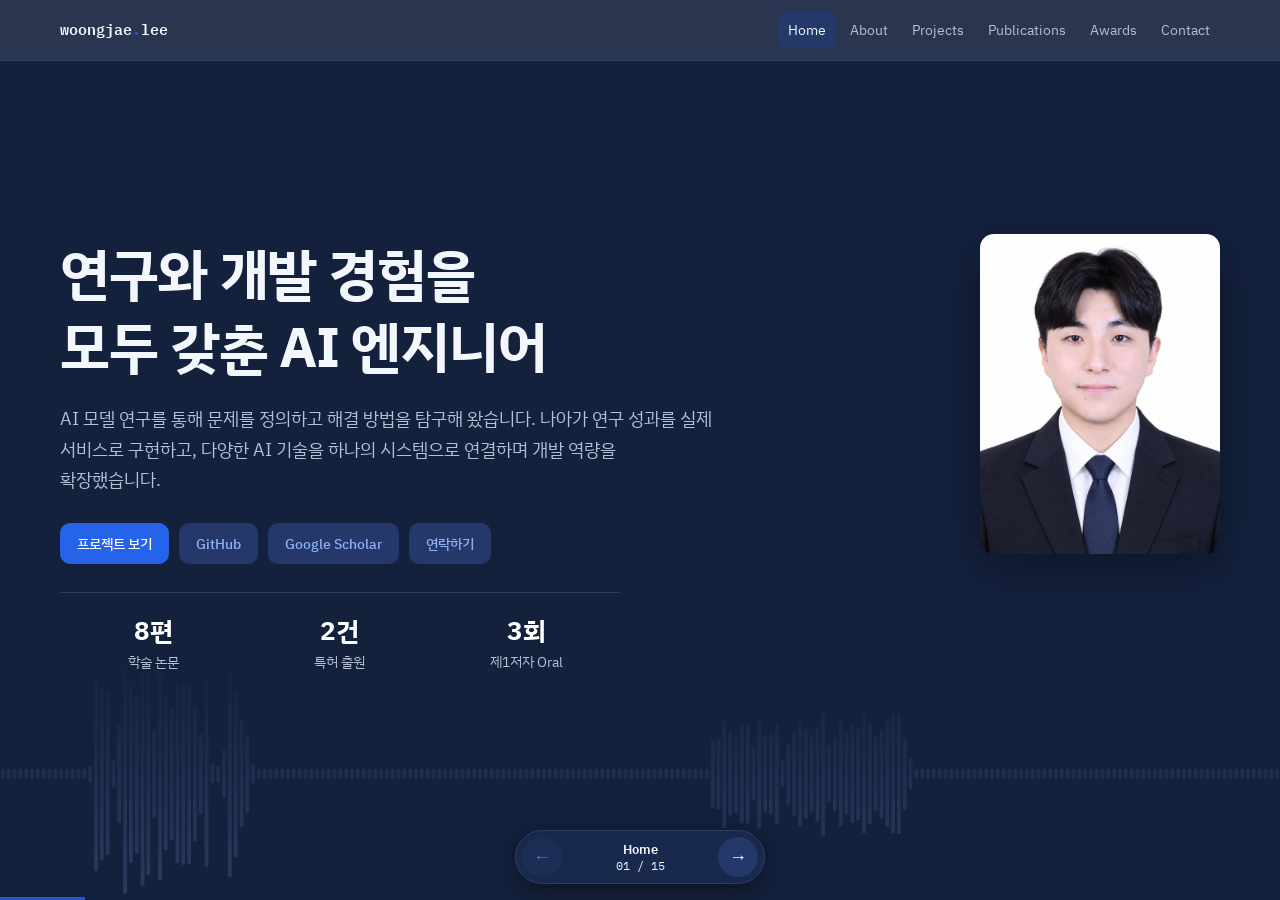
==== commit 2da09753: "update metric" ====
--- a/index.html
+++ b/index.html
@@ -7,6 +7,10 @@
 <meta property="og:title" content="Woongjae Lee · AI Research & Engineering">
 <meta property="og:description" content="연구와 개발 경험을 모두 갖춘 AI 엔지니어 · 오디오 딥페이크 탐지">
 <meta property="og:image" content="img/photo.jpg">
+<title>Woongjae Lee</title>
+<link rel="preconnect" href="https://fonts.googleapis.com">
+<link rel="preconnect" href="https://fonts.gstatic.com" crossorigin>
+<link rel="stylesheet" href="https://fonts.googleapis.com/css2?family=IBM+Plex+Sans+KR:wght@400;500;600;700&family=IBM+Plex+Mono:wght@400;500;600&display=swap">
 <title>Woongjae Lee</title>
 <link rel="preconnect" href="https://fonts.googleapis.com">
 <link rel="preconnect" href="https://fonts.gstatic.com" crossorigin>
@@ -724,7 +728,7 @@
   <div class="split dna-res">
     <div class="col">
       <div class="tiles vert">
-        <div class="tile hl"><b>31.6%</b><span>평균 EER 상대 감소</span></div>
+        <div class="tile hl"><b>41.4%</b><span>평균 EER 상대 감소 · Baseline 대비</span></div>
         <div class="tile"><b>1/10</b><span>학습 파라미터 · 26.7M vs 317.8M</span></div>
         <div class="tile"><b>95%</b><span>잡음 분류 정확도</span></div>
       </div>
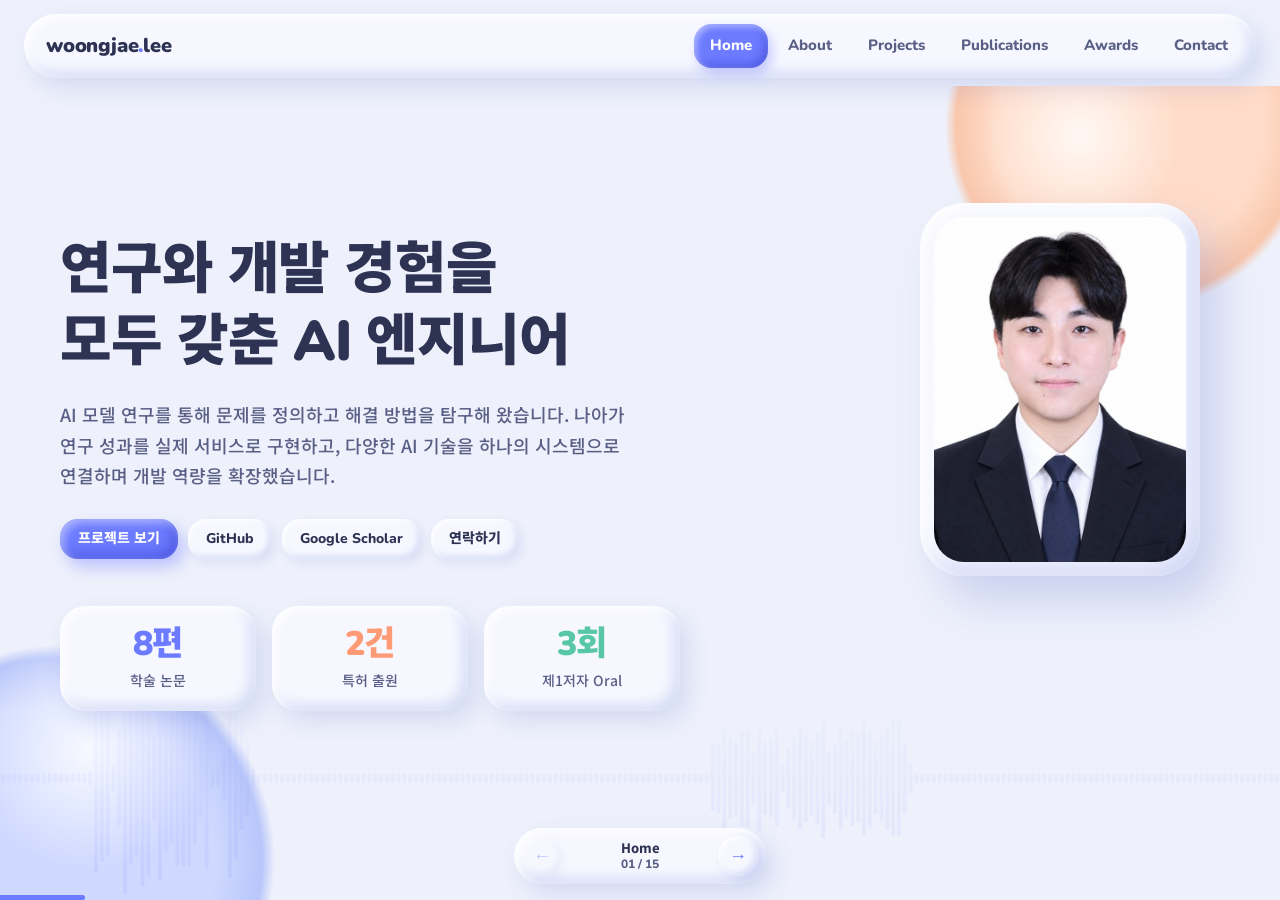
==== commit 7b977420: "Add themed build (clay default, brutal optional)" ====
--- a/index.html
+++ b/index.html
@@ -7,6 +7,10 @@
 <meta property="og:title" content="Woongjae Lee · AI Research & Engineering">
 <meta property="og:description" content="연구와 개발 경험을 모두 갖춘 AI 엔지니어 · 오디오 딥페이크 탐지">
 <meta property="og:image" content="img/photo.jpg">
+<title>Woongjae Lee</title>
+<link rel="preconnect" href="https://fonts.googleapis.com">
+<link rel="preconnect" href="https://fonts.gstatic.com" crossorigin>
+<link rel="stylesheet" href="https://fonts.googleapis.com/css2?family=Nunito:wght@600;800;900&family=Noto+Sans+KR:wght@400;500;700;900&display=swap">
 <title>Woongjae Lee</title>
 <link rel="preconnect" href="https://fonts.googleapis.com">
 <link rel="preconnect" href="https://fonts.gstatic.com" crossorigin>
@@ -612,6 +616,322 @@
 #awards .glist li{grid-template-columns:190px minmax(0,1fr);padding:10px 0}
 #awards .glist li b{font-family:inherit;font-size:14px;font-weight:700;color:var(--ink)}
 #awards .glist li span{font-size:15px;color:var(--muted)}
+
+/* theme: clay */
+/* =====================================================================
+   CLAYMORPHISM SKIN — appended override block (palette, fonts, components)
+   ===================================================================== */
+:root{
+  --bg:#EEF1FB; --surface:#F7F8FF; --ink:#2E3253; --muted:#5A5F86; --line:#DDE3FA;
+  --accent:#6C7BFF; --accent-soft:#DDE3FA; --accent-ink:#FFFFFF; --wave-clean:#6C7BFF; --wave-noise:#B9C3F2;
+  --coral:#FF9A76; --mint:#58C7A8; --blue-soft:#C9D4FF; --coral-soft:#FFD7C2; --mint-soft:#D4F3EA;
+  --f-display:'Nunito','Noto Sans KR','Apple SD Gothic Neo','Malgun Gothic',system-ui,sans-serif;
+  --f-body:'Noto Sans KR','Nunito','Apple SD Gothic Neo','Malgun Gothic',system-ui,sans-serif;
+  --f-mono:'Nunito','Noto Sans KR',system-ui,sans-serif;
+  --radius:24px;
+  --clay:inset 4px 4px 10px rgba(255,255,255,1),inset -6px -6px 14px rgba(150,165,230,.35),8px 10px 22px rgba(80,100,200,.16);
+  --clay-soft:inset 3px 3px 7px rgba(255,255,255,1),inset -4px -4px 10px rgba(150,165,230,.26),5px 7px 14px rgba(80,100,200,.09);
+  --clay-chip:inset 2px 2px 5px rgba(255,255,255,1),inset -3px -3px 6px rgba(150,165,230,.35),3px 4px 10px rgba(80,100,200,.12);
+  --clay-primary:inset 4px 4px 8px rgba(255,255,255,.45),inset -6px -6px 12px rgba(50,60,200,.45),6px 8px 16px rgba(108,123,255,.4);
+  --clay-primary-sm:inset 3px 3px 6px rgba(255,255,255,.45),inset -4px -4px 8px rgba(50,60,200,.45),4px 6px 12px rgba(108,123,255,.35);
+  --clay-coral-sm:inset 3px 3px 6px rgba(255,255,255,.5),inset -4px -4px 8px rgba(200,80,40,.4),4px 6px 12px rgba(255,154,118,.35);
+  --clay-mint-sm:inset 3px 3px 6px rgba(255,255,255,.5),inset -4px -4px 8px rgba(20,120,90,.4),4px 6px 12px rgba(88,199,168,.35);
+  --clay-inset:inset 2px 2px 5px rgba(150,165,230,.55),inset -2px -2px 4px rgba(255,255,255,.95);
+  color-scheme:light;
+}
+/* always the light clay theme — neutralize the dark overrides */
+@media (prefers-color-scheme: dark){:root:not([data-theme="light"]){
+  --bg:#EEF1FB; --surface:#F7F8FF; --ink:#2E3253; --muted:#5A5F86; --line:#DDE3FA;
+  --accent:#6C7BFF; --accent-soft:#DDE3FA; --accent-ink:#FFFFFF; --wave-clean:#6C7BFF; --wave-noise:#B9C3F2; color-scheme:light}}
+:root[data-theme="dark"]{
+  --bg:#EEF1FB; --surface:#F7F8FF; --ink:#2E3253; --muted:#5A5F86; --line:#DDE3FA;
+  --accent:#6C7BFF; --accent-soft:#DDE3FA; --accent-ink:#FFFFFF; --wave-clean:#6C7BFF; --wave-noise:#B9C3F2; color-scheme:light}
+
+body{background:var(--bg);color:var(--ink);font-family:var(--f-body)}
+h1,h2,h3{font-weight:900}
+a{color:var(--accent)}
+a:focus-visible,button:focus-visible{outline:3px solid rgba(108,123,255,.55);outline-offset:3px;border-radius:14px}
+
+/* ---- nav: floating clay pill bar */
+.nav,.on-dark .nav{position:relative;top:auto;background:transparent;border-bottom:none;backdrop-filter:none;padding:14px 24px 8px}
+.nav .wrap{height:auto;min-height:58px;max-width:1360px;padding:8px 10px 8px 22px;background:var(--surface);border-radius:32px;box-shadow:var(--clay)}
+.brand,.on-dark .nav .brand{font-family:var(--f-display);font-weight:900;font-size:20px;color:var(--ink);letter-spacing:-.01em}
+.brand span{color:var(--accent)}
+.nav ul{overflow:visible;gap:4px;padding:2px}
+.nav a.link,.on-dark .nav a.link{font-family:var(--f-display);font-weight:800;font-size:15px;color:var(--muted);padding:9px 16px;border-radius:18px;background:transparent;box-shadow:none}
+.nav a.link:hover,.on-dark .nav a.link:hover{color:var(--ink);background:var(--accent-soft)}
+.nav a.link.on,.on-dark .nav a.link.on,.on-dark .nav a.link.on:hover{color:#fff;background:var(--accent);box-shadow:var(--clay-primary-sm)}
+
+/* ---- buttons & chips */
+.btn,.slide.dark .btn{border:none;background:var(--surface);color:var(--ink);font:800 14px/1.3 var(--f-display);padding:11px 18px;border-radius:18px;box-shadow:var(--clay-chip);transition:transform .15s ease,box-shadow .15s ease,background .2s ease,color .2s ease}
+.btn:hover{background:var(--surface);color:var(--accent);transform:translateY(-1px)}
+.btn.primary,.slide.dark .btn.primary{background:var(--accent);border:none;color:#fff;box-shadow:var(--clay-primary)}
+.btn.primary:hover{background:#5B6BF5;color:#fff}
+.chip,.slide.dark .chip,.ucard .p-meta .chip,.repo .p-meta .chip,.contact .repos .chip,.ucard h3 .chip{font-family:var(--f-display);font-weight:800;font-size:12px;line-height:1.3;padding:5px 12px;border:none;border-radius:14px;background:var(--surface);color:var(--muted);box-shadow:var(--clay-chip)}
+.chip+.chip::before{content:none;display:none}
+.pmeta{gap:8px}
+.chip.hl{background:var(--accent);color:#fff;box-shadow:var(--clay-primary-sm)}
+.chip.wip{border:none;background:var(--coral);color:#fff;box-shadow:var(--clay-coral-sm)}
+a.chip:hover{text-decoration:none;background:var(--accent-soft);color:var(--accent)}
+a.chip.hl:hover{background:var(--accent);color:#fff}
+.eyebrow,.ucard .eyebrow{font-family:var(--f-display);font-weight:800;color:var(--accent)}
+
+/* ---- figures / panels */
+.panel,.split.figs .panel,.figrow .panel,.col.media .panel,.svc-shot,#p-flex-result .col.fig-only .panel{background:var(--surface);border:none;border-radius:24px;padding:12px;box-shadow:var(--clay)}
+.panel img,.panel video,figure img,video{border:none;border-radius:16px;background:#fff}
+.panel figcaption,figcaption{border-top:none;padding:0 6px;margin-top:8px;font-size:13px;font-weight:700;color:var(--muted)}
+.split.figs .panel figcaption,.figrow .panel figcaption{font-size:12.5px}
+
+/* ---- stat tiles */
+.tile,.tiles.vert .tile,.split.dna-res .tiles.vert .tile,#p-safe-result .tile{background:var(--surface);border:none;border-radius:24px;padding:18px 22px;box-shadow:var(--clay);flex-direction:row;align-items:baseline;gap:16px}
+#p-safe-result .tile{flex-direction:column;gap:2px;padding:18px 22px}
+.tile b,.split.dna-res .tiles.vert .tile b,#p-safe-result .tile b{font-family:var(--f-display);font-weight:900;font-size:40px;letter-spacing:-.02em;color:var(--accent);min-width:150px}
+#p-safe-result .tile b{font-size:34px;min-width:0}
+.tile span,.tile.hl span{font-weight:500;color:var(--muted)}
+.tile.hl{background:var(--surface);border-bottom:none}
+.tile.hl b{color:var(--accent)}
+.tiles .tile:nth-child(2) b{color:var(--coral)}
+.tiles .tile:nth-child(3) b{color:var(--mint)}
+
+/* ---- tables */
+.tbl-wrap{background:var(--surface);border:none;border-radius:24px;padding:16px 20px;box-shadow:var(--clay)}
+.bars h4,.tbl-wrap h4,#p-flex-result .col.fig-only h4{font-family:var(--f-display);font-weight:900;font-size:15px;color:var(--ink);border-bottom:none;padding-bottom:0;margin-bottom:8px}
+.h4-sub{font-weight:700;color:var(--muted);font-family:var(--f-body)}
+table.res{border-collapse:separate;border-spacing:0}
+table.res th,table.res td{border-bottom:1px solid var(--line)}
+table.res thead th,table.res thead tr:first-child th{font-family:var(--f-display);font-weight:800;color:var(--muted);background:#E6EAFB;border-bottom:none}
+table.res thead tr:first-child th{color:var(--ink);padding-bottom:0;padding-top:8px}
+table.res thead tr:last-child th{padding-bottom:8px}
+table.res thead tr:first-child th:first-child{border-top-left-radius:14px}
+table.res thead tr:first-child th:last-child{border-top-right-radius:14px}
+table.res thead tr:last-child th:first-child{border-bottom-left-radius:14px}
+table.res thead tr:last-child th:last-child{border-bottom-right-radius:14px}
+table.res tbody tr:last-child td{border-bottom:none}
+table.res td{font-family:var(--f-display);font-weight:700;color:var(--ink)}
+table.res td:first-child{font-family:var(--f-body);font-weight:700}
+table.res tr.grp td{background:transparent;color:var(--muted);font-family:var(--f-body);font-weight:700;border-bottom:none}
+table.res tr.ours td{background:var(--accent-soft);color:#3B4ACB;border-bottom:none}
+table.res tr.ours td:first-child{border-radius:12px 0 0 12px}
+table.res tr.ours td:last-child{border-radius:0 12px 12px 0}
+table.res td.best{text-decoration:none;font-weight:900}
+table.res:not(.safe) td:nth-child(4),table.res:not(.safe) td:nth-child(6),table.res:not(.safe) td:nth-child(8),table.res.flex td:nth-child(2),table.res.flex td:nth-child(4),table.res.flex td:nth-child(6){color:var(--accent)}
+
+/* ---- bars */
+.bars,.split.dna-res .bars,#p-flex-result .bars.one{background:var(--surface);border:none;border-radius:24px;padding:18px 22px;box-shadow:var(--clay)}
+.split.dna-res .bars{padding:26px 28px}
+#p-flex-result .bars.one{padding:14px 18px}
+.bar .lbl,.bar .v{font-family:var(--f-display);font-weight:800;color:var(--muted)}
+.bar .track{height:14px;border-radius:999px;background:#E3E8FA;box-shadow:var(--clay-inset);overflow:hidden}
+.split.dna-res .bar .track{height:20px}
+.bar .fill{border-radius:999px;background:var(--wave-noise);box-shadow:inset 2px 2px 4px rgba(255,255,255,.55),inset -2px -2px 4px rgba(80,100,200,.3)}
+.bar.ours .fill{background:var(--accent);box-shadow:inset 2px 2px 4px rgba(255,255,255,.45),inset -3px -3px 6px rgba(50,60,200,.45)}
+.bar.ours .lbl,.bar.ours .v{color:var(--accent);font-weight:900}
+.bars .note{color:var(--muted)}
+
+/* ---- definition lists & paragraph cards */
+.par3 div{border-top:none;padding:14px 18px;background:var(--surface);border-radius:22px;box-shadow:var(--clay)}
+.par3 h4,.pdl dt,.kv h3,.par h4,.comp .tag{font-family:var(--f-display);font-weight:900;font-size:14px;color:var(--accent)}
+.par3 div:first-child h4{color:var(--coral)}
+.pdl>div,.split.pa .pdl>div,.result-line>div,#p-service .pdl>div{border-top:none;border-bottom:none;background:var(--surface);border-radius:20px;padding:12px 16px;box-shadow:var(--clay-soft);margin-bottom:10px}
+.pdl>div:last-child,.split.pa .pdl>div:last-child{border-bottom:none;margin-bottom:0}
+.pdl>div:nth-child(1) dt{color:var(--coral)}
+.pdl>div:nth-child(2) dt{color:var(--accent)}
+.pdl>div:nth-child(3) dt{color:var(--mint)}
+.pdl.result-line>div dt{color:var(--mint)}
+.pdl dd{color:var(--ink)}
+
+/* ---- about: kv cards + timeline rail with beads */
+.kv>div{background:var(--surface);border-radius:22px;padding:14px 20px;box-shadow:var(--clay-soft)}
+#about .kv{gap:12px}
+.kv>div:nth-child(1) h3{color:var(--accent)}
+.kv>div:nth-child(2) h3{color:var(--coral)}
+.kv>div:nth-child(3) h3{color:var(--mint)}
+.kv>div:nth-child(4) h3{color:var(--accent)}
+.kv .sub{color:var(--muted)}
+.timeline{border-left:none;position:relative;padding-left:32px}
+.timeline::before{content:"";position:absolute;left:8px;top:8px;bottom:8px;width:10px;border-radius:10px;background:#DDE3FA;box-shadow:inset 2px 2px 4px rgba(150,165,230,.6),inset -2px -2px 4px rgba(255,255,255,1)}
+.timeline li{padding-left:0}
+.timeline li::before{left:-28px;top:5px;width:18px;height:18px;border:none;background:var(--accent);box-shadow:var(--clay-primary-sm)}
+.timeline li:nth-child(4)::before{background:var(--coral);box-shadow:var(--clay-coral-sm)}
+.timeline li.now::before{background:var(--mint);box-shadow:var(--clay-mint-sm)}
+.timeline .when,#about .timeline .when{font-family:var(--f-display);font-weight:900;font-size:13px;color:var(--accent)}
+.timeline li:nth-child(4) .when{color:var(--coral)}
+.timeline li.now .when{color:var(--mint)}
+.timeline .what{font-weight:700}
+
+/* ---- cards: undergrad, repos, awards */
+.comp a.card,.card,.ucard,.repo,.award,.repos.mini .repo,.slide.dark .repo{border:none;border-radius:24px;background:var(--surface);box-shadow:var(--clay)}
+.repo:hover,.slide.dark .repo:hover,.comp a.card:hover{background:var(--surface);transform:translateY(-2px)}
+.repo,.card{transition:transform .15s ease}
+.repo .name,.repos.mini .repo .name{font-family:var(--f-display);font-weight:900;color:var(--accent)}
+.ucard h3{font-weight:900}
+.award{padding:22px 22px}
+.award .y{font-family:var(--f-display);font-weight:800;font-size:12px;color:var(--accent);opacity:1}
+.award h3{font-weight:900}
+.award.top{background:var(--accent);border:none;color:#fff;box-shadow:var(--clay-primary)}
+.award.top .y,.award.top p{color:rgba(255,255,255,.88)}
+.award.top h3{color:#fff}
+.two>div{background:var(--surface);border-radius:24px;padding:18px 22px;box-shadow:var(--clay-soft)}
+.two h3{font-weight:900}
+.glist li{border-top:1px solid var(--line)}
+.glist li:first-child{border-top:none}
+#awards .glist li b{font-family:var(--f-body)}
+
+/* ---- publications */
+.filters button{font:800 13px var(--f-display);padding:8px 16px;border:none;border-radius:16px;background:var(--surface);color:var(--muted);box-shadow:var(--clay-chip)}
+.filters button[aria-pressed="true"]{background:var(--accent);border:none;color:#fff;box-shadow:var(--clay-primary-sm)}
+.pubs{gap:8px}
+.pubs li,.pubs li:last-child{border:none;background:var(--surface);border-radius:18px;padding:10px 16px;box-shadow:var(--clay-soft)}
+.pubs .venue{font-family:var(--f-display);font-weight:900;font-size:13px;color:var(--accent)}
+.pubs .t{font-weight:700}
+.pubs .badges .chip{font-size:11px;padding:4px 10px}
+
+/* ---- research-os flow */
+.flow{background:var(--surface);border:none;border-radius:24px;box-shadow:var(--clay)}
+.node{border:none;border-radius:16px;background:var(--bg);box-shadow:var(--clay-inset)}
+.node small{font-family:var(--f-display);font-weight:800}
+.node b{font-weight:700}
+.node.core{background:var(--accent);box-shadow:var(--clay-primary-sm)}
+.node.store{background:var(--accent-soft)}
+.node.out{border:none;background:var(--mint-soft);box-shadow:inset 2px 2px 5px rgba(60,160,130,.35),inset -2px -2px 4px rgba(255,255,255,.95)}
+.node.sched{box-shadow:var(--clay-inset),0 0 0 2px #C9D4FF inset}
+.arrow-d{color:var(--accent);font-weight:900}
+
+/* ---- controls (bottom pill) & progress */
+.controls,.on-dark .controls{background:var(--surface);border:none;border-radius:999px;padding:8px;backdrop-filter:none;box-shadow:var(--clay);color:var(--ink)}
+.arrow,.on-dark .controls button{width:40px;height:40px;border:none;background:var(--surface);color:var(--accent);font-weight:900;box-shadow:var(--clay-chip)}
+.arrow:hover:not(:disabled),.on-dark .controls button:hover:not(:disabled){background:var(--accent);color:#fff;box-shadow:var(--clay-primary-sm)}
+.arrow:disabled,.on-dark .controls button:disabled{opacity:.4}
+.on-dark .controls *{color:var(--ink)}
+.ptitle,.on-dark .controls .ptitle{font-family:var(--f-body);font-weight:800;color:var(--ink)}
+.pnum,.on-dark .controls .pnum{font-family:var(--f-display);font-weight:800;color:var(--muted)}
+.progress{height:5px}
+.progress span{background:var(--accent);border-radius:0 999px 999px 0}
+
+/* ---- headings */
+.sec-head h2,.phead h2,.about h2{font-weight:900;letter-spacing:-.02em;color:var(--ink)}
+.phead h2{font-family:var(--f-display)}
+.psub{font-family:var(--f-body);font-weight:700;color:var(--muted)}
+.sec-head p,.phead .summary{font-weight:500}
+.hero h1{font-weight:900;letter-spacing:-.02em}
+.hero .lede{font-weight:500}
+.contact .big{font-weight:900}
+
+/* ---- hero & contact: pastel clay instead of navy */
+.slide.dark{--bg:#EEF1FB;--surface:#F7F8FF;--ink:#2E3253;--muted:#5A5F86;--line:#DDE3FA;--accent:#6C7BFF;--accent-soft:#DDE3FA;--accent-ink:#fff;background-color:var(--bg);color:var(--ink)}
+.slide.dark .stats{border-top-color:var(--accent)}
+.slide.dark .stat .n{color:var(--accent)}
+.slide.dark .hero .facts{border-top-color:var(--line)}
+.slide.dark .copy{color:var(--muted)}
+.slide.dark .photo,.photo{width:280px;border:none;padding:14px;background:var(--surface);border-radius:44px;box-shadow:inset 6px 6px 14px rgba(255,255,255,1),inset -10px -10px 24px rgba(150,165,230,.4),20px 26px 44px rgba(80,100,200,.22);transform:rotate(-3deg)}
+.hero-grid{grid-template-columns:minmax(0,1fr) 300px}
+.hero .hfacts{border-top:none;padding-top:0;gap:16px;max-width:620px;margin-top:30px}
+.hero .hfacts>div{background:var(--surface);border-radius:26px;padding:18px 14px;box-shadow:var(--clay)}
+.hero .hfacts b{font-family:var(--f-display);font-weight:900;font-size:34px;color:var(--accent);letter-spacing:-.02em}
+.hero .hfacts>div:nth-child(2) b{color:var(--coral)}
+.hero .hfacts>div:nth-child(3) b{color:var(--mint)}
+.hero .hfacts span{font-weight:500;color:var(--muted)}
+.hero-wave{opacity:.1}
+.hero-wave g{fill:var(--accent)}
+.js .slide.hero.in .hero-wave{opacity:.12}
+.mail code,.slide.dark .mail code{border:none;background:var(--surface);border-radius:18px;font-family:var(--f-display);font-weight:800;font-size:16px;box-shadow:var(--clay-chip)}
+.status{font-weight:500}
+/* decorative spheres: pastel circles with inset shading (painted as backgrounds: no overflow, no extra markup) */
+.slide.hero{
+  background-image:
+    radial-gradient(circle 120px at 90px calc(100% - 150px),rgba(255,255,255,.85),rgba(255,255,255,0) 100%),
+    radial-gradient(circle 215px at 60px calc(100% - 40px),#CFD9FF 0 72%,#B9C6FA 94%,rgba(185,198,250,0) 100%),
+    radial-gradient(circle 100px at calc(100% - 200px) 50px,rgba(255,255,255,.8),rgba(255,255,255,0) 100%),
+    radial-gradient(circle 185px at calc(100% - 150px) 40px,#FFDCC9 0 72%,#F9C7AC 94%,rgba(249,199,172,0) 100%);
+  background-repeat:no-repeat;
+}
+#contact{
+  background-image:
+    radial-gradient(circle 120px at calc(100% - 300px) calc(100% - 170px),rgba(255,255,255,.85),rgba(255,255,255,0) 100%),
+    radial-gradient(circle 215px at calc(100% - 240px) calc(100% - 60px),#CFD9FF 0 72%,#B9C6FA 94%,rgba(185,198,250,0) 100%),
+    radial-gradient(circle 90px at 140px 60px,rgba(255,255,255,.8),rgba(255,255,255,0) 100%),
+    radial-gradient(circle 160px at 100px 40px,#D4F3EA 0 72%,#BDE9DB 94%,rgba(189,233,219,0) 100%);
+  background-repeat:no-repeat;
+}
+/* light slides: plain clay background with one faint sphere in the corner */
+.slide:not(.dark){
+  background-color:var(--bg);
+  background-image:radial-gradient(circle 240px at calc(100% + 40px) calc(100% + 60px),#DFE5FB 0 80%,rgba(223,229,251,0) 100%);
+  background-repeat:no-repeat;background-position:0 0;background-size:auto;
+}
+/* ---- density pass: the pill nav is taller than the old bar, so tighten vertical rhythm */
+.slide{padding-block:24px 96px}
+.slide>.wrap.pslide{margin-top:6px!important}
+.wrap.pslide{gap:16px}
+.phead{gap:6px}
+.phead h2{font-size:clamp(28px,3vw,38px)}
+.sec-head h2{font-size:clamp(28px,3.2vw,36px)}
+.sec-head{margin-bottom:22px}
+.figrow .panel img{max-height:29vh}
+.pdl>div{margin-bottom:8px}
+.pdl dd,.result-line>div dd{font-size:14.5px;line-height:1.6}
+
+/* about */
+#about .wrap{max-width:1320px}
+#about .sec-head{margin-bottom:16px}
+#about .sec-head p{max-width:960px;font-size:15px}
+.about-grid{grid-template-columns:minmax(0,1.05fr) minmax(0,1fr);gap:32px}
+#about .kv{gap:10px}
+.kv>div{padding:11px 18px}
+.kv h3{margin-bottom:2px}
+#about .kv p,#about .kv li{font-size:14.5px;line-height:1.5}
+#about .kv .sub{font-size:13px}
+#about .kv .irow{font-size:14.5px}
+.kv ul{padding-left:16px}
+.edu2{margin-top:6px}
+.timeline::before{background:#D3DBF7;box-shadow:inset 2px 2px 4px rgba(130,148,225,.7),inset -2px -2px 4px rgba(255,255,255,1)}
+#about .timeline li{padding-bottom:6px}
+
+/* p-flex-result */
+#p-flex-result .split{gap:24px}
+#p-flex-result .tbl-wrap{padding:12px 16px}
+#p-flex-result .tbl-wrap .cap{margin-bottom:6px;font-size:12.5px;line-height:1.5}
+#p-flex-result table.res td,#p-flex-result table.res th{padding-top:4px;padding-bottom:4px}
+#p-flex-result table.res thead tr:first-child th{padding-top:6px}
+#p-flex-result .bars.one{padding:10px 16px}
+#p-flex-result .bars.one .bar{margin-bottom:2px}
+.bars.one .bar .track{height:12px}
+#p-flex-result .bars h4{margin-bottom:6px}
+#p-flex-result .col.fig-only h4{margin-bottom:10px}
+
+/* p-safe-result */
+#p-safe-result .tiles .tile:nth-child(2) b{color:var(--coral)}
+
+/* publications: two-column card grid so the list fits without clipping */
+#publications .wrap{max-width:1320px}
+#publications .sec-head{margin-bottom:14px}
+.filters{margin-bottom:14px}
+.pubs{display:grid;grid-template-columns:repeat(2,minmax(0,1fr));gap:10px 16px;align-items:start}
+.pubs li{grid-template-columns:104px minmax(0,1fr);gap:12px;padding:9px 14px}
+.pubs .t{font-size:15px;line-height:1.45}
+.pubs .venue{font-size:12.5px;line-height:1.35;padding-top:2px}
+@media (max-width:900px){.pubs{grid-template-columns:1fr}}
+
+/* p-service */
+#p-service .pdl>div{padding:10px 14px}
+#p-service .pdl dd{font-size:14px}
+#p-service .svc-shot{margin-top:0}
+#p-service .pdl>div{margin-bottom:6px}
+#p-service .svc-shot img{max-height:15vh}
+#p-service .phead{margin-bottom:6px}
+
+/* research-os trigger node */
+.node.sched{border:2px dashed #B9C6FA;box-shadow:var(--clay-inset)}
+
+/* contact: move the mint sphere to the top-right corner so it stays clear of the heading */
+#contact{
+  background-image:
+    radial-gradient(circle 120px at calc(100% - 300px) calc(100% - 170px),rgba(255,255,255,.85),rgba(255,255,255,0) 100%),
+    radial-gradient(circle 215px at calc(100% - 240px) calc(100% - 60px),#CFD9FF 0 72%,#B9C6FA 94%,rgba(185,198,250,0) 100%),
+    radial-gradient(circle 80px at calc(100% - 200px) 40px,rgba(255,255,255,.8),rgba(255,255,255,0) 100%),
+    radial-gradient(circle 150px at calc(100% - 160px) 20px,#D4F3EA 0 72%,#BDE9DB 94%,rgba(189,233,219,0) 100%);
+}
+</style>
 </style>
 </head>
 <body>
@@ -887,7 +1207,7 @@
 <li data-f="add rob"><span class="venue">ICASSP 2026</span><div><p class="t">Dynamic Noise-Aware Multi-LoRA Framework towards Real-World Audio Deepfake Detection</p><div class="badges"><span class="chip hl">제1저자</span><span class="chip hl">Oral</span><span class="chip">강건성</span><span class="chip">딥페이크 탐지</span><a class="chip" href="https://ieeexplore.ieee.org/abstract/document/11463424" rel="noopener" target="_blank">IEEE Xplore ↗</a><a class="chip" href="https://scholar.google.com/citations?view_op=view_citation&amp;hl=ko&amp;user=IYl2mi0AAAAJ&amp;citation_for_view=IYl2mi0AAAAJ:9yKSN-GCB0IC" rel="noopener" target="_blank">Scholar ↗</a></div></div></li>
 <li data-f="add sv"><span class="venue">ICASSP 2026 WildSpoof</span><div><p class="t">Robust SASV System in Real-World Scenarios: A Fusion Approach for the WildSpoof Challenge</p><div class="badges"><span class="chip">공동저자</span><span class="chip hl">Challenge 2위</span><span class="chip">화자 인증</span><span class="chip">딥페이크 탐지</span><a class="chip" href="https://ieeexplore.ieee.org/stamp/stamp.jsp?arnumber=11461701" rel="noopener" target="_blank">IEEE Xplore ↗</a></div></div></li>
 <li data-f="add xai"><span class="venue">WISA 2026</span><div><p class="t">FLEX: Frame-Level Explanations for Trustworthy Audio Deepfake Detection</p><div class="badges"><span class="chip hl">제1저자</span><span class="chip hl">Oral</span><span class="chip">설명가능성</span><span class="chip">딥페이크 탐지</span><a class="chip" href="https://wisa.or.kr/program" rel="noopener" target="_blank">학회 프로그램 ↗</a></div></div></li>
-<li data-f="add for"><span class="venue">3D-SEC 2026</span><div><p class="t">Explaining Suspicious Speech Beyond Binary Deepfake Detection: A Five-Module Proposition-Centered Evidence Profile</p><div class="badges"><span class="chip">공동저자</span><span class="chip">Accepted</span><span class="chip">오디오 포렌식</span><span class="chip">딥페이크 탐지</span></div></div></li>
+<li data-f="add for"><span class="venue">3D-SEC 2026</span><div><p class="t">Explaining Suspicious Speech Beyond Binary Deepfake Detection: A Five-Module Proposition-Centered Evidence Profile</p><div class="badges"><span class="chip">공동저자</span><span class="chip">오디오 포렌식</span><span class="chip">딥페이크 탐지</span><a class="chip" href="https://dl.acm.org/doi/10.1145/3843205.3845626" rel="noopener" target="_blank">ACM DL ↗</a></div></div></li>
 <li data-f="for"><span class="venue">ICASSP 2027</span><div><p class="t">SAFE: A Speech Suppression-Based Acoustic Scene Classification Framework for Environmental Evidence in Audio Forensics</p><div class="badges"><span class="chip hl">제1저자</span><span class="chip wip">Under Review</span><span class="chip">오디오 포렌식</span></div></div></li>
 </ul>
 </div>
